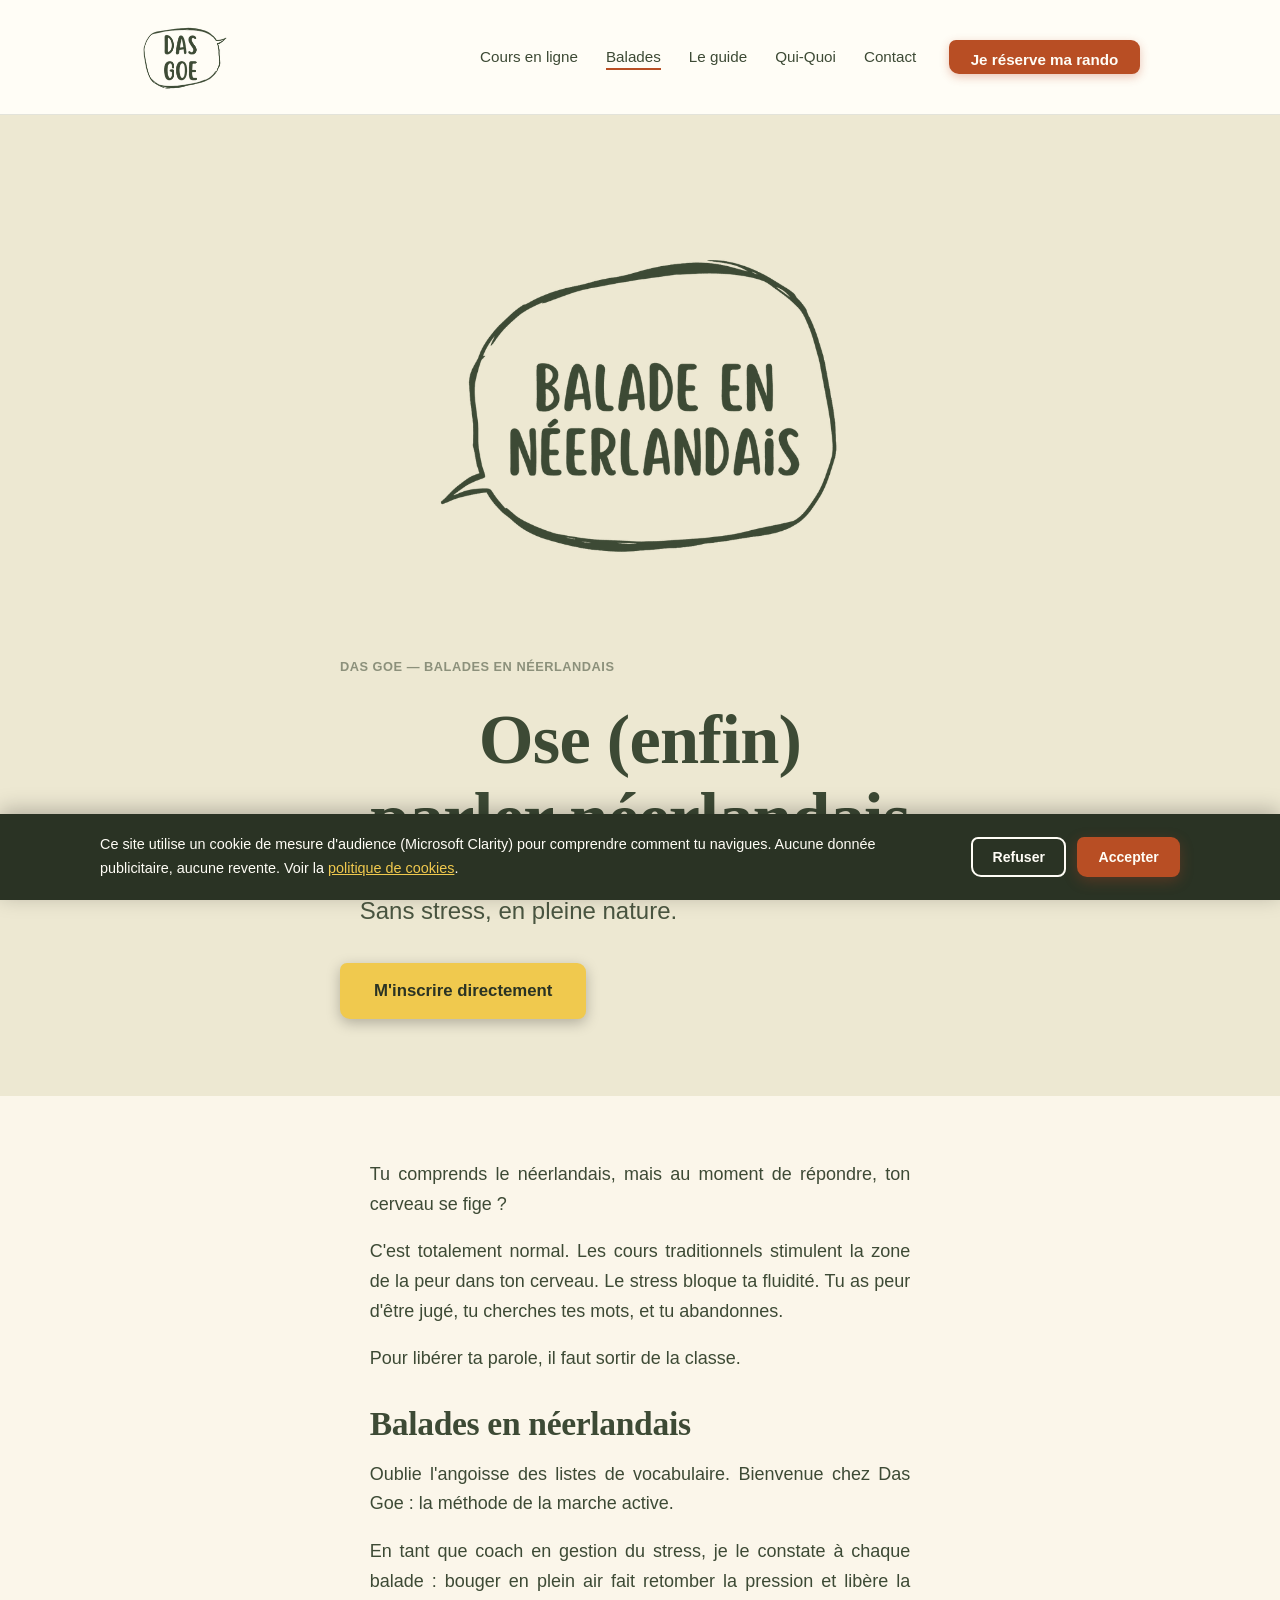
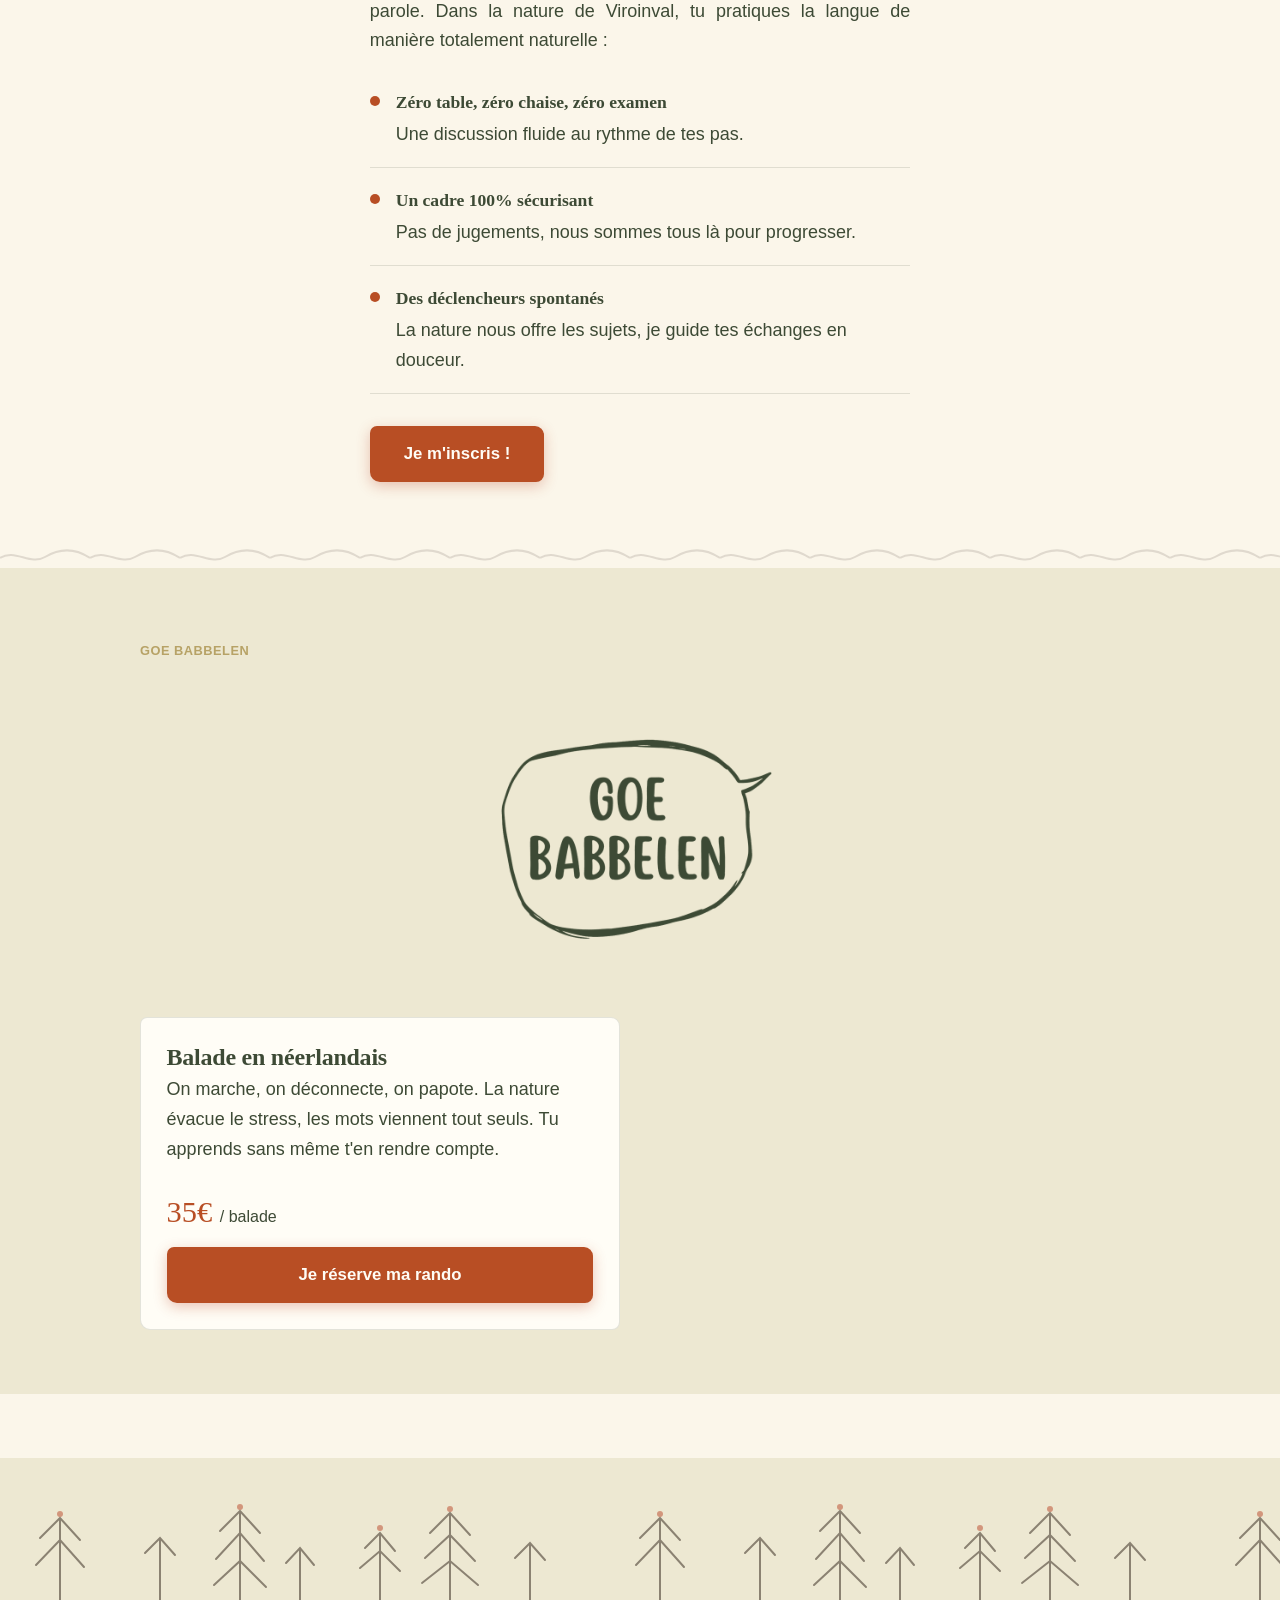
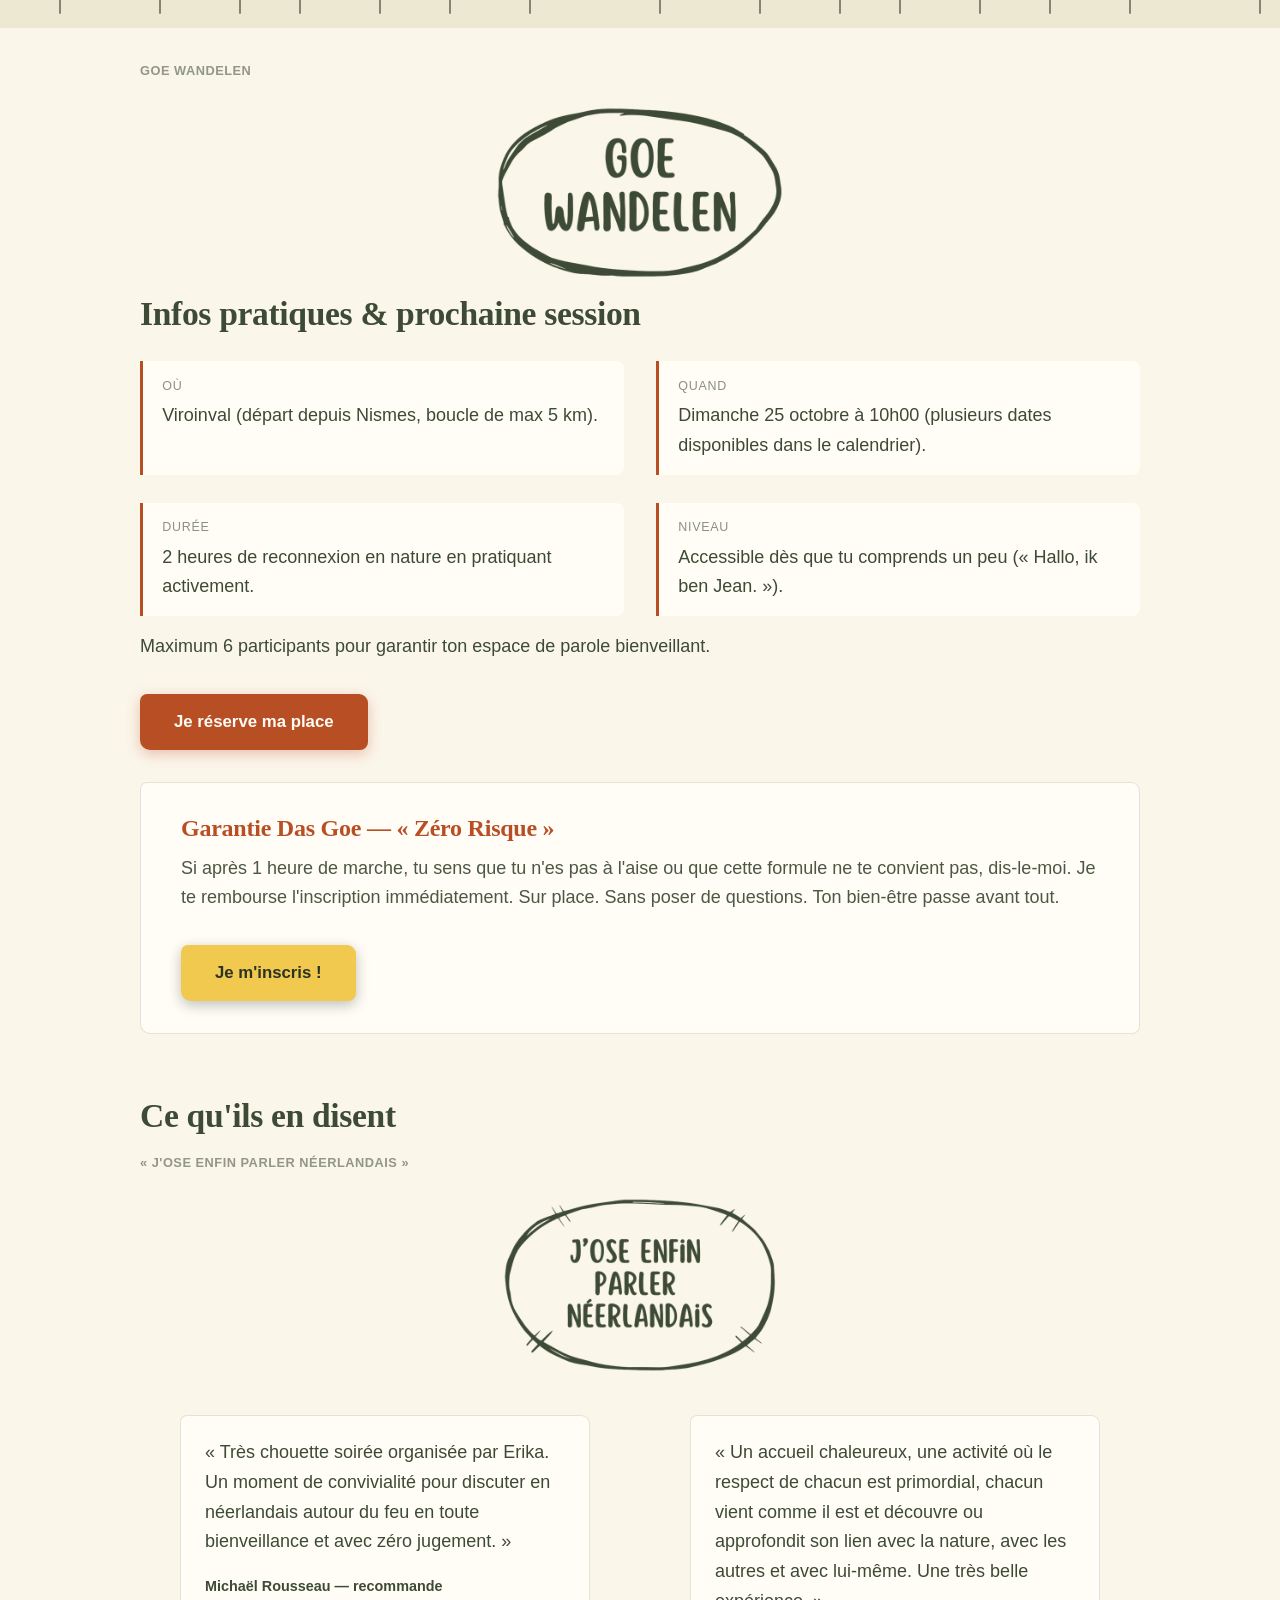
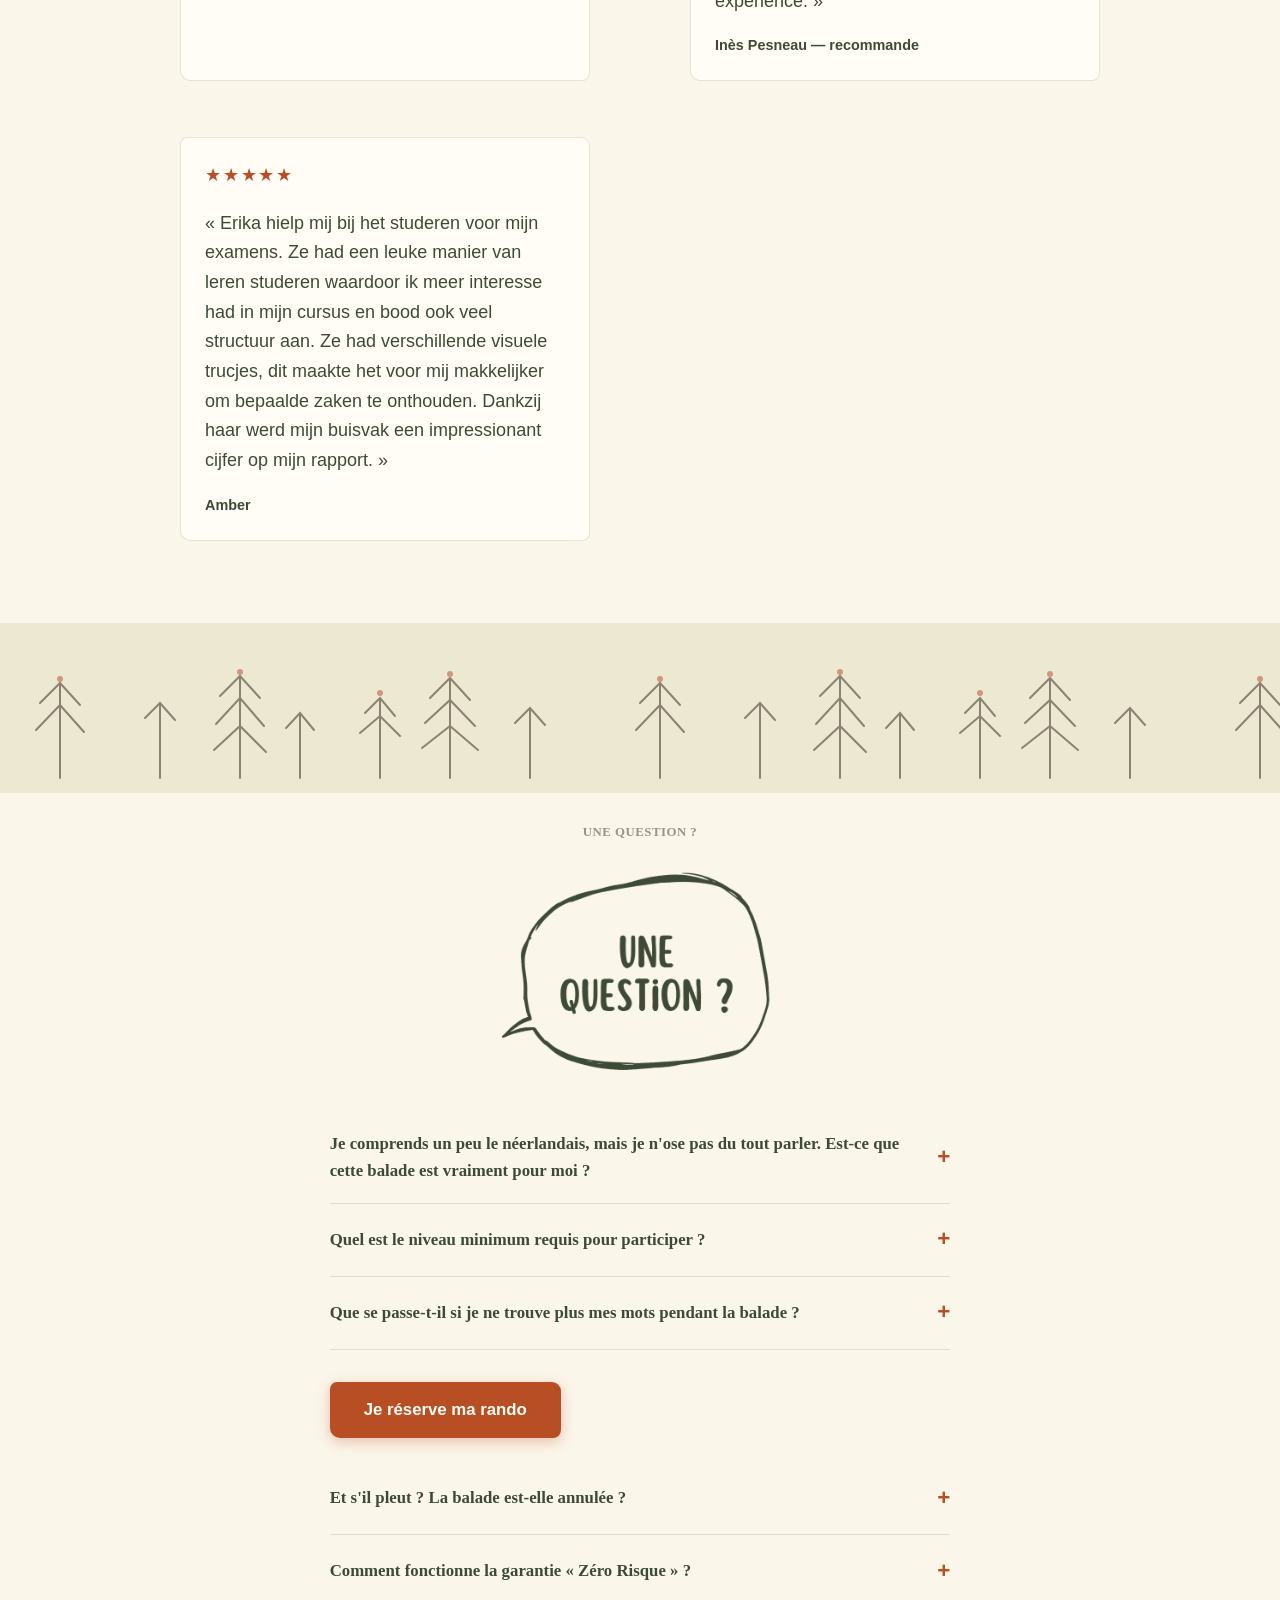
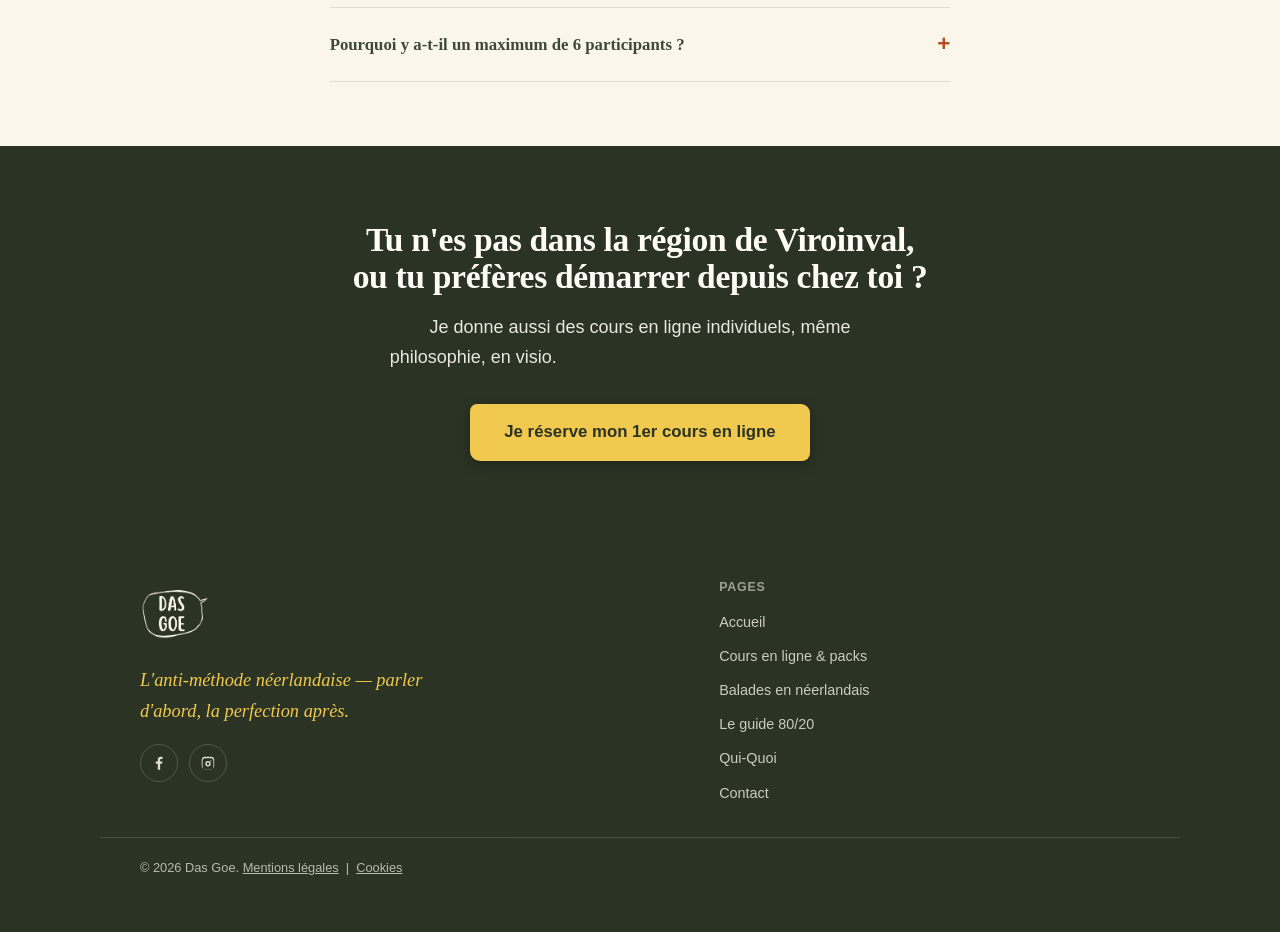
==== balades.html @ 5b6b9d26 "fix" ====
<!doctype html>
<html lang="fr">
<head>
<meta charset="utf-8">
<meta name="viewport" content="width=device-width, initial-scale=1">
<meta name="format-detection" content="telephone=no, date=no, address=no, email=no">
<title>Balades en néerlandais à Viroinval — Das Goe</title>
<meta name="description" content="Ose parler néerlandais en pleine nature, sans stress. Balade de 2h à Viroinval, 35€, garantie zéro risque. Réserve ta prochaine sortie.">
<link rel="canonical" href="https://dasgoe.be/balades.html">
<meta property="og:title" content="Balades en néerlandais — Das Goe">
<meta property="og:description" content="Ose (enfin) parler néerlandais. Sans stress, en pleine nature, à Viroinval.">
<meta property="og:type" content="website">
<meta property="og:url" content="https://dasgoe.be/balades.html">
<link rel="stylesheet" href="css/style.css">
<script type="application/ld+json">
{
  "@context": "https://schema.org",
  "@type": "Service",
  "serviceType": "Balade linguistique en néerlandais",
  "name": "Balade en néerlandais",
  "provider": { "@type": "ProfessionalService", "name": "Das Goe", "url": "https://dasgoe.be/" },
  "areaServed": "Viroinval, Belgique",
  "description": "Balade de 2 heures dans la nature de Viroinval pour pratiquer le néerlandais oral sans stress, en petit groupe de 6 personnes maximum.",
  "offers": {
    "@type": "Offer",
    "price": "35",
    "priceCurrency": "EUR",
    "url": "https://dasgoe.be/balades.html"
  },
  "review": [
    {
      "@type": "Review",
      "author": { "@type": "Person", "name": "Michaël Rousseau" },
      "reviewBody": "Très chouette soirée organisée par Erika. Un moment de convivialité pour discuter en néerlandais autour du feu en toute bienveillance et avec zéro jugement."
    },
    {
      "@type": "Review",
      "author": { "@type": "Person", "name": "Inès Pesneau" },
      "reviewBody": "Un accueil chaleureux, une activité où le respect de chacun est primordial, chacun vient comme il est et découvre ou approfondit son lien avec la nature, avec les autres et avec lui-même. Une très belle expérience."
    }
  ]
}
</script>
<script type="application/ld+json">
{
  "@context": "https://schema.org",
  "@type": "FAQPage",
  "mainEntity": [
    {
      "@type": "Question",
      "name": "Je comprends un peu le néerlandais, mais je n'ose pas du tout parler. Est-ce que cette balade est vraiment pour moi ?",
      "acceptedAnswer": { "@type": "Answer", "text": "C'est exactement pour toi ! La grande majorité des participants sont dans ta situation : ils ont le dictionnaire bloqué dans la tête par peur du jugement. Ici, pas de prof sévère, pas de notes. On marche, on fait des erreurs, on en rigole et on avance ensemble." }
    },
    {
      "@type": "Question",
      "name": "Quel est le niveau minimum requis pour participer ?",
      "acceptedAnswer": { "@type": "Answer", "text": "Si tu comprends des phrases simples comme 'Hoe gaat het?' (Comment ça va ?) ou 'Het is mooi weer' (Il fait beau), tu as largement le niveau ! Même si tes bases scolaires sont très lointaines, tu es le bienvenu(e)." }
    },
    {
      "@type": "Question",
      "name": "Que se passe-t-il si je ne trouve plus mes mots pendant la balade ?",
      "acceptedAnswer": { "@type": "Answer", "text": "Rien de grave ! On parle avec les mains, les pieds, et s'il le faut, on utilise un mot en français. Je suis là pour t'aider et te souffler le mot manquant, sans aucune pression." }
    },
    {
      "@type": "Question",
      "name": "Et s'il pleut ? La balade est-elle annulée ?",
      "acceptedAnswer": { "@type": "Answer", "text": "Il n'y a pas de mauvais temps, juste de mauvais vêtements. Sauf tempête extrême, la balade est maintenue. Prends une bonne veste imperméable, de bonnes chaussures, et c'est parti !" }
    },
    {
      "@type": "Question",
      "name": "Comment fonctionne la garantie Zéro Risque ?",
      "acceptedAnswer": { "@type": "Answer", "text": "C'est basé sur la confiance : si après 1 heure, tu ne te sens pas à l'aise, tu me le dis discrètement. Je te rembourse l'inscription sur-le-champ. Ton bien-être passe avant tout." }
    },
    {
      "@type": "Question",
      "name": "Pourquoi y a-t-il un maximum de 6 participants ?",
      "acceptedAnswer": { "@type": "Answer", "text": "Pour deux raisons très simples : pour que la balade reste intime, conviviale, et que tu te sentes en totale sécurité, et pour garantir que chacun ait un vrai temps de parole de qualité." }
    }
  ]
}
</script>
</head>
<body>
<a class="skip-link" href="#main">Aller au contenu</a>

<header class="site-header">
  <div class="wrap nav">
    <a href="index.html" class="brand"><img src="images/badges/logo-das-goe-nav.webp" width="120" height="120" alt="" class="brand-logo-img"> <span class="sr-only">Das Goe</span></a>
    <nav aria-label="Navigation principale">
      <ul class="nav-links">
        <li><a href="cours-en-ligne.html">Cours en ligne</a></li>
        <li><a href="balades.html" aria-current="page">Balades</a></li>
        <li><a href="guide.html">Le guide</a></li>
        <li><a href="qui-quoi.html">Qui-Quoi</a></li>
        <li><a href="contact.html">Contact</a></li>
        <li><a href="#reserver" class="nav-cta">Je réserve ma rando</a></li>
      </ul>
    </nav>
    <button class="nav-toggle" aria-label="Ouvrir le menu" aria-expanded="false" aria-controls="mobile-panel">
      <span></span><span></span><span></span>
    </button>
  </div>
  <div class="mobile-panel wrap" id="mobile-panel">
    <a href="index.html">Accueil</a>
    <a href="cours-en-ligne.html">Cours en ligne</a>
    <a href="balades.html">Balades</a>
    <a href="guide.html">Le guide</a>
    <a href="qui-quoi.html">Qui-Quoi</a>
    <a href="contact.html">Contact</a>
    <a href="#reserver" class="btn btn-primary">Je réserve ma rando</a>
  </div>
</header>

<main id="main">

  <section class="hero">
    <div class="wrap hero-inner">
      <div class="badge-row left"><img src="images/badges/badge-balade-en-neerlandais-ink.webp" width="520" height="520" alt="Balade en néerlandais" class="badge"></div>
      <p class="caption-visible">Das Goe — Balades en néerlandais</p>
      <h1>Ose (enfin) <span class="scribble">parler néerlandais</span></h1>
      <p class="lede">Sans stress, en pleine nature.</p>
      <div class="btn-row">
        <a href="#reserver" class="btn btn-on-dark">M'inscrire directement</a>
      </div>
    </div>
  </section>

  <section class="section-paper">
    <div class="wrap lead-block">
      <p>Tu comprends le néerlandais, mais au moment de répondre, ton cerveau se fige&nbsp;?</p>
      <p>C'est totalement normal. Les cours traditionnels stimulent la zone de la peur dans ton cerveau. Le stress bloque ta fluidité. Tu as peur d'être jugé, tu cherches tes mots, et tu abandonnes.</p>
      <p>Pour libérer ta parole, il faut sortir de la classe.</p>

      <h2 style="margin-top:2rem;">Balades en néerlandais</h2>
      <p>Oublie l'angoisse des listes de vocabulaire. Bienvenue chez Das Goe&nbsp;: la méthode de la marche active.</p>
      <p>En tant que coach en gestion du stress, je le constate à chaque balade&nbsp;: bouger en plein air fait retomber la pression et libère la parole. Dans la nature de Viroinval, tu pratiques la langue de manière totalement naturelle&nbsp;:</p>

      <ul class="pillars">
        <li><div><strong>Zéro table, zéro chaise, zéro examen</strong><p>Une discussion fluide au rythme de tes pas.</p></div></li>
        <li><div><strong>Un cadre 100% sécurisant</strong><p>Pas de jugements, nous sommes tous là pour progresser.</p></div></li>
        <li><div><strong>Des déclencheurs spontanés</strong><p>La nature nous offre les sujets, je guide tes échanges en douceur.</p></div></li>
      </ul>

      <div class="btn-row">
        <a href="#reserver" class="btn btn-primary">Je m'inscris&nbsp;!</a>
      </div>
    </div>
  </section>

  <div class="divider" role="presentation"></div>

  <section class="section-dark" id="reserver">
    <div class="wrap">
      <p class="caption-visible" style="color:var(--mustard-text);">Goe babbelen</p>
      <img src="images/badges/badge-goe-babbelen-ink.webp" width="520" height="520" alt="" loading="lazy" class="badge badge-sm" style="margin-bottom:1.2rem;">
      <div class="offer-grid" style="grid-template-columns:1fr; max-width:480px;">
        <div class="offer-card">
          <h3>Balade en néerlandais</h3>
          <p>On marche, on déconnecte, on papote. La nature évacue le stress, les mots viennent tout seuls. Tu apprends sans même t'en rendre compte.</p>
          <p class="price">35€ <span style="font-size:1rem; color:var(--ink); font-family:var(--font-body);">/ balade</span></p>
          <a href="contact.html" class="btn btn-primary">Je réserve ma rando</a>
        </div>
      </div>
    </div>
  </section>

  <section class="section-paper">
    <div class="wrap">
      <div class="nature-motif" role="presentation" aria-hidden="true"></div>
      <p class="caption-visible">Goe wandelen</p>
      <img src="images/badges/badge-goe-wandelen-ink.webp" width="520" height="304" alt="" loading="lazy" class="badge badge-sm" style="margin-bottom:1rem;">
      <h2>Infos pratiques &amp; prochaine session</h2>
      <div class="info-grid">
        <div class="info-item"><span class="label">Où</span>Viroinval (départ depuis Nismes, boucle de max 5 km).</div>
        <div class="info-item"><span class="label">Quand</span>Dimanche 25 octobre à 10h00 (plusieurs dates disponibles dans le calendrier).</div>
        <div class="info-item"><span class="label">Durée</span>2 heures de reconnexion en nature en pratiquant activement.</div>
        <div class="info-item"><span class="label">Niveau</span>Accessible dès que tu comprends un peu (« Hallo, ik ben Jean. »).</div>
      </div>
      <p style="margin-top:1rem;">Maximum 6 participants pour garantir ton espace de parole bienveillant.</p>
      <div class="btn-row">
        <a href="#reserver" class="btn btn-primary">Je réserve ma place</a>
      </div>

      <div class="guarantee">
        <h3>Garantie Das Goe — « Zéro Risque »</h3>
        <p style="margin:0; opacity:.92;">Si après 1 heure de marche, tu sens que tu n'es pas à l'aise ou que cette formule ne te convient pas, dis-le-moi. Je te rembourse l'inscription immédiatement. Sur place. Sans poser de questions. Ton bien-être passe avant tout.</p>
        <div class="btn-row">
          <a href="#reserver" class="btn btn-on-dark">Je m'inscris&nbsp;!</a>
        </div>
      </div>
    </div>
  </section>

  <section class="section-paper" style="padding-top:0;">
    <div class="wrap">
      <h2>Ce qu'ils en disent</h2>
      <p class="caption-visible">« J'ose enfin parler néerlandais »</p>
      <img src="images/badges/badge-jose-enfin-ink.webp" width="520" height="304" alt="" loading="lazy" class="badge badge-sm" style="margin-bottom:1rem;">
      <div class="testimonials">
        <blockquote class="testimonial">
          <p>« Très chouette soirée organisée par Erika. Un moment de convivialité pour discuter en néerlandais autour du feu en toute bienveillance et avec zéro jugement. »</p>
          <cite>Michaël Rousseau — recommande</cite>
        </blockquote>
        <blockquote class="testimonial">
          <p>« Un accueil chaleureux, une activité où le respect de chacun est primordial, chacun vient comme il est et découvre ou approfondit son lien avec la nature, avec les autres et avec lui-même. Une très belle expérience. »</p>
          <cite>Inès Pesneau — recommande</cite>
        </blockquote>
        <blockquote class="testimonial">
          <p class="stars">★★★★★</p>
          <p>« Erika hielp mij bij het studeren voor mijn examens. Ze had een leuke manier van leren studeren waardoor ik meer interesse had in mijn cursus en bood ook veel structuur aan. Ze had verschillende visuele trucjes, dit maakte het voor mij makkelijker om bepaalde zaken te onthouden. Dankzij haar werd mijn buisvak een impressionant cijfer op mijn rapport. »</p>
          <cite>Amber</cite>
        </blockquote>
      </div>
    </div>
  </section>

  <section class="section-paper" style="padding-top:0;">
    <div class="wrap" style="max-width:70ch;">
      <div class="nature-motif" role="presentation" aria-hidden="true"></div>
      <h2 class="caption-visible">Une question&nbsp;?</h2>
      <img src="images/badges/badge-une-question-ink.webp" width="520" height="390" alt="" loading="lazy" class="badge badge-sm" style="margin-bottom:1rem;">
      <div class="faq-list">
        <details class="faq-item">
          <summary>Je comprends un peu le néerlandais, mais je n'ose pas du tout parler. Est-ce que cette balade est vraiment pour moi&nbsp;?</summary>
          <p>C'est exactement pour toi&nbsp;! La grande majorité des participants sont dans ta situation&nbsp;: ils ont le « dictionnaire bloqué dans la tête » par peur du jugement. Ici, pas de prof sévère, pas de notes. On marche, on fait des erreurs, on en rigole et on avance ensemble.</p>
        </details>
        <details class="faq-item">
          <summary>Quel est le niveau minimum requis pour participer&nbsp;?</summary>
          <p>Si tu comprends des phrases simples comme « Hoe gaat het? » (Comment ça va&nbsp;?) ou « Het is mooi weer » (Il fait beau), tu as largement le niveau&nbsp;! Même si tes bases scolaires sont très lointaines, tu es le bienvenu(e).</p>
        </details>
        <details class="faq-item">
          <summary>Que se passe-t-il si je ne trouve plus mes mots pendant la balade&nbsp;?</summary>
          <p>Rien de grave&nbsp;! On parle avec les mains, les pieds, et s'il le faut, on utilise un mot en français. Je suis là pour t'aider et te souffler le mot manquant, sans aucune pression. La nature autour de nous offre une multitude de sujets concrets pour que la conversation reste naturelle et fluide.</p>
        </details>
      </div>
      <div class="btn-row">
        <a href="#reserver" class="btn btn-primary">Je réserve ma rando</a>
      </div>
      <div class="faq-list">
        <details class="faq-item">
          <summary>Et s'il pleut&nbsp;? La balade est-elle annulée&nbsp;?</summary>
          <p>« Er bestaat geen slecht weer, alleen slechte kleren » (Il n'y a pas de mauvais temps, juste de mauvais vêtements)&nbsp;! Sauf tempête extrême, la balade est maintenue. Prends une bonne veste imperméable, de bonnes chaussures, et c'est parti&nbsp;!</p>
        </details>
        <details class="faq-item">
          <summary>Comment fonctionne la garantie « Zéro Risque »&nbsp;?</summary>
          <p>C'est basé sur la confiance&nbsp;: si après 1 heure, tu ne te sens pas à l'aise, tu me le dis discrètement. Je te rembourse l'inscription sur-le-champ. Ton bien-être passe avant tout.</p>
        </details>
        <details class="faq-item">
          <summary>Pourquoi y a-t-il un maximum de 6 participants&nbsp;?</summary>
          <p>Pour deux raisons très simples&nbsp;: pour que la balade reste intime, conviviale, et que tu te sentes en totale sécurité — et pour garantir que chacun ait un vrai temps de parole de qualité, avec un accompagnement individuel et chaleureux.</p>
        </details>
      </div>
    </div>
  </section>

  <section class="final-cta">
    <div class="wrap">
      <h2>Tu n'es pas dans la région de Viroinval, ou tu préfères démarrer depuis chez toi&nbsp;?</h2>
      <p>Je donne aussi des cours en ligne individuels, même philosophie, en visio.</p>
      <div class="btn-row">
        <a href="cours-en-ligne.html#options" class="btn btn-on-dark">Je réserve mon 1er cours en ligne</a>
      </div>
    </div>
  </section>

</main>

<footer class="site-footer">
  <div class="wrap footer-grid">
    <div>
      <div class="footer-logo-row"><img src="images/badges/logo-das-goe-paper.webp" alt="" width="700" height="700" loading="lazy"><p class="brand-line sr-only">Das Goe</p></div>
      <p class="footer-tagline">L'anti-méthode néerlandaise — parler d'abord, la perfection après.</p>
      <ul class="social-links">
        <li><a href="#" aria-label="Das Goe sur Facebook"><svg viewBox="0 0 24 24" aria-hidden="true"><path d="M13.5 21v-8h2.7l.4-3.1h-3.1V8c0-.9.25-1.5 1.55-1.5H16.7V3.7C16.4 3.65 15.4 3.6 14.3 3.6c-2.3 0-3.9 1.4-3.9 4V10H7.7v3.1h2.7v8h3.1Z"/></svg></a></li>
        <li><a href="#" aria-label="Das Goe sur Instagram"><svg viewBox="0 0 24 24" aria-hidden="true"><path d="M12 3.6c2.5 0 2.8 0 3.8.05 1 .05 1.6.2 2 .35.5.2.9.4 1.3.8.4.4.6.8.8 1.3.15.4.3 1 .35 2 .05 1 .05 1.3.05 3.8s0 2.8-.05 3.8c-.05 1-.2 1.6-.35 2-.2.5-.4.9-.8 1.3-.4.4-.8.6-1.3.8-.4.15-1 .3-2 .35-1 .05-1.3.05-3.8.05s-2.8 0-3.8-.05c-1-.05-1.6-.2-2-.35a3.6 3.6 0 0 1-1.3-.8 3.6 3.6 0 0 1-.8-1.3c-.15-.4-.3-1-.35-2C3.6 14.8 3.6 14.5 3.6 12s0-2.8.05-3.8c.05-1 .2-1.6.35-2 .2-.5.4-.9.8-1.3.4-.4.8-.6 1.3-.8.4-.15 1-.3 2-.35C9.2 3.6 9.5 3.6 12 3.6Zm0 2.16c-2.45 0-2.73 0-3.7.05-.83.04-1.28.17-1.58.29-.4.15-.68.34-.98.64-.3.3-.49.58-.64.98-.12.3-.25.75-.29 1.58-.05.97-.05 1.25-.05 3.7s0 2.73.05 3.7c.04.83.17 1.28.29 1.58.15.4.34.68.64.98.3.3.58.49.98.64.3.12.75.25 1.58.29.97.05 1.25.05 3.7.05s2.73 0 3.7-.05c.83-.04 1.28-.17 1.58-.29.4-.15.68-.34.98-.64.3-.3.49-.58.64-.98.12-.3.25-.75.29-1.58.05-.97.05-1.25.05-3.7s0-2.73-.05-3.7c-.04-.83-.17-1.28-.29-1.58a2.6 2.6 0 0 0-.64-.98 2.6 2.6 0 0 0-.98-.64c-.3-.12-.75-.25-1.58-.29-.97-.05-1.25-.05-3.7-.05Zm0 3.68a3.56 3.56 0 1 1 0 7.12 3.56 3.56 0 0 1 0-7.12Zm0 1.87a1.69 1.69 0 1 0 0 3.38 1.69 1.69 0 0 0 0-3.38Zm4.53-2.06a.83.83 0 1 1-1.66 0 .83.83 0 0 1 1.66 0Z"/></svg></a></li>
      </ul>
    </div>
    <nav aria-label="Plan du site">
      <p class="footer-nav-heading">Pages</p>
      <ul>
        <li><a href="index.html">Accueil</a></li>
        <li><a href="cours-en-ligne.html">Cours en ligne &amp; packs</a></li>
        <li><a href="balades.html">Balades en néerlandais</a></li>
        <li><a href="guide.html">Le guide 80/20</a></li>
        <li><a href="qui-quoi.html">Qui-Quoi</a></li>
        <li><a href="contact.html">Contact</a></li>
      </ul>
    </nav>
  </div>
  <div class="wrap legal">
    <p>© 2026 Das Goe. <a href="mentions-legales.html">Mentions légales</a> &nbsp;|&nbsp; <a href="cookies.html">Cookies</a></p>
  </div>
</footer>

<div class="cookie-banner" role="dialog" aria-label="Consentement cookies">
  <div class="cookie-banner-inner">
    <p>Ce site utilise un cookie de mesure d'audience (Microsoft Clarity) pour comprendre comment tu navigues. Aucune donnée publicitaire, aucune revente. Voir la <a href="cookies.html">politique de cookies</a>.</p>
    <div class="cookie-banner-actions">
      <button type="button" class="btn btn-ghost cookie-refuse" style="color:var(--paper-soft);">Refuser</button>
      <button type="button" class="btn btn-primary cookie-accept">Accepter</button>
    </div>
  </div>
</div>

<script src="js/main.js"></script>
</body>
</html>
---- css/style.css ----
/* ===========================================================
   DAS GOE — design tokens
   Kleurenschema C — "Zonnig & toegankelijk". Contrastverhoudingen
   berekend en getoetst aan WCAG (zie README.md voor de tabel).
   Signatuur: handgetekende "correctie"-bubbels — een knipoog
   naar "fouten vieren, perfectie is niet de poort".

   Geen externe lettertypes: --font-display en --font-body zijn
   pure systeemfont-stacks (geen <link>, geen @import, geen
   preconnect nodig — nul font-laadtijd).
   =========================================================== */

:root{
  /* kleur — basis (palet 9: Krijtbord & stift) */
  --paper:      #FBF6EA;
  --paper-soft: #FFFDF6;
  --tint:       #EDE8D2;
  --ink:        #3D4A35;

  /* kleur — accenten */
  --coral:      #B84E24;
  --coral-light:#E8734A;
  --mustard:    #F0C94E; /* WAARSCHUWING: 1.48:1 contrast op --paper. Enkel als achtergrond
                             gebruiken met donkere tekst erop (--ink/--deep), NOOIT als
                             directe tekstkleur op een lichte achtergrond. */
  --mustard-text:#8C6A0E;

  /* kleur — enige overgebleven donkere vlak: footer/slot-CTA */
  --deep:       #2A3324;

  --line-soft:  rgba(61,74,53,.14);
  --line-dark:  rgba(251,246,234,.18);

  /* type — systeemfont-stack, GEEN Google Fonts meer.
     Verwijdert 4 netwerkverzoeken per pagina (preconnect x2, font-css,
     woff2-bestanden) en elk risico op font-swap/layout shift. */
  --font-display: Georgia, 'Iowan Old Style', Palatino, 'Palatino Linotype', 'Book Antiqua', serif;
  --font-body: -apple-system, BlinkMacSystemFont, 'Segoe UI', Roboto, 'Helvetica Neue', Arial, sans-serif;

  /* schaal */
  --step-0: clamp(1rem, 0.95rem + 0.25vw, 1.125rem);
  --step-1: clamp(1.25rem, 1.15rem + 0.5vw, 1.5rem);
  --step-2: clamp(1.6rem, 1.4rem + 1vw, 2.1rem);
  --step-3: clamp(2.1rem, 1.7rem + 2vw, 3.2rem);
  --step-4: clamp(2.6rem, 2rem + 3vw, 4.4rem);

  --radius: 7px 9px 8px 10px;
  --max: 1080px;
}

*, *::before, *::after{ box-sizing: border-box; }
html{ scroll-behavior: smooth; }
body{
  margin:0;
  background: var(--paper);
  color: var(--ink);
  font-family: var(--font-body);
  font-size: var(--step-0);
  line-height: 1.65;
  -webkit-font-smoothing: antialiased;
}
img{ max-width:100%; display:block; }
a{ color: inherit; }
h1,h2,h3{
  font-family: var(--font-display);
  font-weight: 600;
  line-height: 1.1;
  margin: 0 0 .5em;
  letter-spacing: -0.01em;
  text-wrap: balance;
}
h1{ font-size: var(--step-4); }
h2{ font-size: var(--step-2); }
h3{ font-size: var(--step-1); }

p{
  margin: 0 0 1em;
  text-align: justify;
  text-align-last: left;
  hyphens: auto;
  -webkit-hyphens: auto;
}
li p, .eyebrow, .lede, .fine, blockquote p, .pull-quote, .price, .btn, summary, figcaption{
  text-align: left;
  hyphens: none;
}

.eyebrow{
  display:inline-block;
  font-family: var(--font-display);
  font-style: italic;
  font-weight: 500;
  font-size: var(--step-1);
  color: var(--coral-light);
  margin-bottom: .4em;
}
.wrap{
  max-width: var(--max);
  margin-inline: auto;
  padding-inline: 1.5rem;
}
@media (min-width:640px){ .wrap{ padding-inline: 2.5rem; } }

.skip-link{
  position:absolute; left:-999px; top:auto;
  background:var(--coral); color:var(--paper-soft);
  padding:.75rem 1rem; z-index:1000; border-radius:4px;
}
.skip-link:focus{ left:1rem; top:1rem; }
:focus-visible{ outline: 3px solid var(--coral); outline-offset: 2px; }

.site-header{
  position: sticky; top:0; z-index: 100;
  background: var(--paper-soft);
  border-bottom: 1px solid var(--line-soft);
}
.nav{
  display:flex; align-items:center; justify-content:space-between;
  padding-block: .7rem;
}
.brand{
  font-family: var(--font-display);
  font-weight: 600;
  font-size: 1.35rem;
  text-decoration:none;
  letter-spacing: -0.01em;
  position: relative;
  display: flex;
  align-items: center;
  gap: .65rem;
}
.brand .accent{ color: var(--coral); }
.nav-links{
  display:none;
  gap: 1.75rem;
  list-style:none; margin:0; padding:0;
}
.nav-links a{
  text-decoration:none;
  font-size: .95rem;
  padding-bottom: 3px;
  border-bottom: 2px solid transparent;
}
.nav-links a:hover, .nav-links a[aria-current="page"]{
  border-bottom-color: var(--coral);
}
.nav-cta{
  display: inline-flex;
  align-items: center;
  justify-content: center;
  background: var(--coral);
  color: var(--paper-soft) !important;
  padding: .65rem 1.35rem;
  border-radius: var(--radius);
  text-decoration:none;
  font-weight:700;
  font-size:.92rem;
  line-height: 1.2;
  white-space: nowrap;
  box-shadow: 0 3px 10px rgba(184,67,37,.3);
  margin-left: .3rem;
}
.nav-cta:hover{ background: var(--ink); }
.nav-toggle{
  background:none; border:none; cursor:pointer;
  display:flex; flex-direction:column; justify-content:center; align-items:center; gap:5px;
  min-width:44px; min-height:44px; box-sizing:border-box;
}
.nav-toggle span{ width:24px; height:2px; background:var(--ink); display:block; }
@media (min-width: 860px){
  .nav-toggle{ display:none; }
  .nav-links{ display:flex; align-items:center; }
}
.mobile-panel{
  display:none;
  flex-direction:column;
  gap: .25rem;
  padding: 1rem 0 1.5rem;
  border-top: 1px solid var(--line-soft);
}
.mobile-panel.open{ display:flex; }
.mobile-panel a{ text-decoration:none; font-size:1.05rem; display:block; padding: .7rem .25rem; min-height:44px; box-sizing:border-box; }
@media (min-width:860px){ .mobile-panel{ display:none !important; } }

.hero{
  position: relative;
  background: var(--tint);
  color: var(--ink);
  overflow:hidden;
  padding-block: clamp(3.5rem, 6vw, 6rem);
}
.hero-inner{ position:relative; max-width: 680px; }
.hero h1{ color: var(--ink); }
.hero .lede{
  font-size: var(--step-1);
  opacity:.92;
  max-width: 42ch;
}
.hero .fine{
  font-size: .95rem;
  opacity:.78;
  max-width: 46ch;
}

.scribble{
  position:relative;
  white-space: nowrap;
}
.scribble::after{
  content:"";
  position:absolute;
  left:-2%; right:-2%; bottom:-.12em;
  height:.5em;
  background-image: url("data:image/svg+xml,%3Csvg xmlns='http://www.w3.org/2000/svg' width='200' height='16' viewBox='0 0 200 16'%3E%3Cpath d='M2 10 C 40 2, 70 14, 100 8 S 160 2, 198 9' stroke='%23B84325' stroke-width='4' fill='none' stroke-linecap='round'/%3E%3C/svg%3E");
  background-repeat: no-repeat;
  background-size: 100% 100%;
  z-index:-1;
}

.btn{
  display:inline-flex;
  align-items: center;
  justify-content: center;
  font-weight:700;
  font-size: 1.05rem;
  line-height: 1.2;
  text-decoration:none;
  padding: 1rem 2rem;
  border-radius: var(--radius);
  border: 2px solid transparent;
  cursor:pointer;
  transition: transform .12s ease, box-shadow .12s ease;
}
.btn-primary{ background: var(--coral); color: var(--paper-soft); box-shadow: 0 4px 14px rgba(184,67,37,.3); }
.btn-primary:hover{ background: #9E3A1F; transform: translateY(-1px); box-shadow: 0 6px 18px rgba(184,67,37,.4); }
.btn-on-dark{ background: var(--mustard); color: var(--deep); box-shadow: 0 4px 14px rgba(0,0,0,.25); }
.btn-on-dark:hover{ background: var(--paper-soft); transform: translateY(-1px); }
.btn-ghost{
  background:transparent; border-color: currentColor;
  color: inherit;
}
.btn-ghost:hover{ background: rgba(0,0,0,.05); }
.btn-row{ display:flex; flex-wrap:wrap; gap:1rem; align-items:center; margin-top:2rem; }

section{ padding-block: clamp(3rem, 5vw, 5rem); }
.section-paper{ background: var(--paper); }
.section-dark{ background: var(--tint); color: var(--ink); }
.section-dark h2, .section-dark h3{ color: var(--ink); }
.divider{
  height: 22px;
  background-repeat: repeat-x;
  background-size: 90px 22px;
  background-image: url("data:image/svg+xml,%3Csvg xmlns='http://www.w3.org/2000/svg' width='90' height='22' viewBox='0 0 90 22'%3E%3Cpath d='M0 12 C 15 2, 30 20, 45 11 S 75 2, 90 12' stroke='%233A2E22' stroke-opacity='0.14' stroke-width='2' fill='none'/%3E%3C/svg%3E");
}

.lead-block{ max-width: 62ch; }
.lead-block .eyebrow + h2{ margin-top:0; }

.pillars{
  list-style:none; margin: 2rem 0 0; padding:0;
  display: flex; flex-direction: column;
  max-width: 56ch;
}
.pillars li{
  display:flex; gap:1rem; align-items:flex-start;
  padding: 1.1rem 0;
  border-bottom: 1px solid var(--line-soft);
}
.pillars li:first-child{ padding-top: 0; }
.pillars li::before{
  content:"";
  flex-shrink:0;
  width: 10px; height:10px;
  margin-top: .45em;
  border-radius:50%;
  background: var(--coral);
}
.section-dark .pillars li{ border-color: var(--line-soft); }
.pillars strong{ display:block; font-family: var(--font-display); font-size:1.1rem; margin-bottom:.2rem; }
.pillars p{ margin:0; text-align:left; hyphens:none; }

.offer-grid{
  display:grid; gap: 1.25rem; margin-top: 2rem;
}
@media (min-width:720px){ .offer-grid{ grid-template-columns: repeat(3, 1fr); } }
.offer-card{
  background: var(--paper-soft);
  color: var(--ink);
  border: 1px solid var(--line-soft);
  border-radius: var(--radius);
  padding: 1.6rem;
  display:flex; flex-direction:column;
}
.offer-card p{ text-align:left; flex-grow:1; }
.offer-card .price{
  font-family: var(--font-display); font-size: 1.9rem; color: var(--coral); margin: .3rem 0 .6rem;
}
.offer-card h3{ margin-bottom:.3rem; }
.offer-card.featured{
  border-color: var(--coral);
  box-shadow: 0 0 0 1px var(--coral);
}
.offer-tag{
  align-self:flex-start;
  background: var(--mustard);
  color: var(--deep);
  font-size:.72rem; font-weight:700; letter-spacing:.04em; text-transform:uppercase;
  padding:.2rem .55rem; border-radius:4px; margin-bottom:.7rem;
}

.info-grid{
  display:grid; gap:1.5rem; margin-top:1.75rem;
  grid-template-columns: 1fr;
}
@media (min-width:640px){ .info-grid{ grid-template-columns: repeat(2,1fr); gap:1.75rem 2rem; } }
.info-item{
  background: var(--paper-soft);
  border-left: 3px solid var(--coral);
  border-radius: 0 8px 8px 0;
  padding: .9rem 1.2rem;
}
.info-item p{ text-align:left; }
.info-item .label{
  display:block; font-size:.78rem; text-transform:uppercase; letter-spacing:.06em;
  opacity:.6; margin-bottom:.3rem;
}

.guarantee{
  background: var(--paper-soft);
  color: var(--ink);
  border: 1px solid var(--line-soft);
  border-radius: var(--radius);
  padding: 2rem clamp(1.5rem, 4vw, 2.5rem);
  margin-top: 2rem;
  position:relative;
}
.guarantee p{ text-align:left; }
.guarantee h3{ color: var(--coral); }

.testimonials{
  display:grid; gap:1.25rem; margin-top:1.5rem;
}
@media (min-width:640px){ .testimonials{ grid-template-columns: repeat(2,1fr); } }
.testimonial{
  background: var(--paper-soft);
  border-radius: var(--radius);
  padding: 1.4rem 1.5rem;
  border: 1px solid var(--line-soft);
}
.testimonial p{ text-align:left; }
.testimonial cite{
  display:block; font-style:normal; font-weight:700; margin-top:.7rem; font-size:.9rem;
}
.testimonial .stars{ color: var(--coral); letter-spacing:.1em; }

.faq-list{ margin-top:1.5rem; }
.faq-item{
  border-bottom: 1px solid var(--line-soft);
  padding-block: 1.1rem;
}
.faq-item summary{
  cursor:pointer;
  font-family: var(--font-display);
  font-weight:600;
  font-size: 1.05rem;
  list-style:none;
  display:flex; justify-content:space-between; align-items:center; gap:1rem;
}
.faq-item summary::-webkit-details-marker{ display:none; }
.faq-item summary::after{
  content:"+";
  font-family: var(--font-body);
  font-size:1.4rem; color:var(--coral); flex-shrink:0;
}
.faq-item[open] summary::after{ content:"–"; }
.faq-item p{ margin-top:.7rem; max-width: 66ch; text-align:left; }

.crosslink-band{
  display:grid; gap:1rem; margin-top:2rem;
}
@media (min-width:640px){ .crosslink-band{ grid-template-columns: 1fr 1fr; } }
.crosslink{
  display:block; text-decoration:none;
  background: var(--paper-soft);
  border: 1px solid var(--line-soft);
  border-radius: var(--radius);
  padding: 1.3rem 1.4rem;
}
.crosslink p{ text-align:left; }
.crosslink .arrow{ color: var(--coral); font-weight:700; }

.final-cta{
  background: var(--deep);
  color: var(--paper-soft);
  text-align:center;
  padding-block: clamp(3rem,6vw,5rem);
  position:relative;
  overflow:hidden;
}
.final-cta h2{ color: var(--paper-soft); position:relative; }
.final-cta p{ opacity:.9; max-width: 50ch; margin-inline:auto; position:relative; text-align:center; }
.final-cta .btn-row{ justify-content:center; position:relative; }

.site-footer{
  background: var(--deep);
  color: rgba(255,251,242,.85);
  padding-block: 2.5rem;
  font-size: .9rem;
}
.footer-logo-row{
  display:flex; align-items:center; gap:.75rem;
  margin-bottom: 1rem;
}
.footer-logo-row img{ height: 72px; width:auto; }
.site-footer .brand-line{
  font-family: var(--font-display);
  color: var(--paper-soft);
  font-size:1.15rem;
  margin:0;
}
.footer-tagline{
  font-family: var(--font-display);
  font-style: italic;
  font-size: 1.15rem;
  color: var(--mustard);
  margin: 0 0 1.1rem;
  max-width: 32ch;
}
.footer-nav-heading{
  font-size: .78rem;
  font-weight: 700;
  letter-spacing: .06em;
  text-transform: uppercase;
  opacity: .65;
  margin: 0 0 .8rem;
}
.footer-grid{
  display:grid; gap:2rem;
}
@media (min-width:640px){ .footer-grid{ grid-template-columns: 1.3fr 1fr; align-items:start; } }
.footer-grid p{ text-align:left; }
.footer-grid nav ul{
  list-style:none; margin:0; padding:0;
  display:grid; gap:.65rem;
}
.footer-grid nav a{ text-decoration:none; opacity:.9; }
.footer-grid nav a:hover{ opacity:1; text-decoration:underline; }
.social-links{ display:flex; gap:.7rem; margin-top:0; list-style:none; padding:0; }
.social-links a{
  display:flex; align-items:center; justify-content:center;
  width:38px; height:38px;
  border-radius:50%;
  border:1px solid var(--line-dark);
  transition: background .15s ease;
}
.social-links a:hover{ background: rgba(255,251,242,.1); }
.social-links svg{ width:18px; height:18px; fill:currentColor; }
.legal{
  border-top:1px solid var(--line-dark);
  margin-top:2rem; padding-top:1.2rem;
  font-size:.8rem; opacity:.8; line-height:1.7;
}
.legal p{ text-align:left; }
.legal a{ text-decoration:underline; }

.contact-form{
  max-width: 520px;
  display:grid; gap:1rem; margin-top:1.5rem;
}
.contact-form label{ font-weight:600; font-size:.9rem; display:block; margin-bottom:.35rem; }
.contact-form input, .contact-form textarea{
  width:100%; font: inherit; padding:.75rem .9rem;
  border: 1px solid var(--line-soft);
  border-radius: 6px;
  background: var(--paper-soft);
  color: var(--ink);
}
.contact-form textarea{ min-height: 130px; resize: vertical; }
.contact-form button{ justify-self:start; }

@media (prefers-reduced-motion: reduce){
  html{ scroll-behavior:auto; }
}

.brand-logo-img{
  height: 92px;
  width: auto;
  display: block;
}
.badge{
  display: block;
  width: 100%;
  max-width: 340px;
  height: auto;
}
.badge-sm{
  max-width: 300px;
  margin-inline: auto;
}
.badge-row{
  display:flex;
  justify-content:center;
  margin-bottom: 1rem;
}
.badge-row.left{ justify-content:center; }
.hero .badge-row{ justify-content:center; margin-bottom: 1.5rem; }
.hero-inner .badge{ max-width: 440px; }
.hero-inner{ text-align:center; margin-inline:auto; }
.hero .lede, .hero .fine{ text-align:center; margin-inline:auto; }
.footer-badge{
  display:inline-block;
  vertical-align: middle;
  width: 120px;
  height: auto;
  margin-left: .4rem;
}

.portrait-float{
  display: block;
  width: 170px;
  aspect-ratio: 4 / 5;
  object-fit: cover;
  object-position: 50% 12%;
  border-radius: var(--radius);
  border: 3px solid var(--mustard);
  margin: 0 auto 1.5rem;
}
@media (min-width: 720px){
  .portrait-float{
    float: left;
    width: 200px;
    margin: .3rem 2rem 1rem 0;
    shape-outside: margin-box;
  }
}
.clearfix::after{
  content: "";
  display: table;
  clear: both;
}

.sr-only{
  position: absolute;
  width: 1px;
  height: 1px;
  padding: 0;
  margin: -1px;
  overflow: hidden;
  clip: rect(0,0,0,0);
  white-space: nowrap;
  border: 0;
}

/* echte, zichtbare kop naast een badge -- klein en ingetogen gehouden
   zodat de bubbel het dominante visuele element blijft, maar wél
   leesbaar voor mensen en crawlers (i.p.v. volledig verborgen sr-only) */
.caption-visible{
  display:block;
  font-size:.8rem;
  font-weight:700;
  letter-spacing:.04em;
  text-transform:uppercase;
  color: var(--ink);
  opacity:.55;
  text-align:center;
  margin:.5rem 0 1.5rem;
}

.pull-quote{
  font-family: var(--font-display);
  font-style: italic;
  font-weight: 500;
  font-size: clamp(1.3rem, 1.05rem + 1vw, 1.7rem);
  line-height: 1.35;
  color: var(--mustard-text);
  border-left: 3px solid var(--coral);
  padding: .3rem 0 .3rem 1.3rem;
  margin: 2rem 0;
  text-align:left;
}

.nature-motif{
  height: 170px;
  margin-left: calc(50% - 50vw);
  margin-right: calc(50% - 50vw);
  width: 100vw;
  margin-bottom: 2rem;
  background-color: var(--tint);
  background-image:
    url("data:image/svg+xml,%3Csvg xmlns='http://www.w3.org/2000/svg' width='600' height='140' viewBox='0 0 600 140'%3E%3Cg fill='none' stroke='%233A2E22' stroke-opacity='0.55' stroke-width='2' stroke-linecap='round'%3E%3Cpath d='M40 140 L40 60 M25 75 L40 60 L55 78 M20 95 L40 78 L60 98'/%3E%3Cpath d='M110 140 L110 40 M90 60 L110 40 L130 62 M85 85 L110 62 L135 88 M82 110 L110 88 L138 112'/%3E%3Cpath d='M190 140 L190 70 M175 85 L190 70 L205 87'/%3E%3Cpath d='M320 140 L320 45 M300 65 L320 45 L340 67 M296 92 L320 67 L344 94'/%3E%3Cpath d='M420 140 L420 65 M405 80 L420 65 L435 82'/%3E%3Cpath d='M500 140 L500 38 M480 58 L500 38 L520 60 M476 86 L500 60 L524 88 M474 112 L500 88 L526 114'/%3E%3Cpath d='M560 140 L560 75 M546 90 L560 75 L574 92'/%3E%3C/g%3E%3Cg fill='%23B84325' fill-opacity='0.5'%3E%3Ccircle cx='40' cy='55' r='3'/%3E%3Ccircle cx='110' cy='36' r='3'/%3E%3Ccircle cx='320' cy='41' r='3'/%3E%3Ccircle cx='500' cy='34' r='3'/%3E%3C/g%3E%3C/svg%3E");
  background-repeat: repeat-x;
  background-position: center bottom;
  background-size: 600px 170px;
}

/* ---------- cookie-consent banner (nodig sinds Clarity-analytics) ---------- */
.cookie-banner{
  position: fixed;
  left: 0; right: 0; bottom: 0;
  z-index: 200;
  background: var(--deep);
  color: var(--paper-soft);
  padding: 1.2rem 1.5rem;
  box-shadow: 0 -4px 20px rgba(0,0,0,.25);
  display: none;
}
.cookie-banner.visible{ display: block; }
.cookie-banner-inner{
  max-width: var(--max);
  margin-inline: auto;
  display: flex;
  flex-wrap: wrap;
  align-items: center;
  gap: 1rem 1.5rem;
}
.cookie-banner p{
  margin: 0;
  text-align: left;
  font-size: .9rem;
  flex: 1 1 320px;
}
.cookie-banner a{ text-decoration: underline; color: var(--mustard); }
.cookie-banner-actions{ display: flex; gap: .7rem; flex-shrink: 0; }
.cookie-banner .btn{ padding: .6rem 1.2rem; font-size: .88rem; }
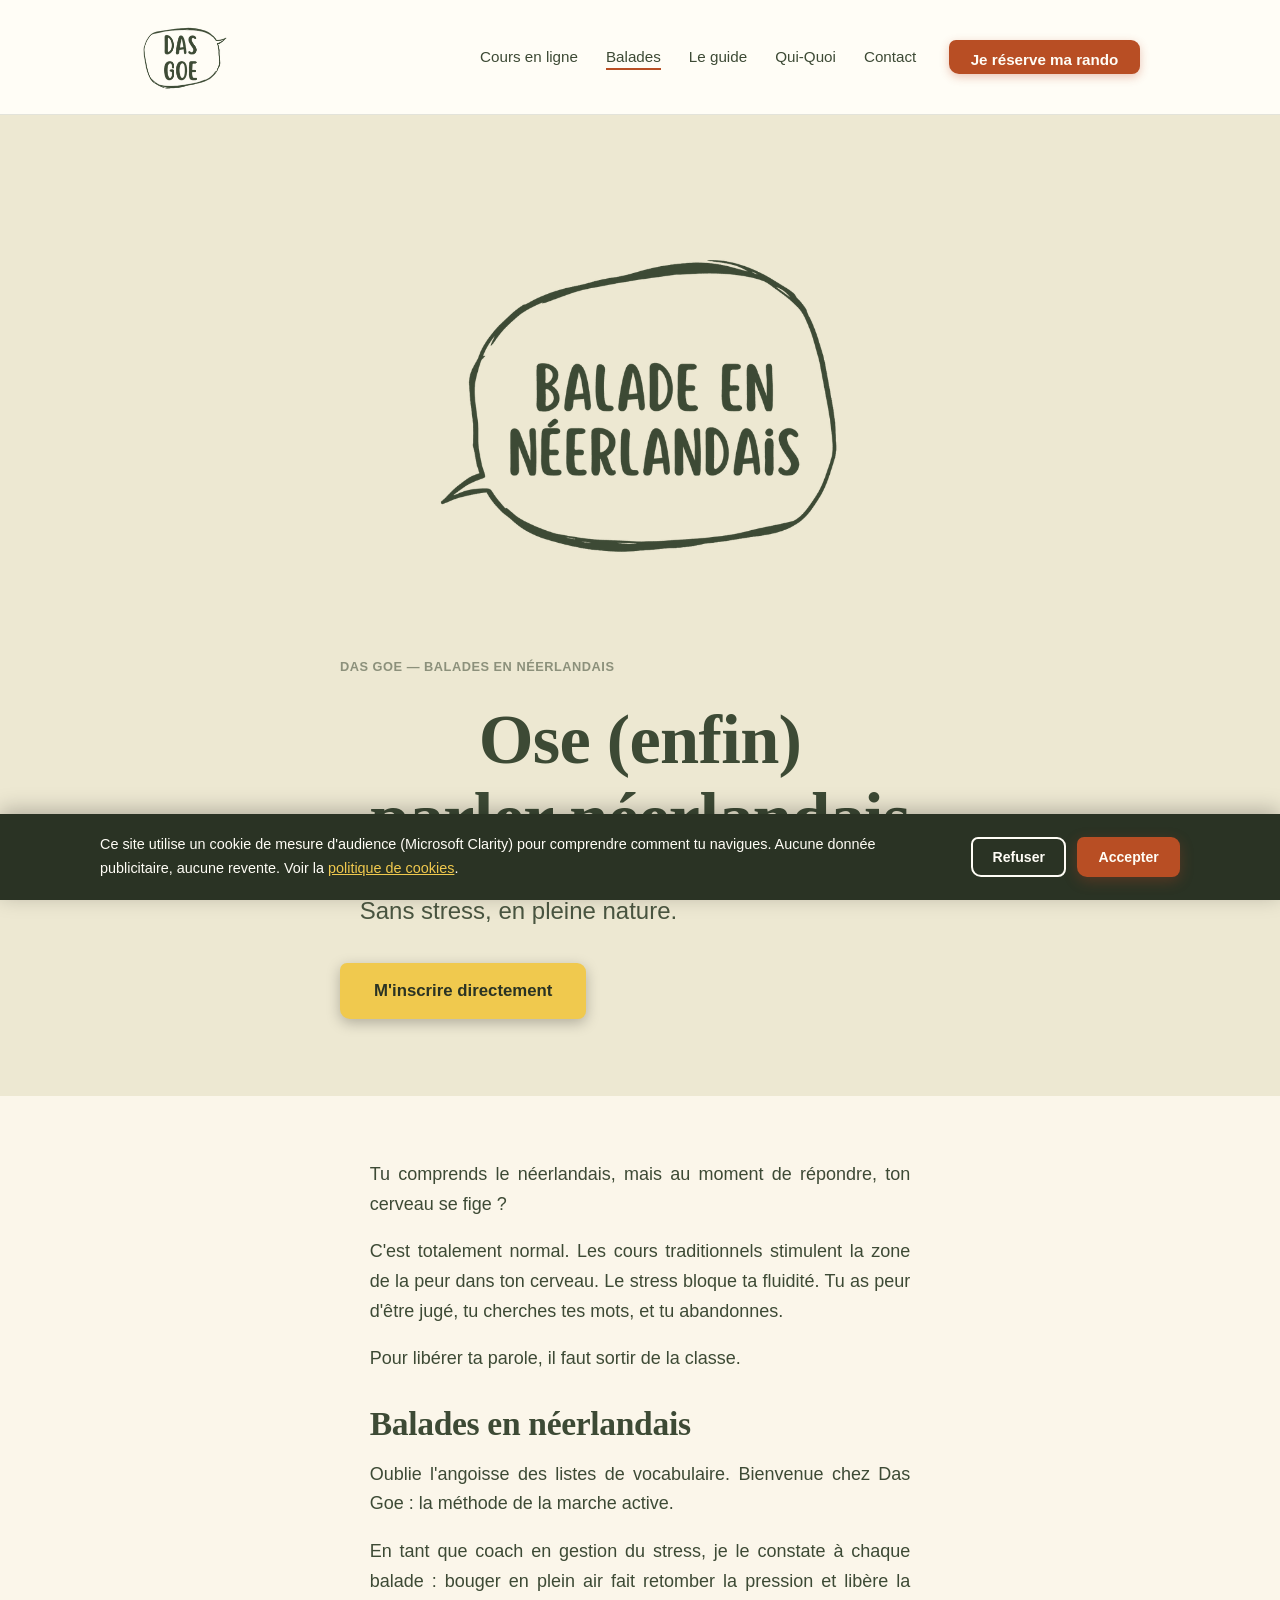
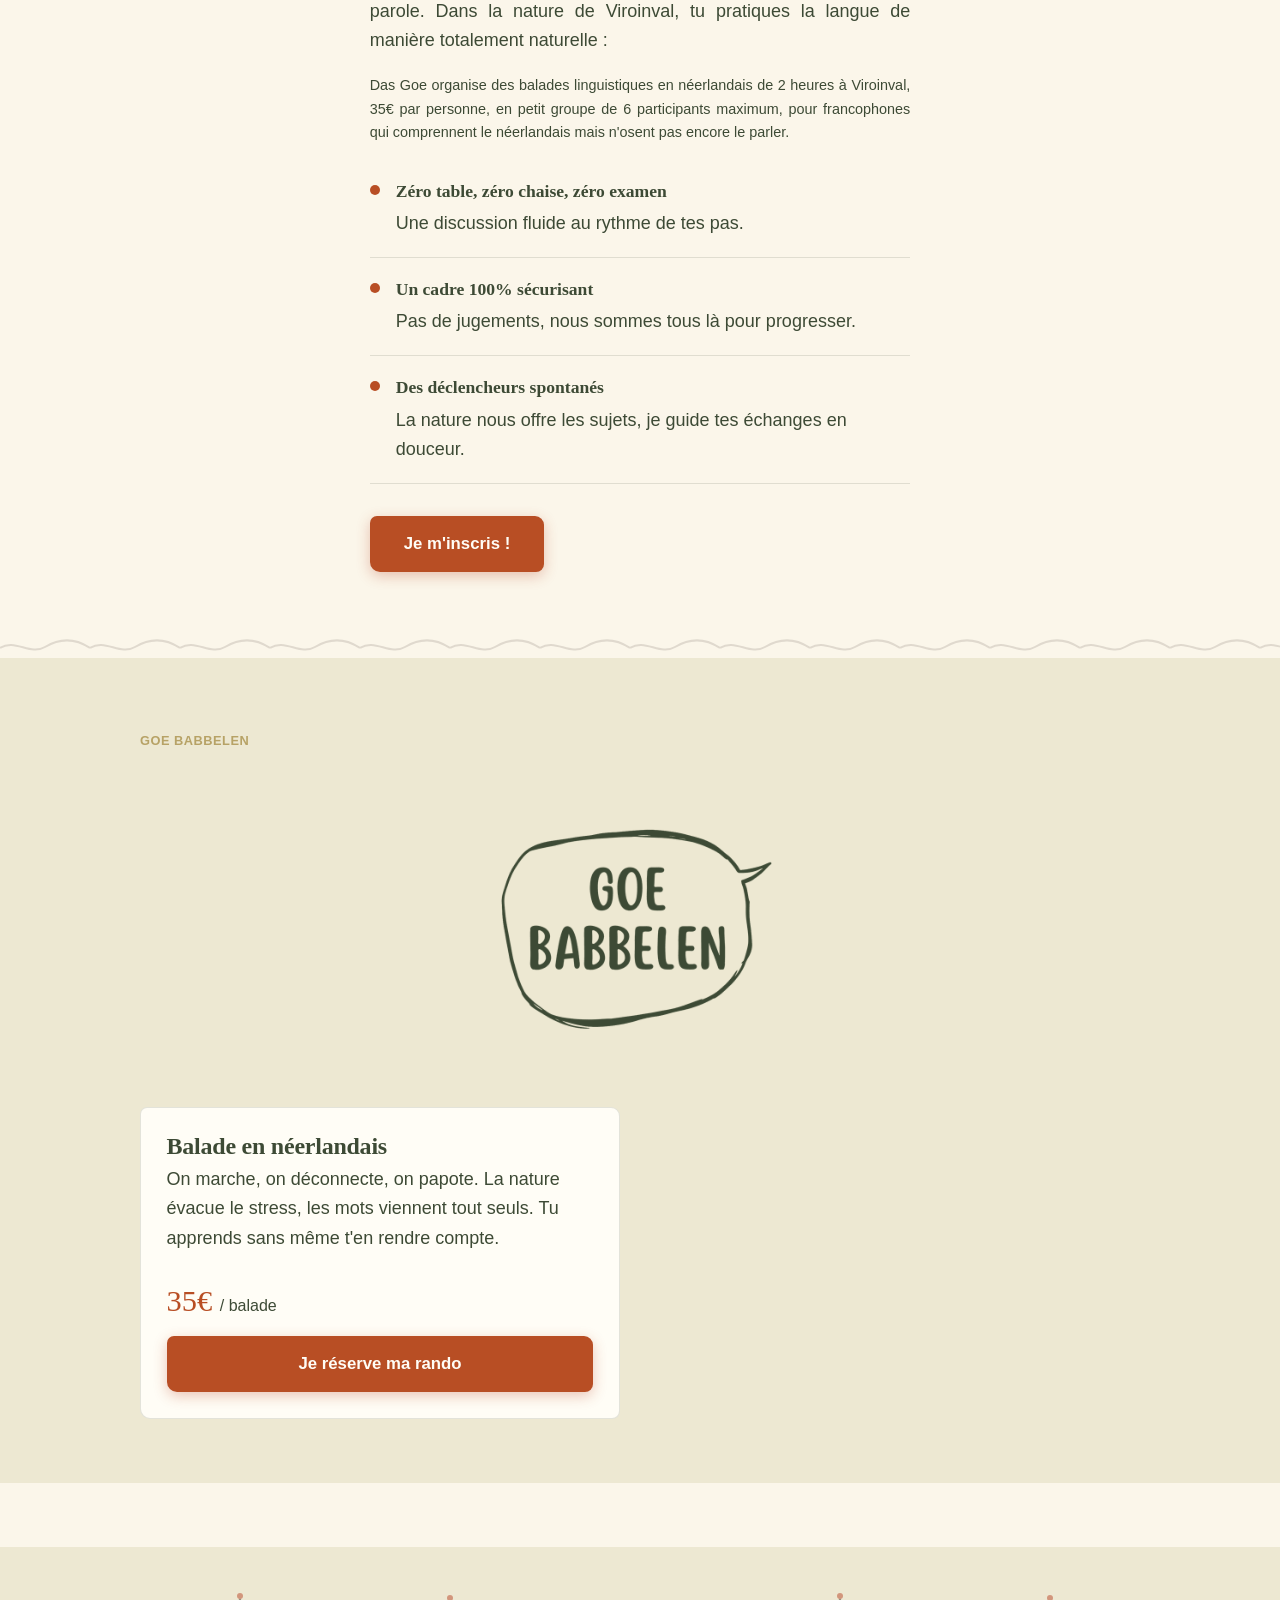
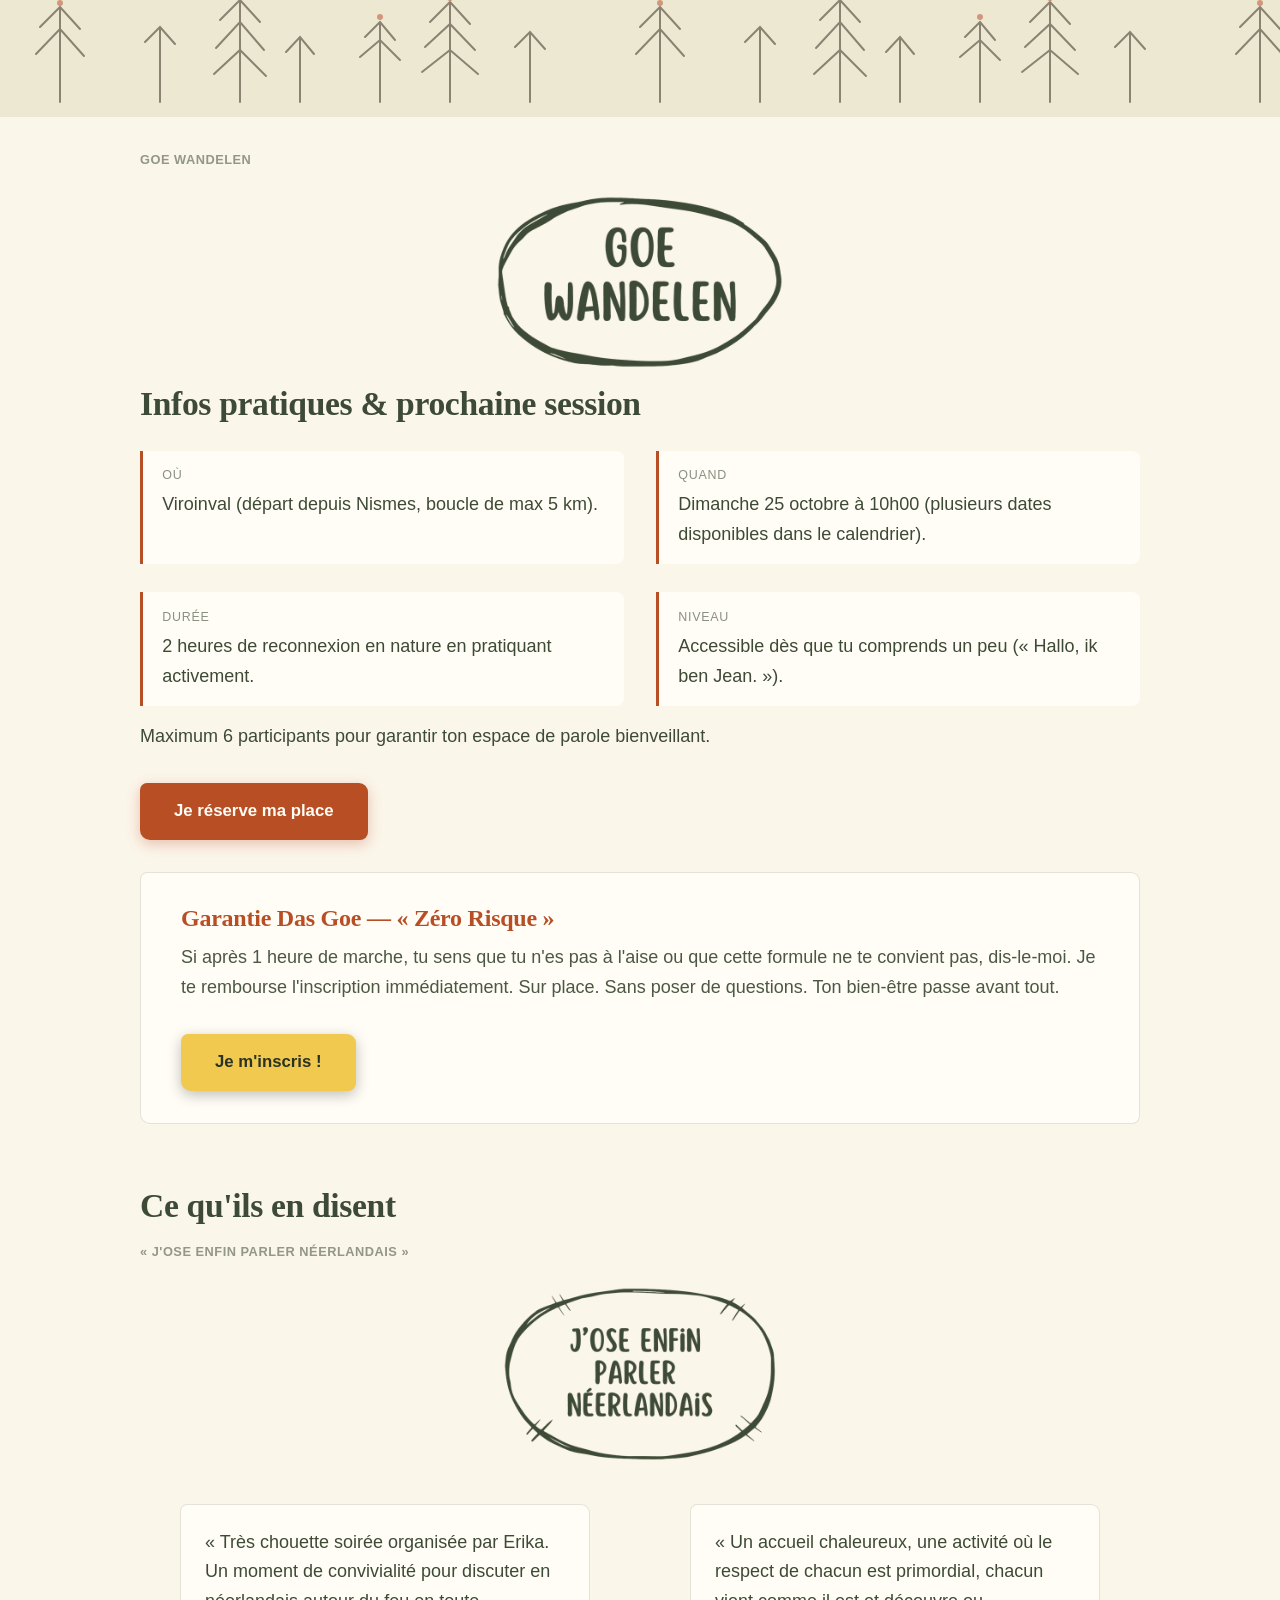
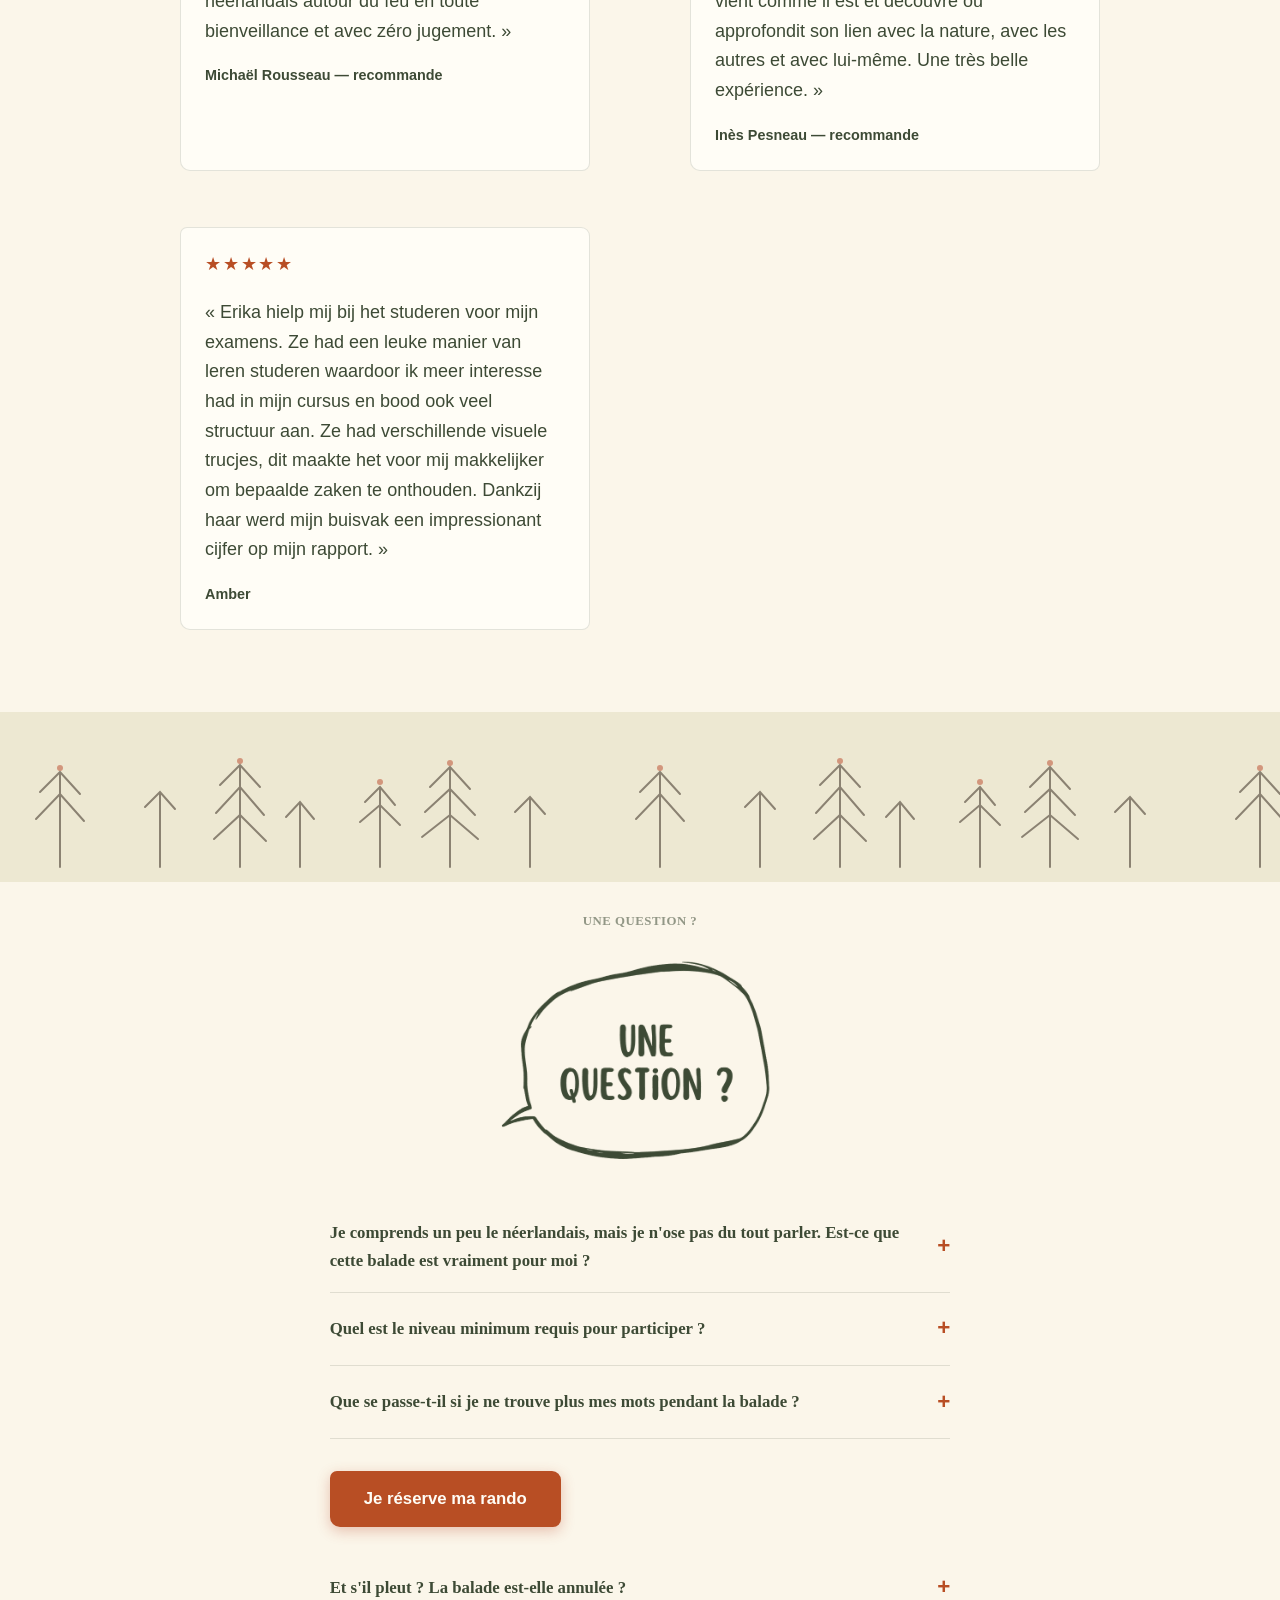
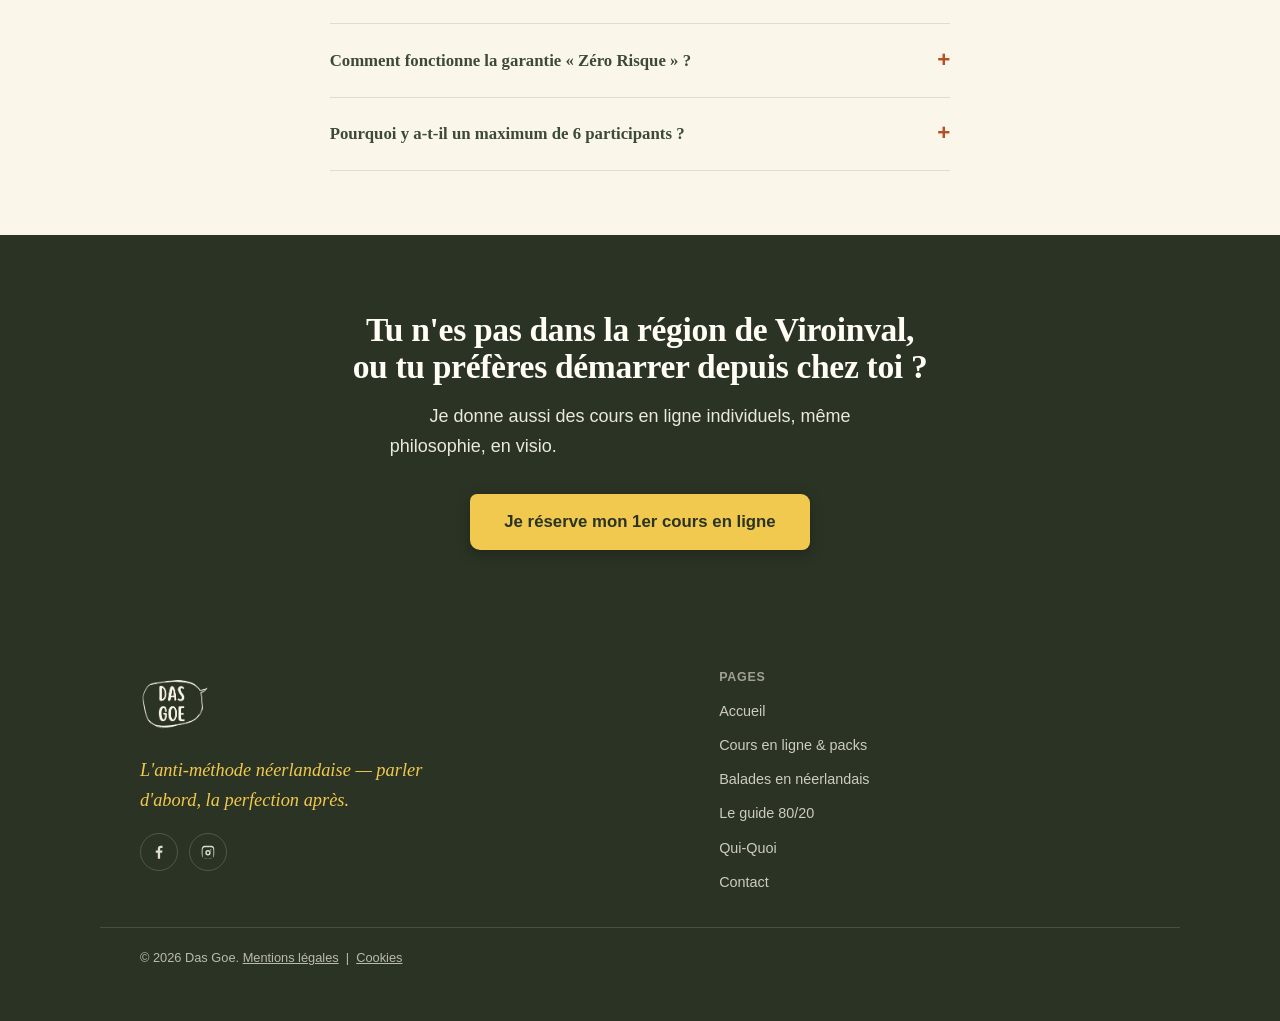
==== commit 1c678eba: "fix" ====
--- a/balades.html
+++ b/balades.html
@@ -134,6 +134,7 @@
       <h2 style="margin-top:2rem;">Balades en néerlandais</h2>
       <p>Oublie l'angoisse des listes de vocabulaire. Bienvenue chez Das Goe&nbsp;: la méthode de la marche active.</p>
       <p>En tant que coach en gestion du stress, je le constate à chaque balade&nbsp;: bouger en plein air fait retomber la pression et libère la parole. Dans la nature de Viroinval, tu pratiques la langue de manière totalement naturelle&nbsp;:</p>
+      <p style="font-size:.9rem;">Das Goe organise des balades linguistiques en néerlandais de 2 heures à Viroinval, 35€ par personne, en petit groupe de 6 participants maximum, pour francophones qui comprennent le néerlandais mais n'osent pas encore le parler.</p>
 
       <ul class="pillars">
         <li><div><strong>Zéro table, zéro chaise, zéro examen</strong><p>Une discussion fluide au rythme de tes pas.</p></div></li>
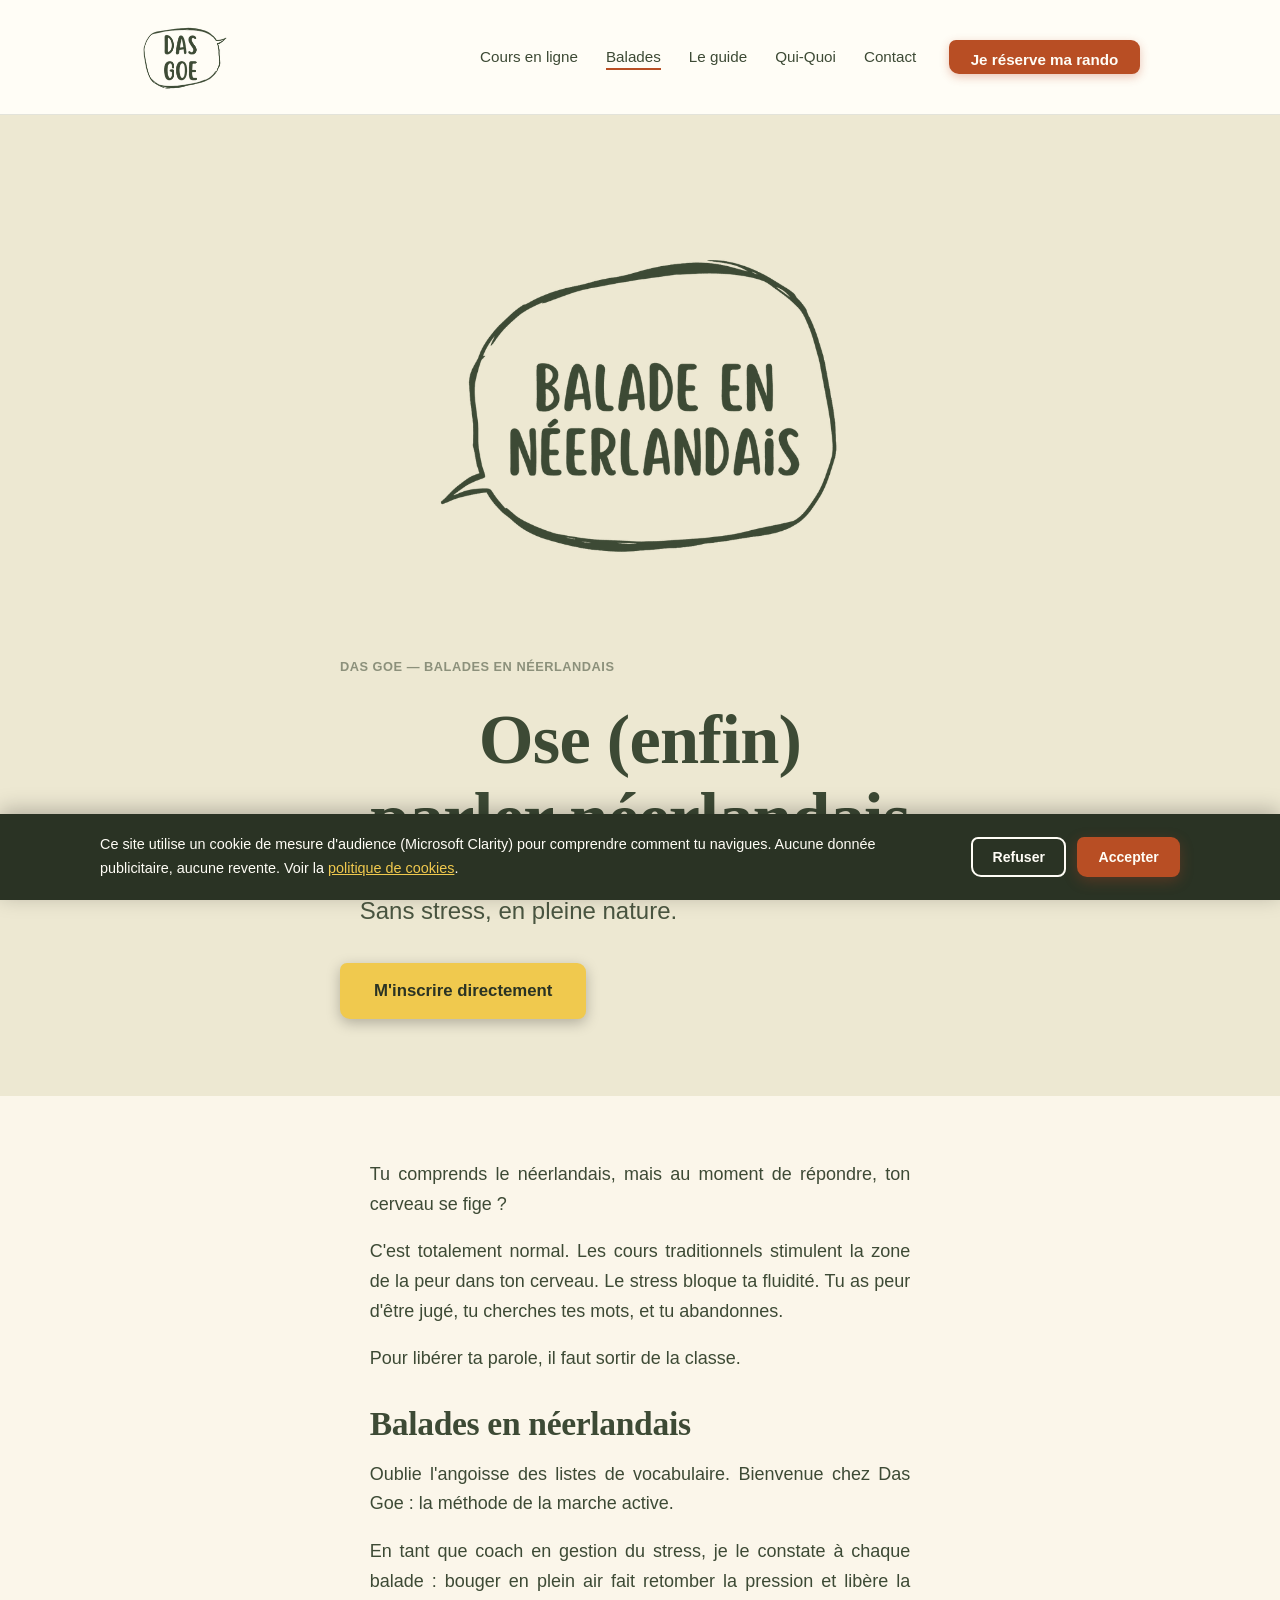
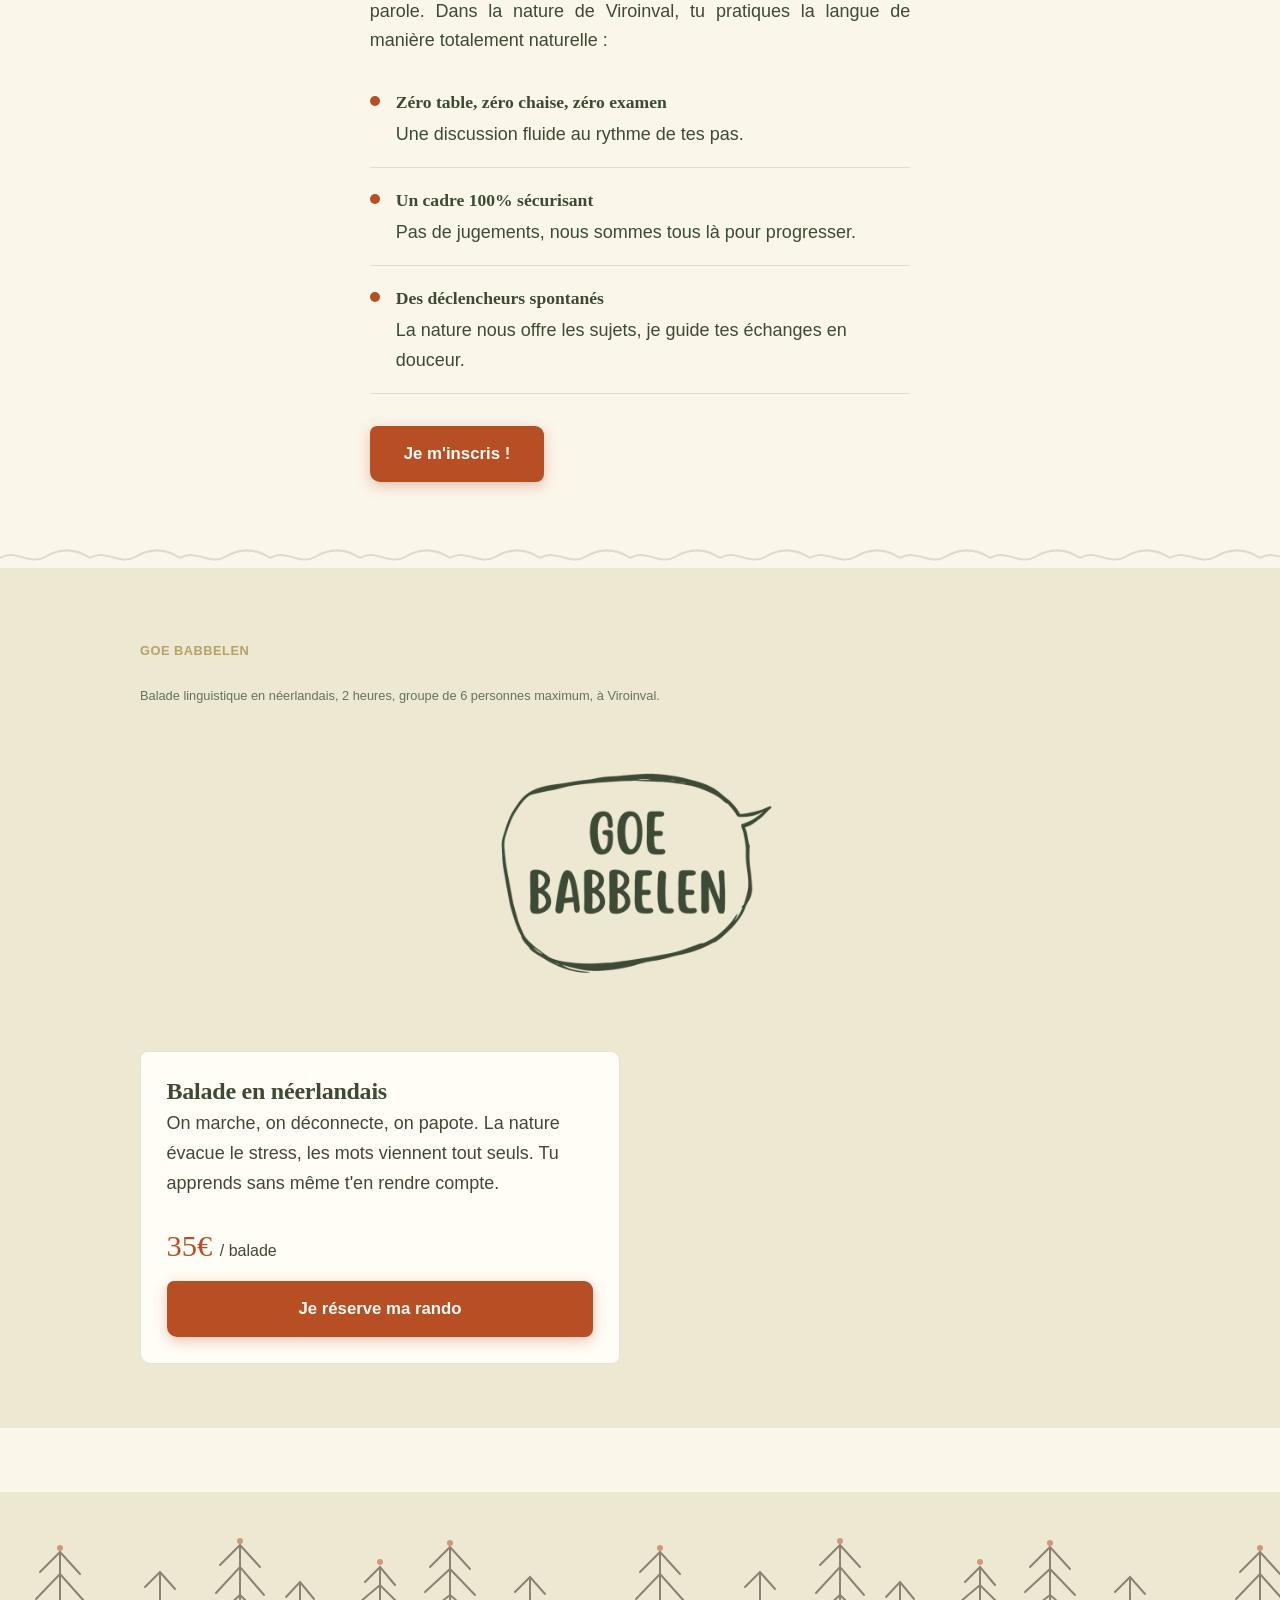
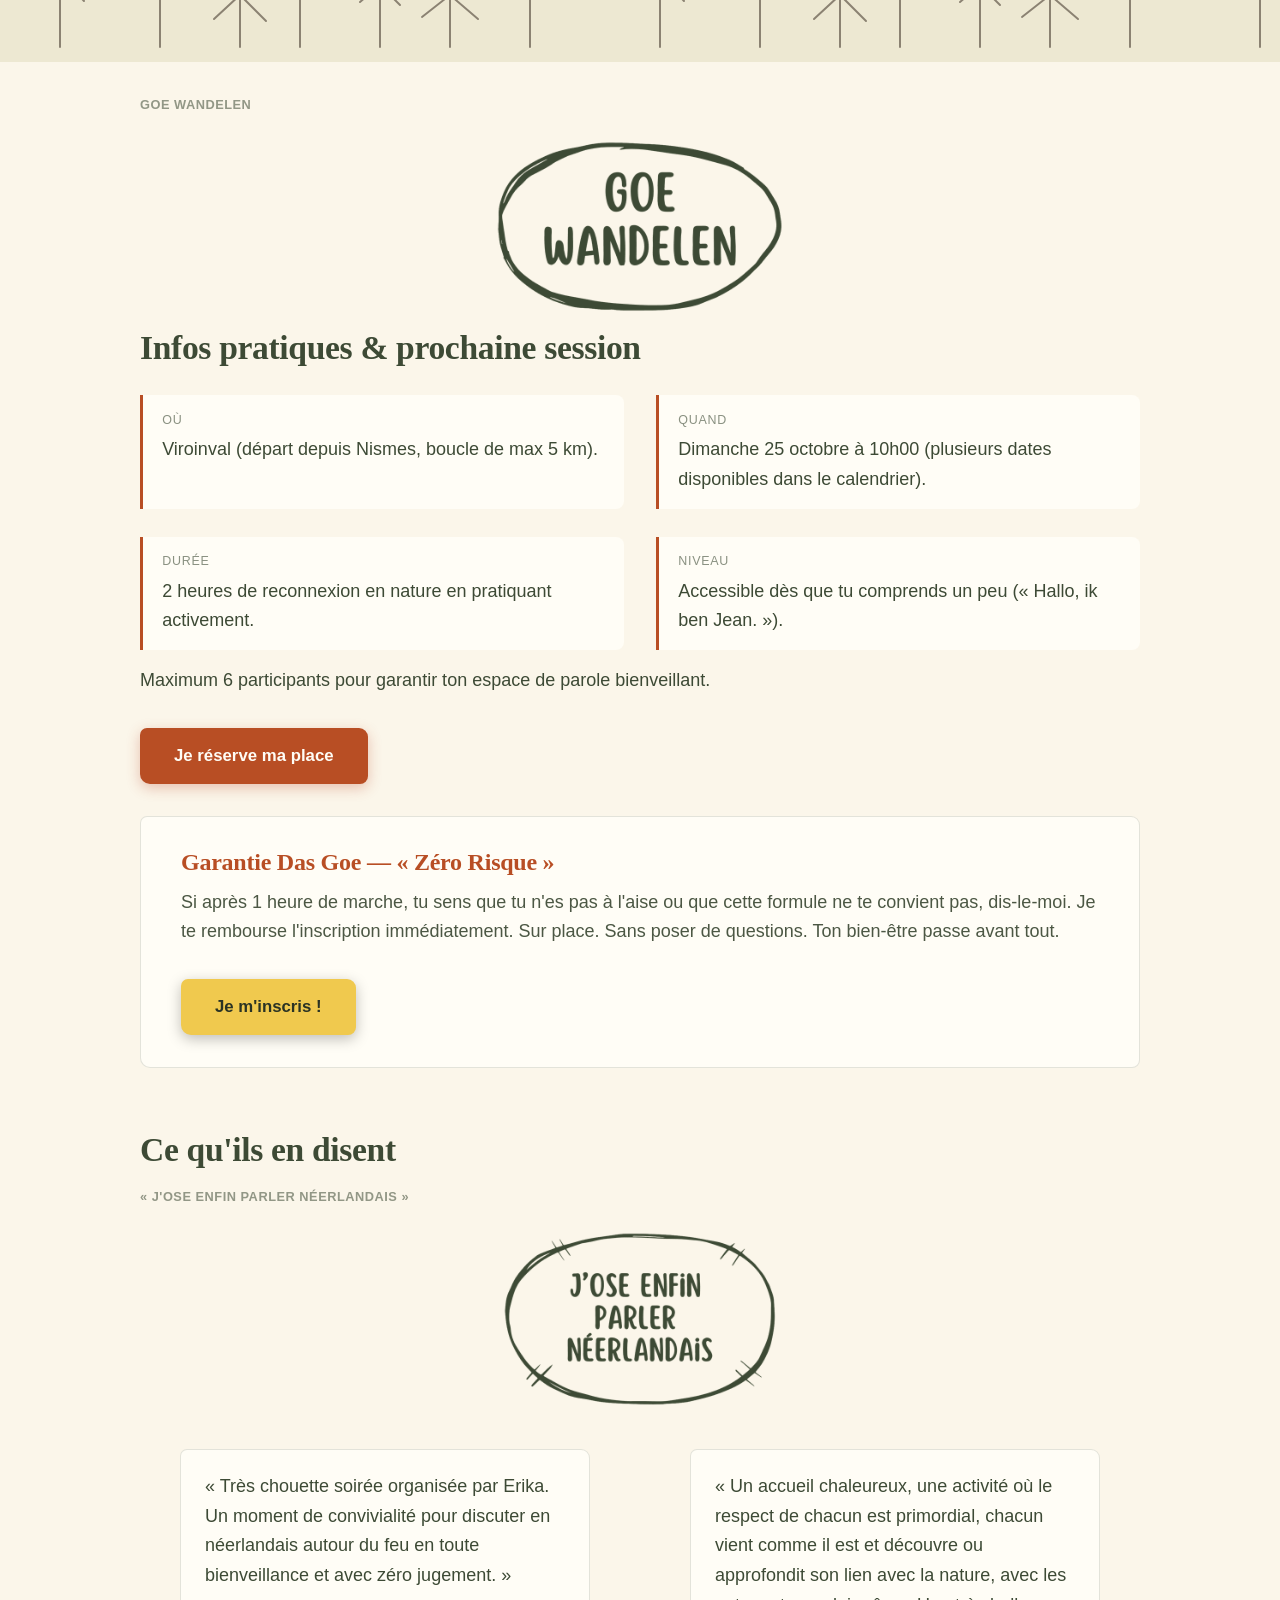
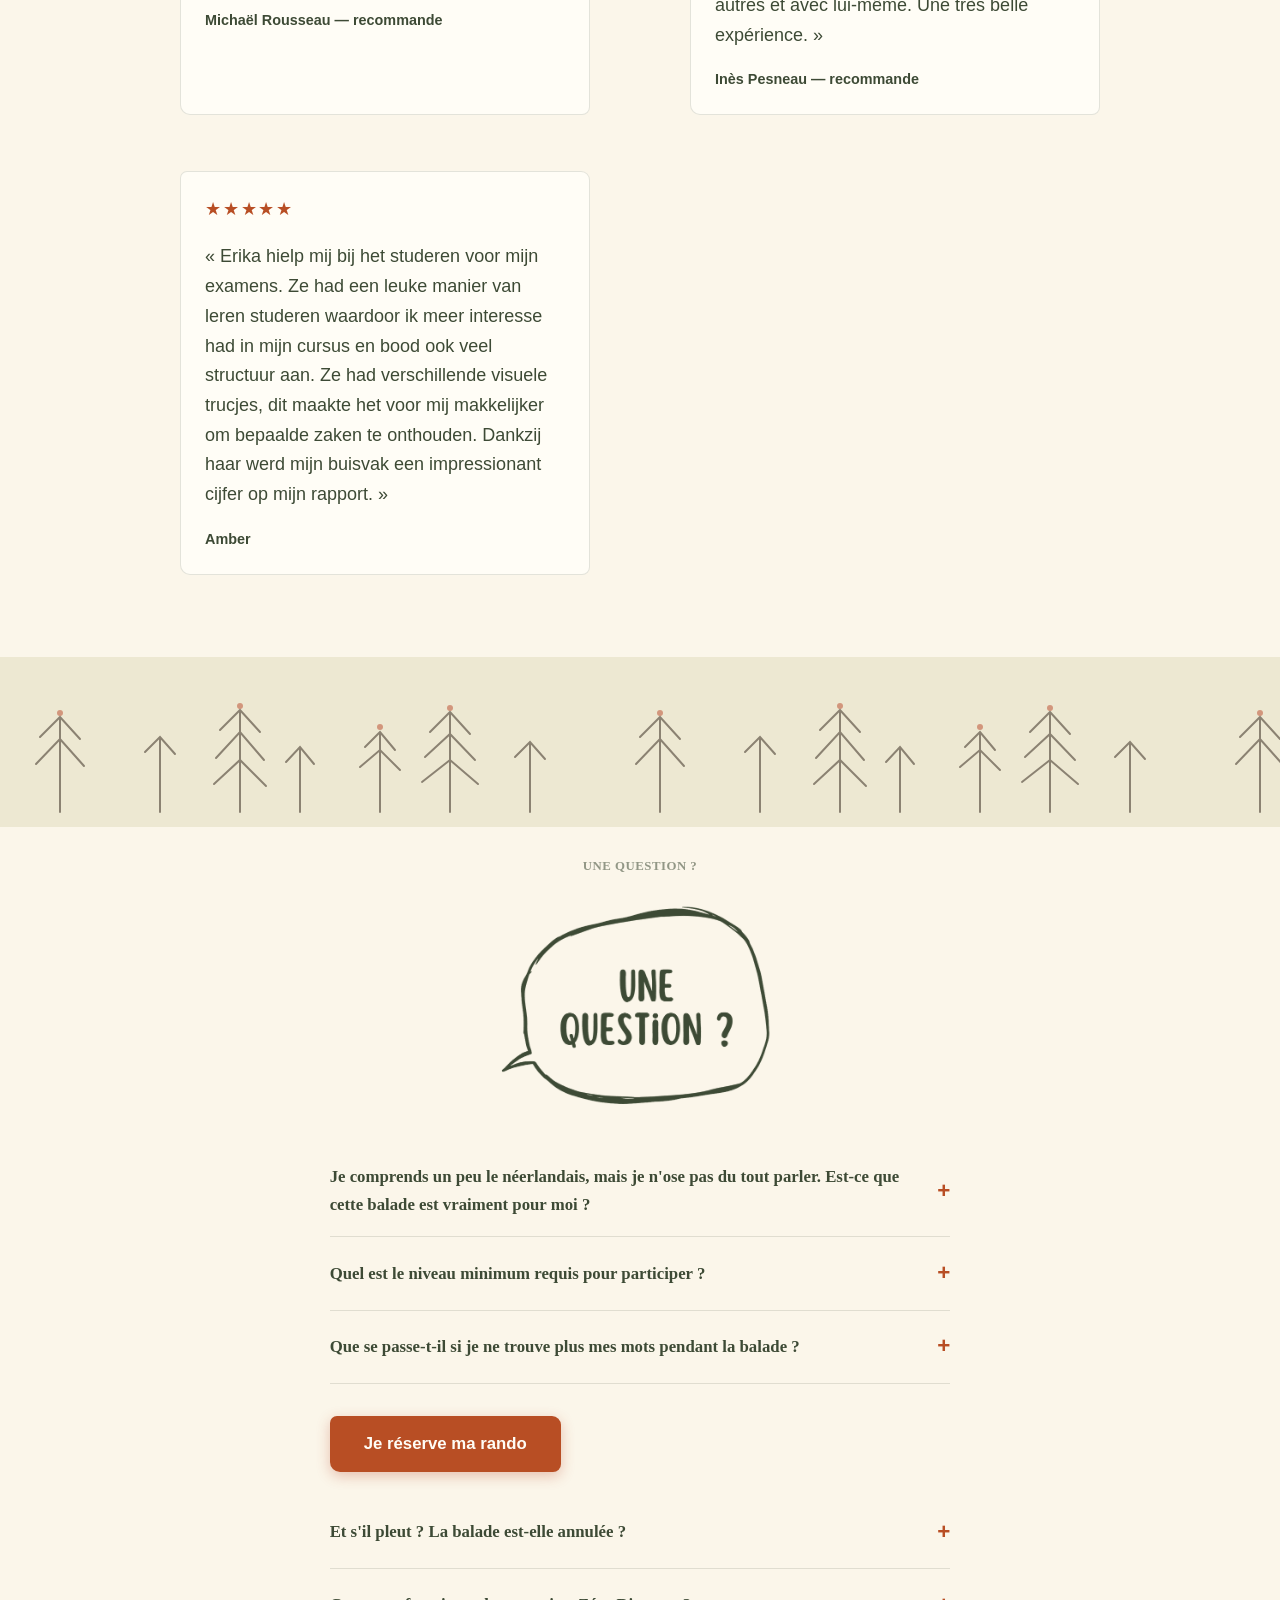
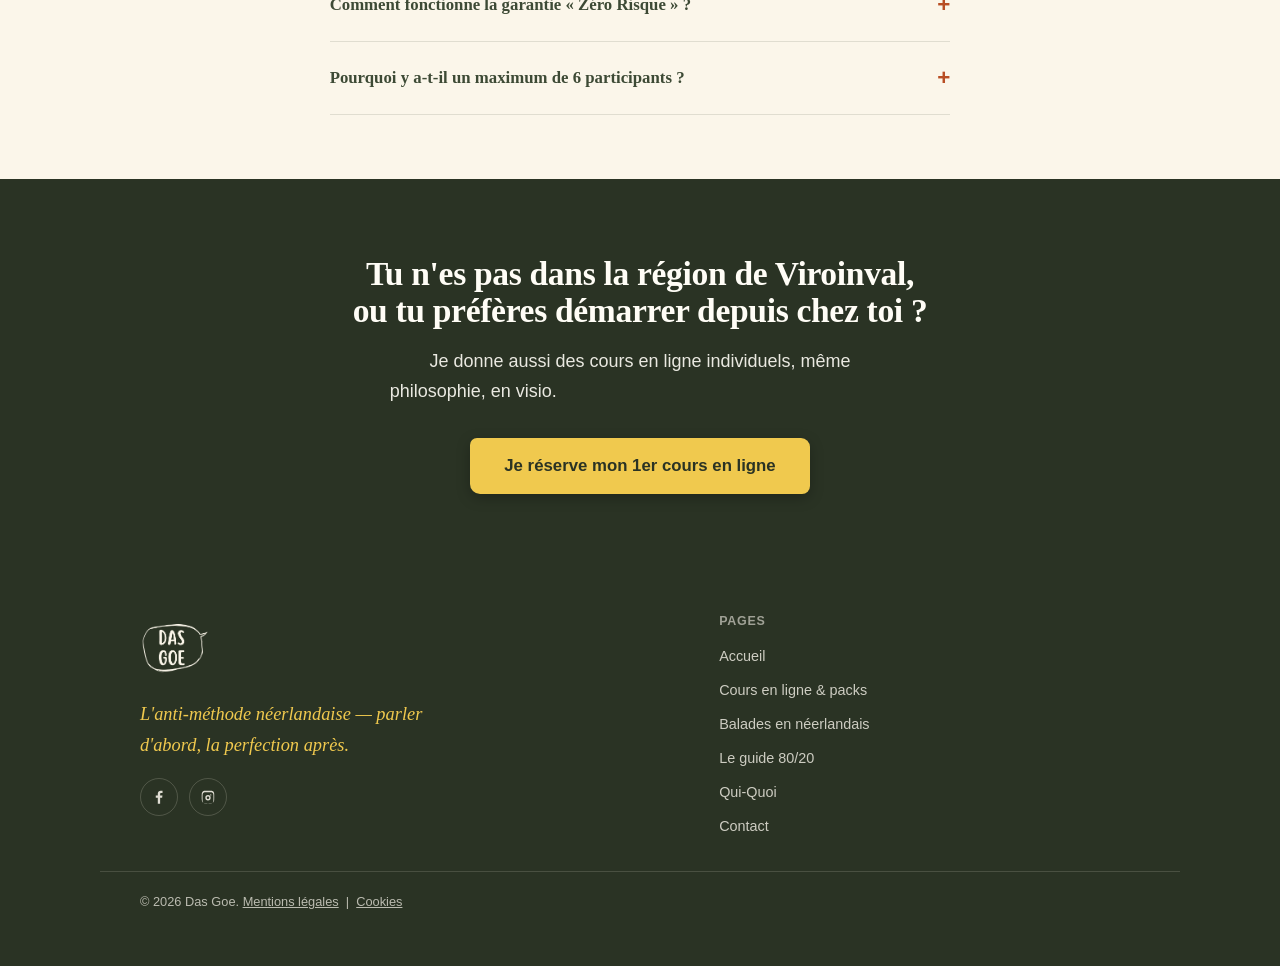
==== commit caff9cda: "fix" ====
--- a/balades.html
+++ b/balades.html
@@ -134,7 +134,6 @@
       <h2 style="margin-top:2rem;">Balades en néerlandais</h2>
       <p>Oublie l'angoisse des listes de vocabulaire. Bienvenue chez Das Goe&nbsp;: la méthode de la marche active.</p>
       <p>En tant que coach en gestion du stress, je le constate à chaque balade&nbsp;: bouger en plein air fait retomber la pression et libère la parole. Dans la nature de Viroinval, tu pratiques la langue de manière totalement naturelle&nbsp;:</p>
-      <p style="font-size:.9rem;">Das Goe organise des balades linguistiques en néerlandais de 2 heures à Viroinval, 35€ par personne, en petit groupe de 6 participants maximum, pour francophones qui comprennent le néerlandais mais n'osent pas encore le parler.</p>
 
       <ul class="pillars">
         <li><div><strong>Zéro table, zéro chaise, zéro examen</strong><p>Une discussion fluide au rythme de tes pas.</p></div></li>
@@ -153,6 +152,7 @@
   <section class="section-dark" id="reserver">
     <div class="wrap">
       <p class="caption-visible" style="color:var(--mustard-text);">Goe babbelen</p>
+      <p style="font-size:.8rem; opacity:.75;">Balade linguistique en néerlandais, 2 heures, groupe de 6 personnes maximum, à Viroinval.</p>
       <img src="images/badges/badge-goe-babbelen-ink.webp" width="520" height="520" alt="" loading="lazy" class="badge badge-sm" style="margin-bottom:1.2rem;">
       <div class="offer-grid" style="grid-template-columns:1fr; max-width:480px;">
         <div class="offer-card">
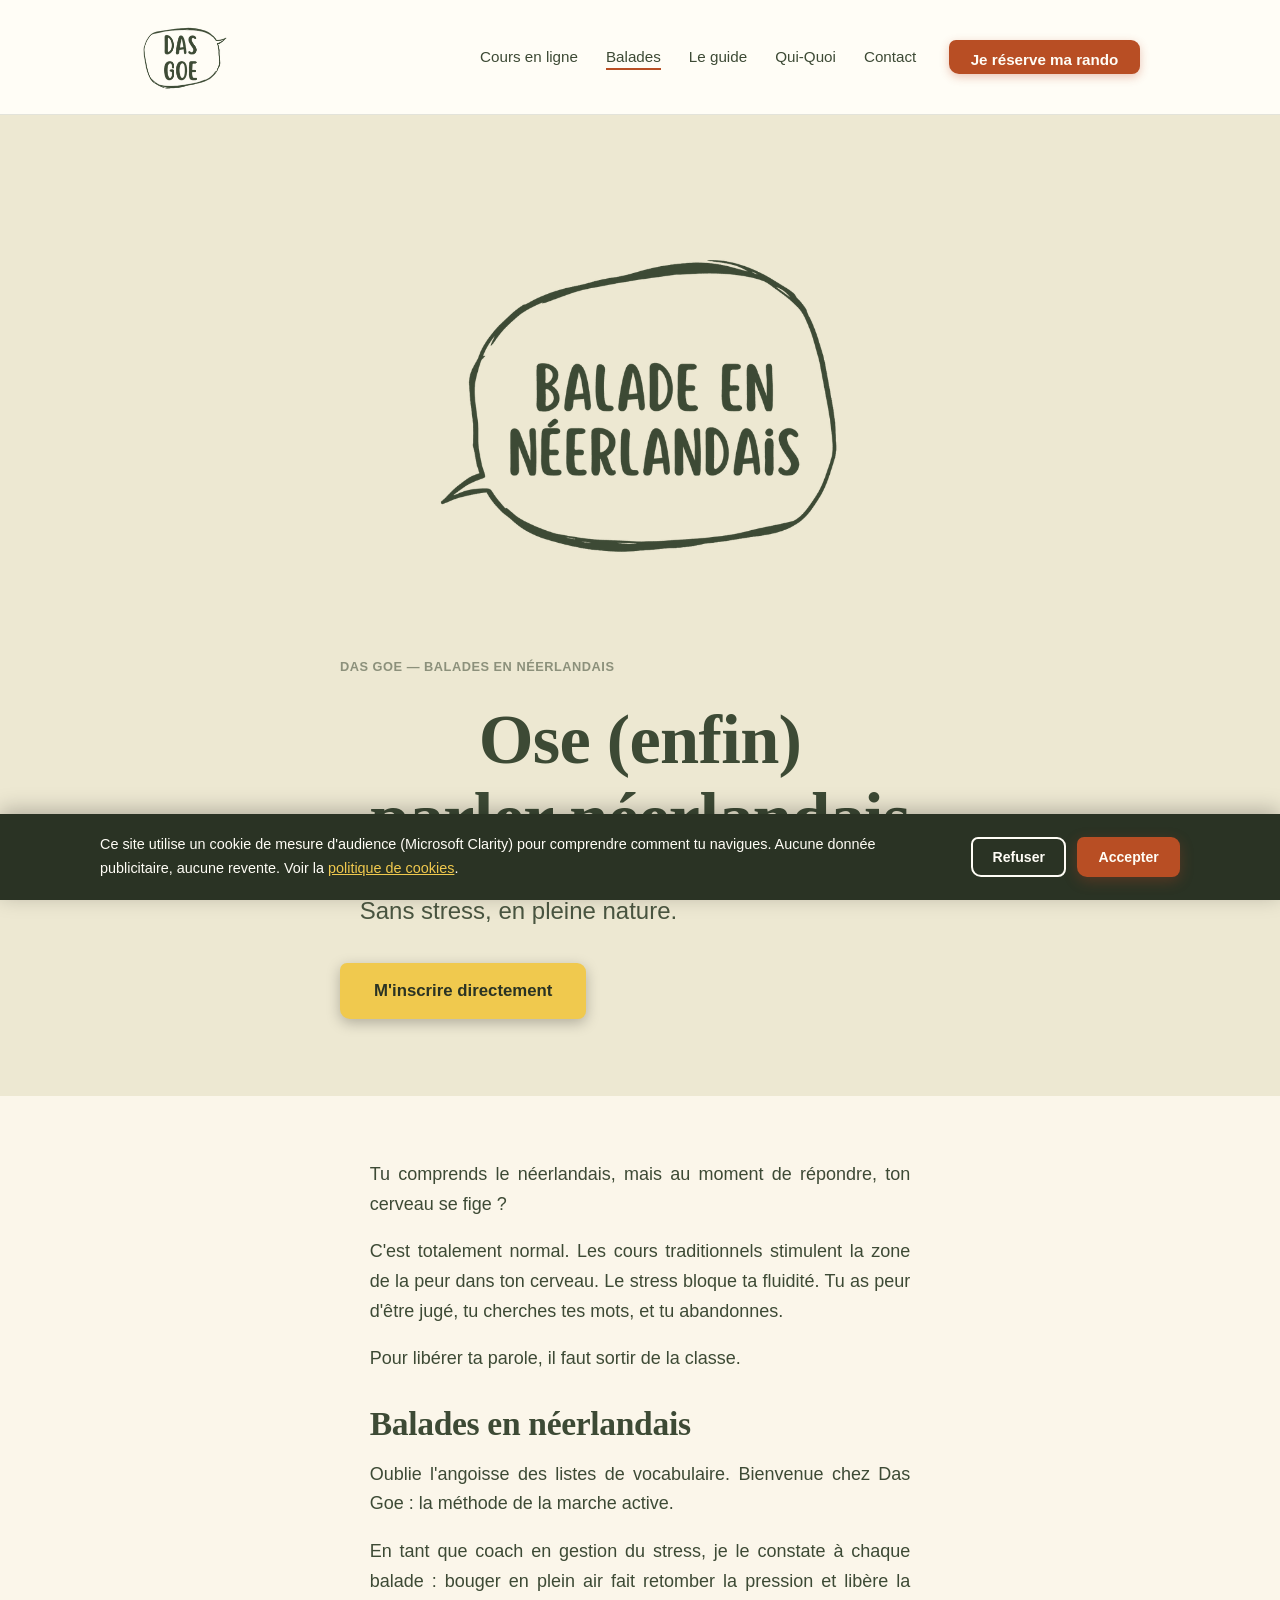
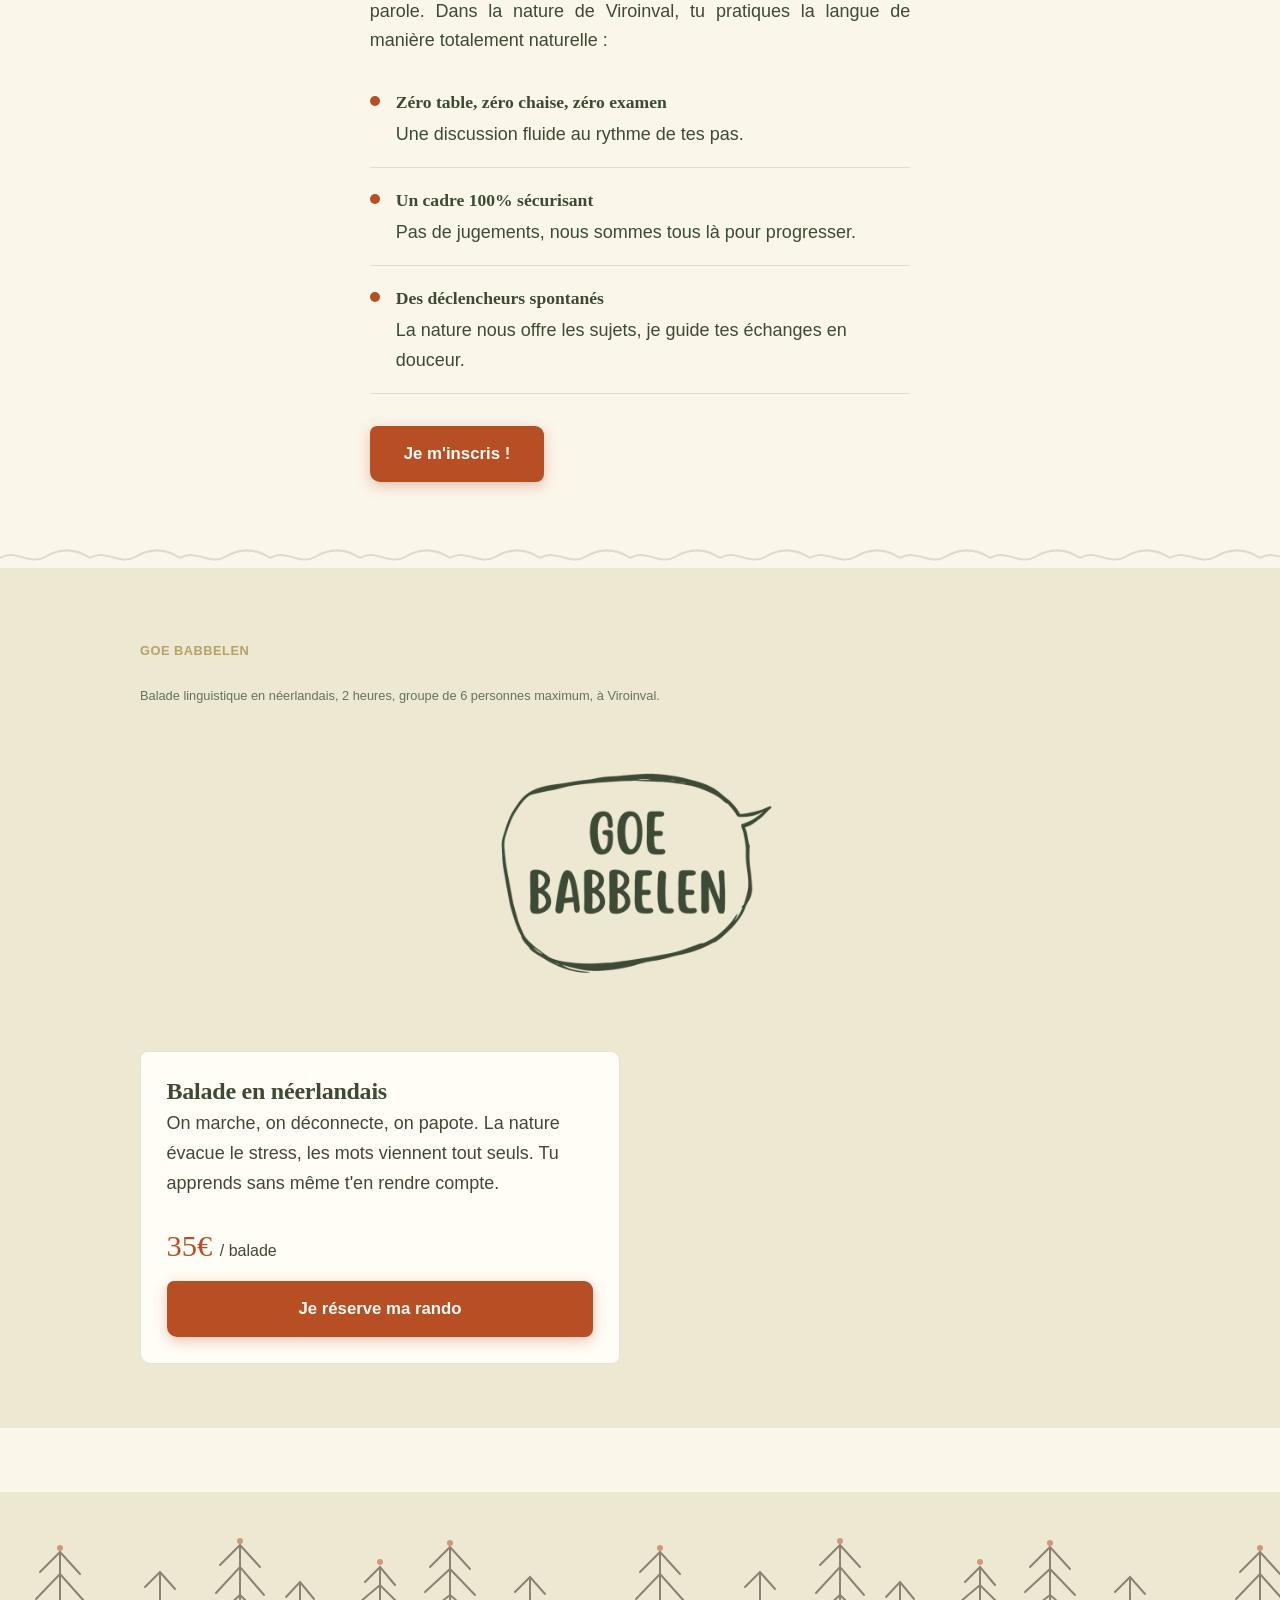
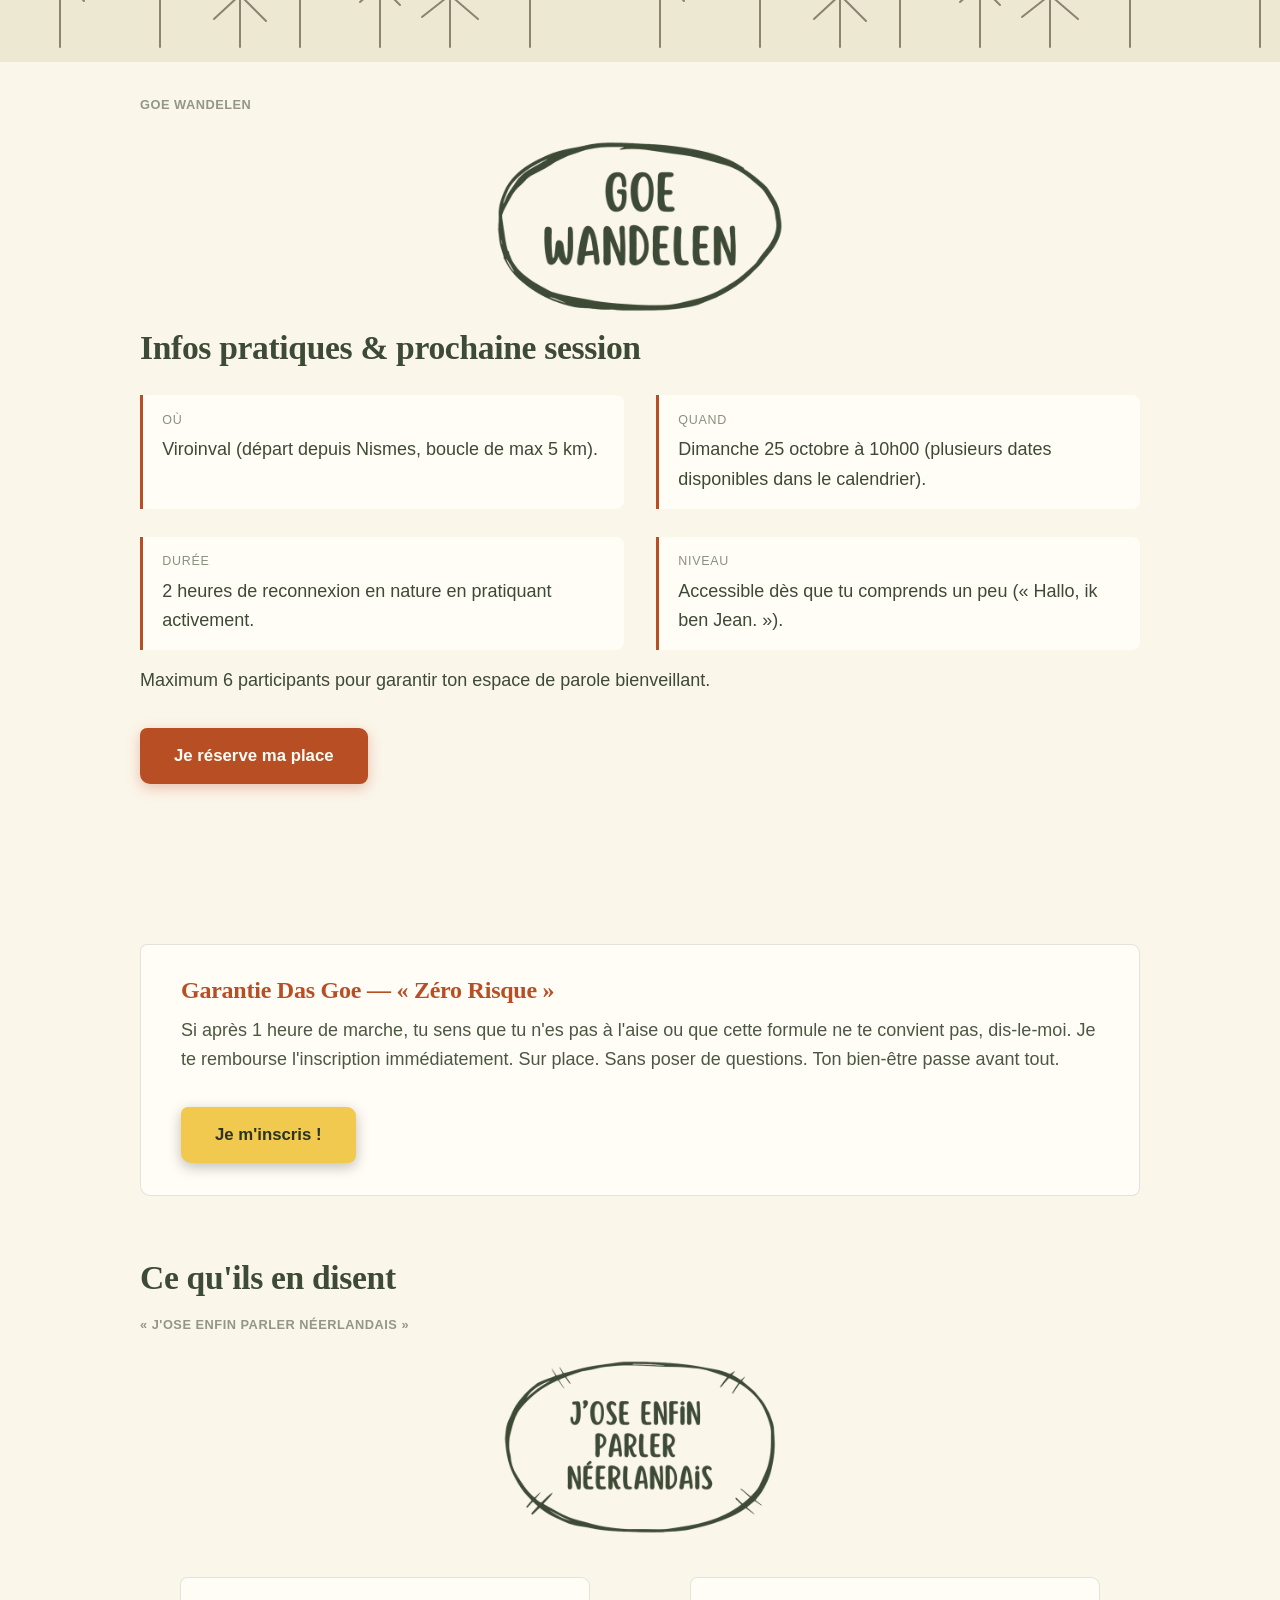
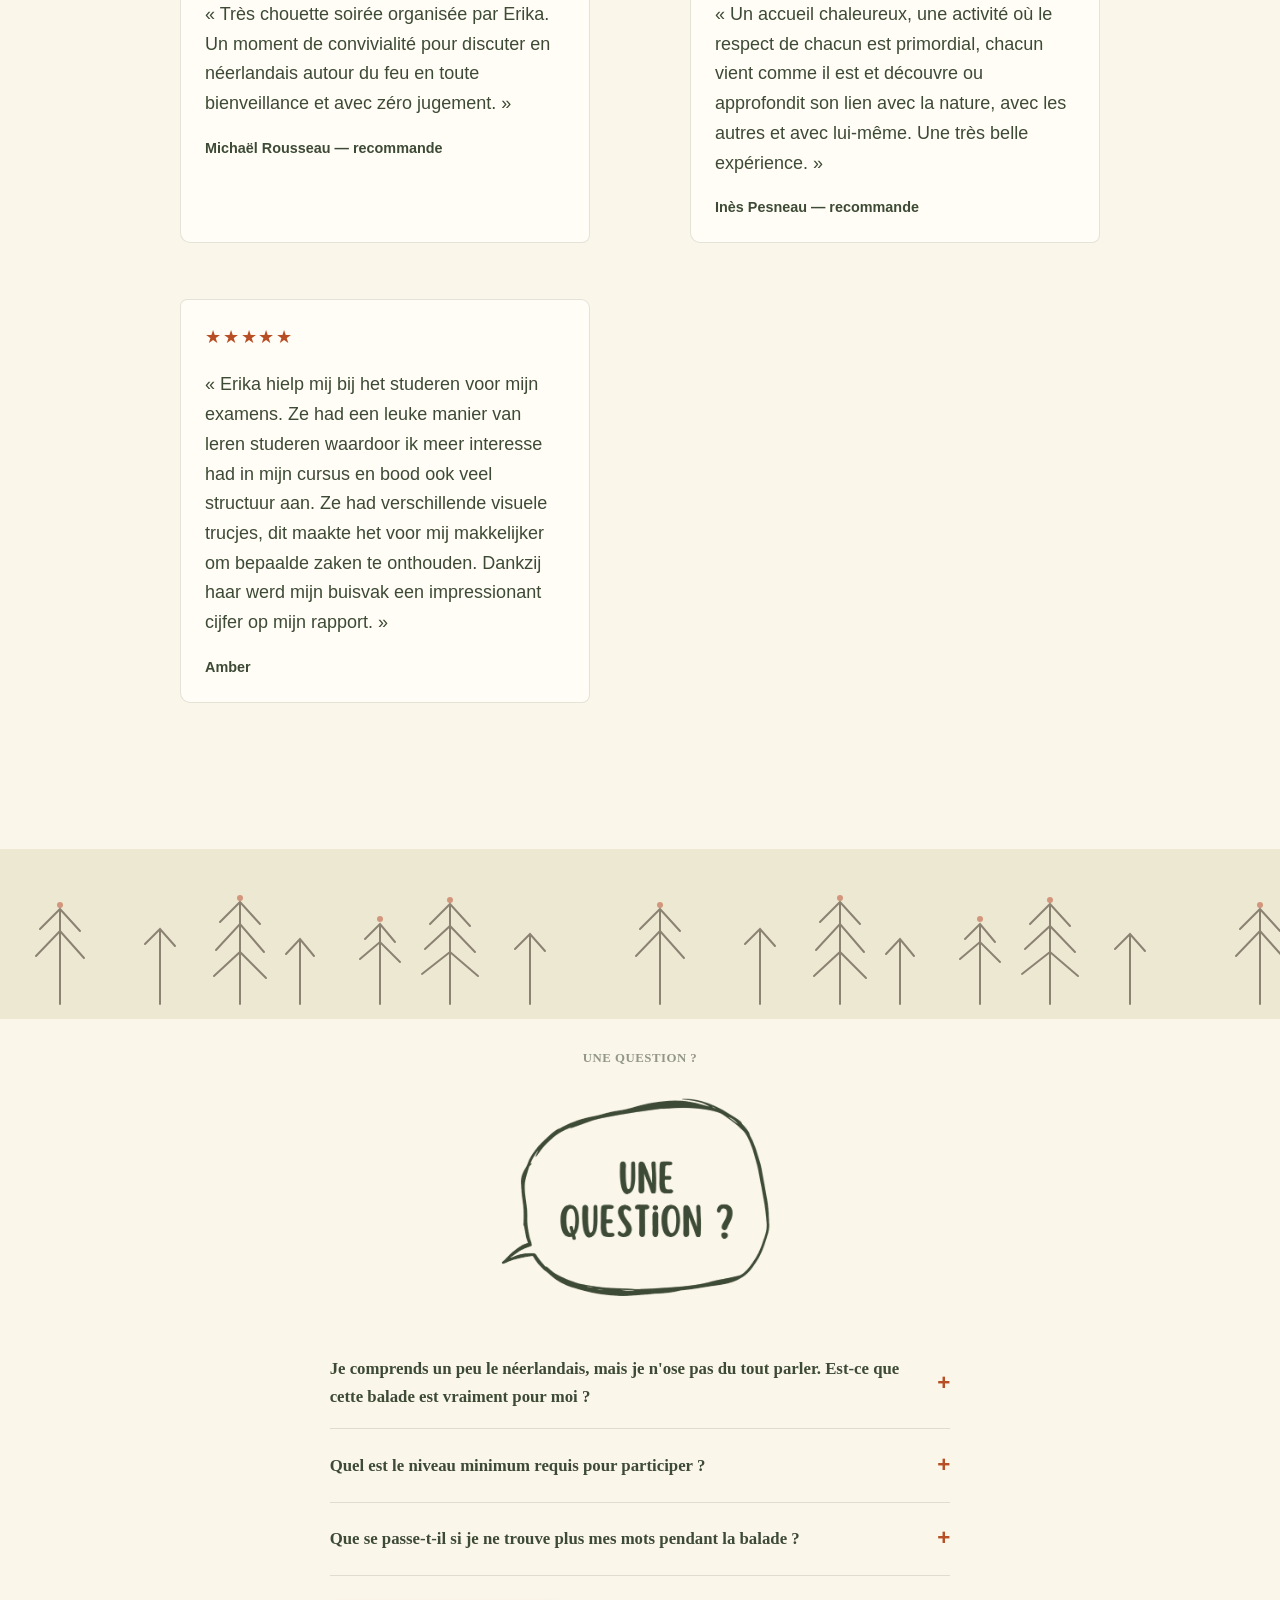
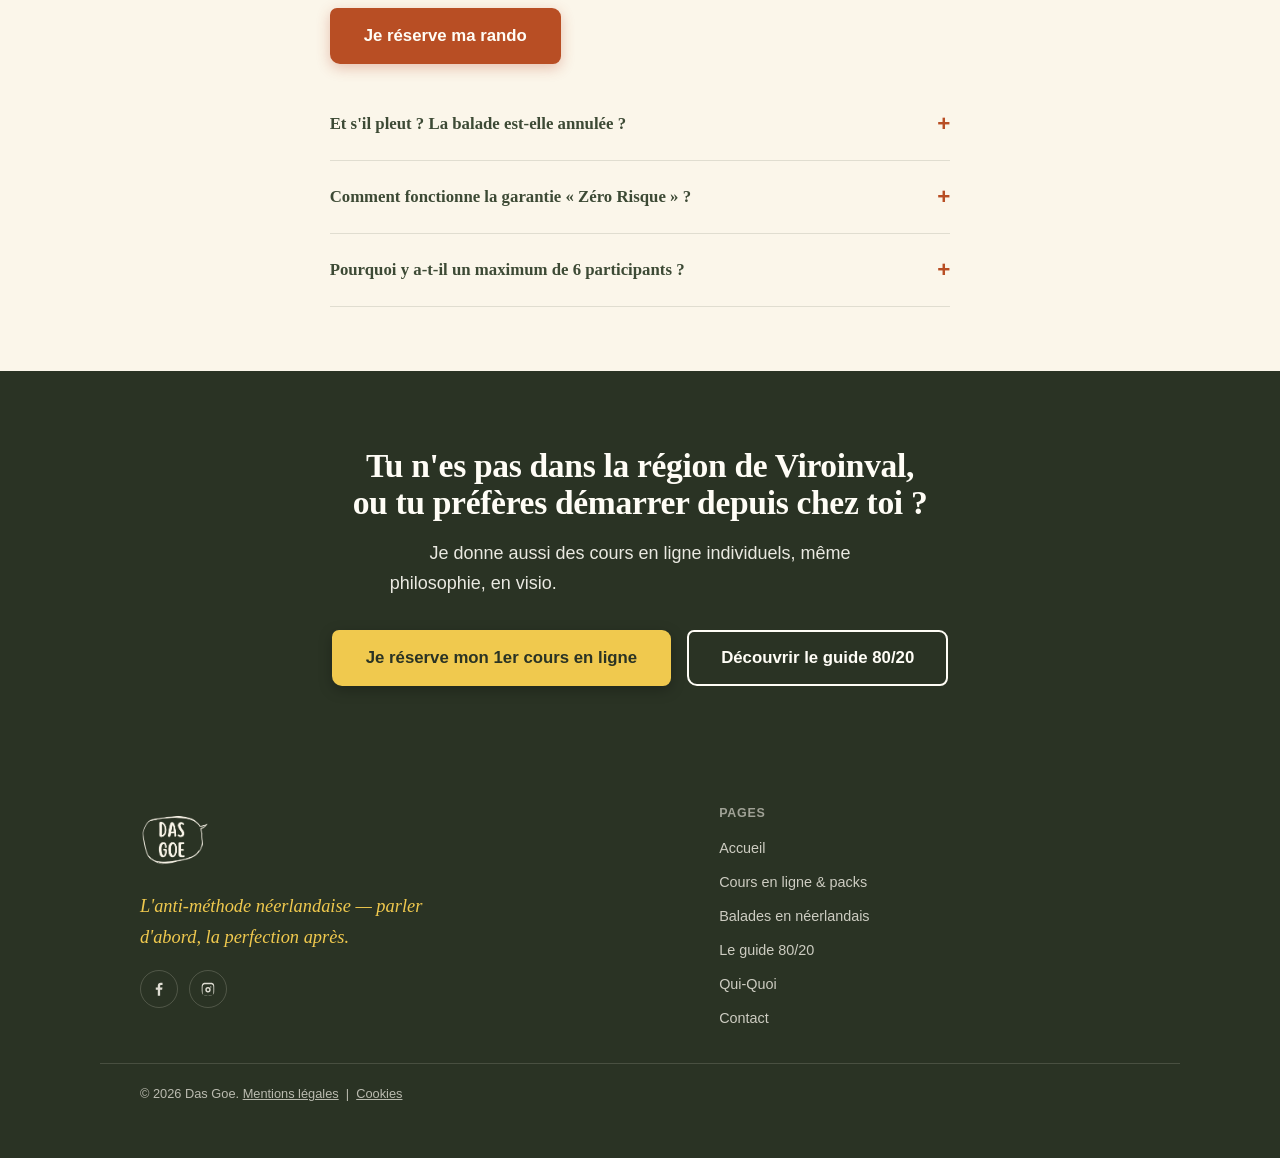
==== commit 464eb79c: "fix" ====
--- a/balades.html
+++ b/balades.html
@@ -181,7 +181,11 @@
       <div class="btn-row">
         <a href="#reserver" class="btn btn-primary">Je réserve ma place</a>
       </div>
-
+    </div>
+  </section>
+
+  <section class="section-paper">
+    <div class="wrap">
       <div class="guarantee">
         <h3>Garantie Das Goe — « Zéro Risque »</h3>
         <p style="margin:0; opacity:.92;">Si après 1 heure de marche, tu sens que tu n'es pas à l'aise ou que cette formule ne te convient pas, dis-le-moi. Je te rembourse l'inscription immédiatement. Sur place. Sans poser de questions. Ton bien-être passe avant tout.</p>
@@ -215,7 +219,7 @@
     </div>
   </section>
 
-  <section class="section-paper" style="padding-top:0;">
+  <section class="section-paper">
     <div class="wrap" style="max-width:70ch;">
       <div class="nature-motif" role="presentation" aria-hidden="true"></div>
       <h2 class="caption-visible">Une question&nbsp;?</h2>
@@ -260,6 +264,7 @@
       <p>Je donne aussi des cours en ligne individuels, même philosophie, en visio.</p>
       <div class="btn-row">
         <a href="cours-en-ligne.html#options" class="btn btn-on-dark">Je réserve mon 1er cours en ligne</a>
+        <a href="guide.html" class="btn btn-ghost" style="color:var(--paper-soft);">Découvrir le guide 80/20</a>
       </div>
     </div>
   </section>
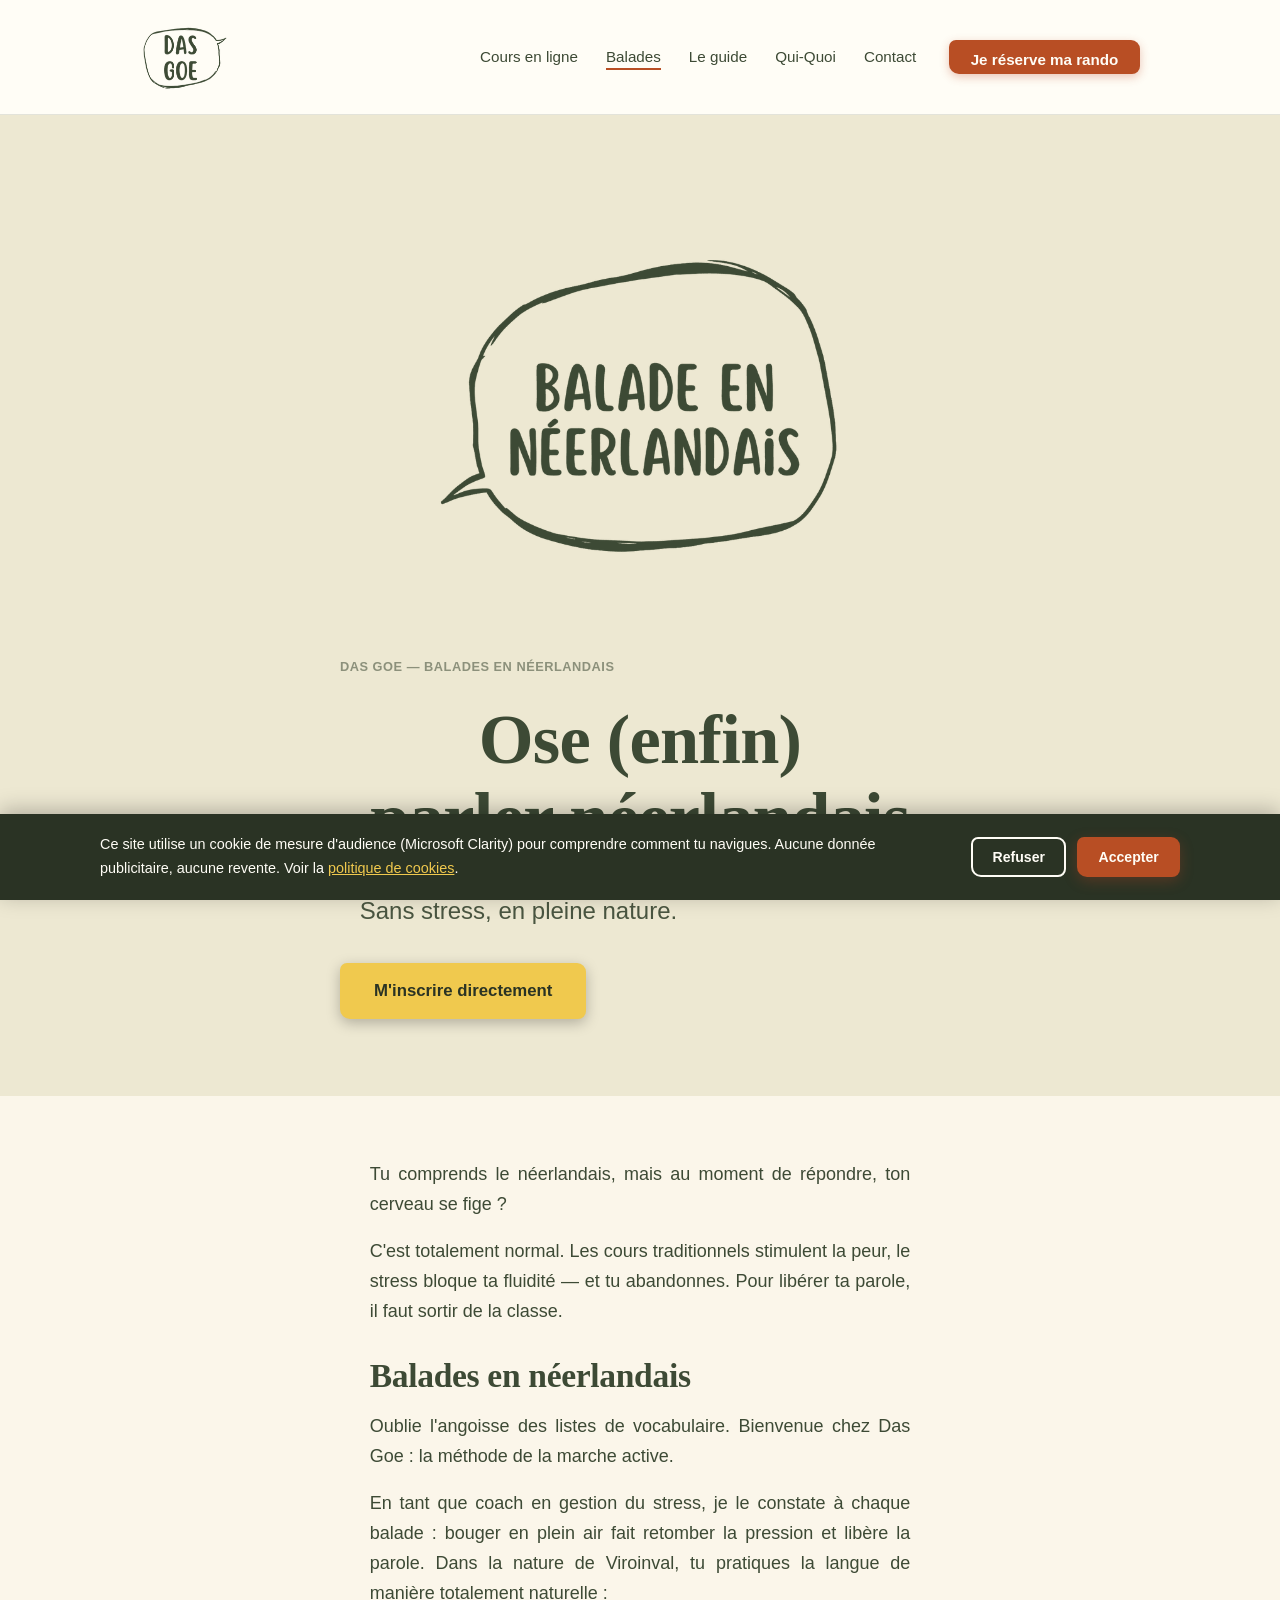
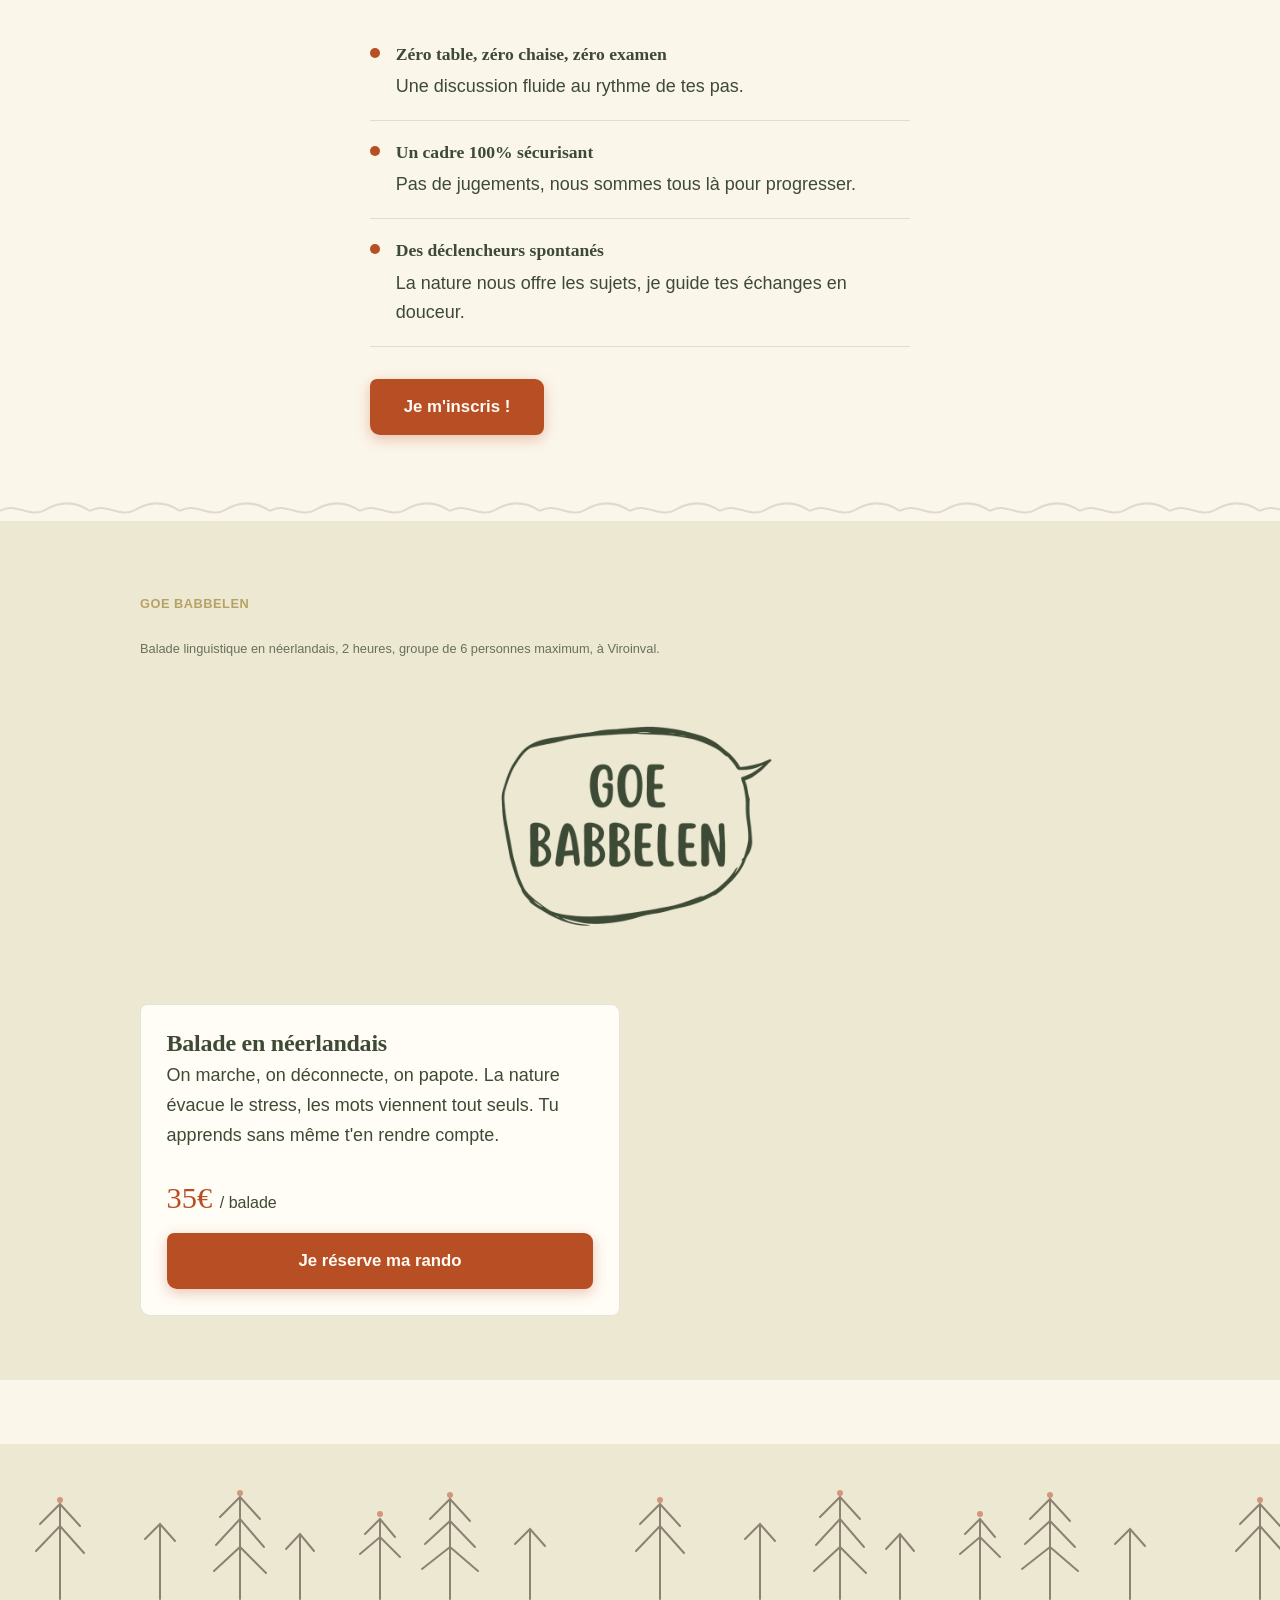
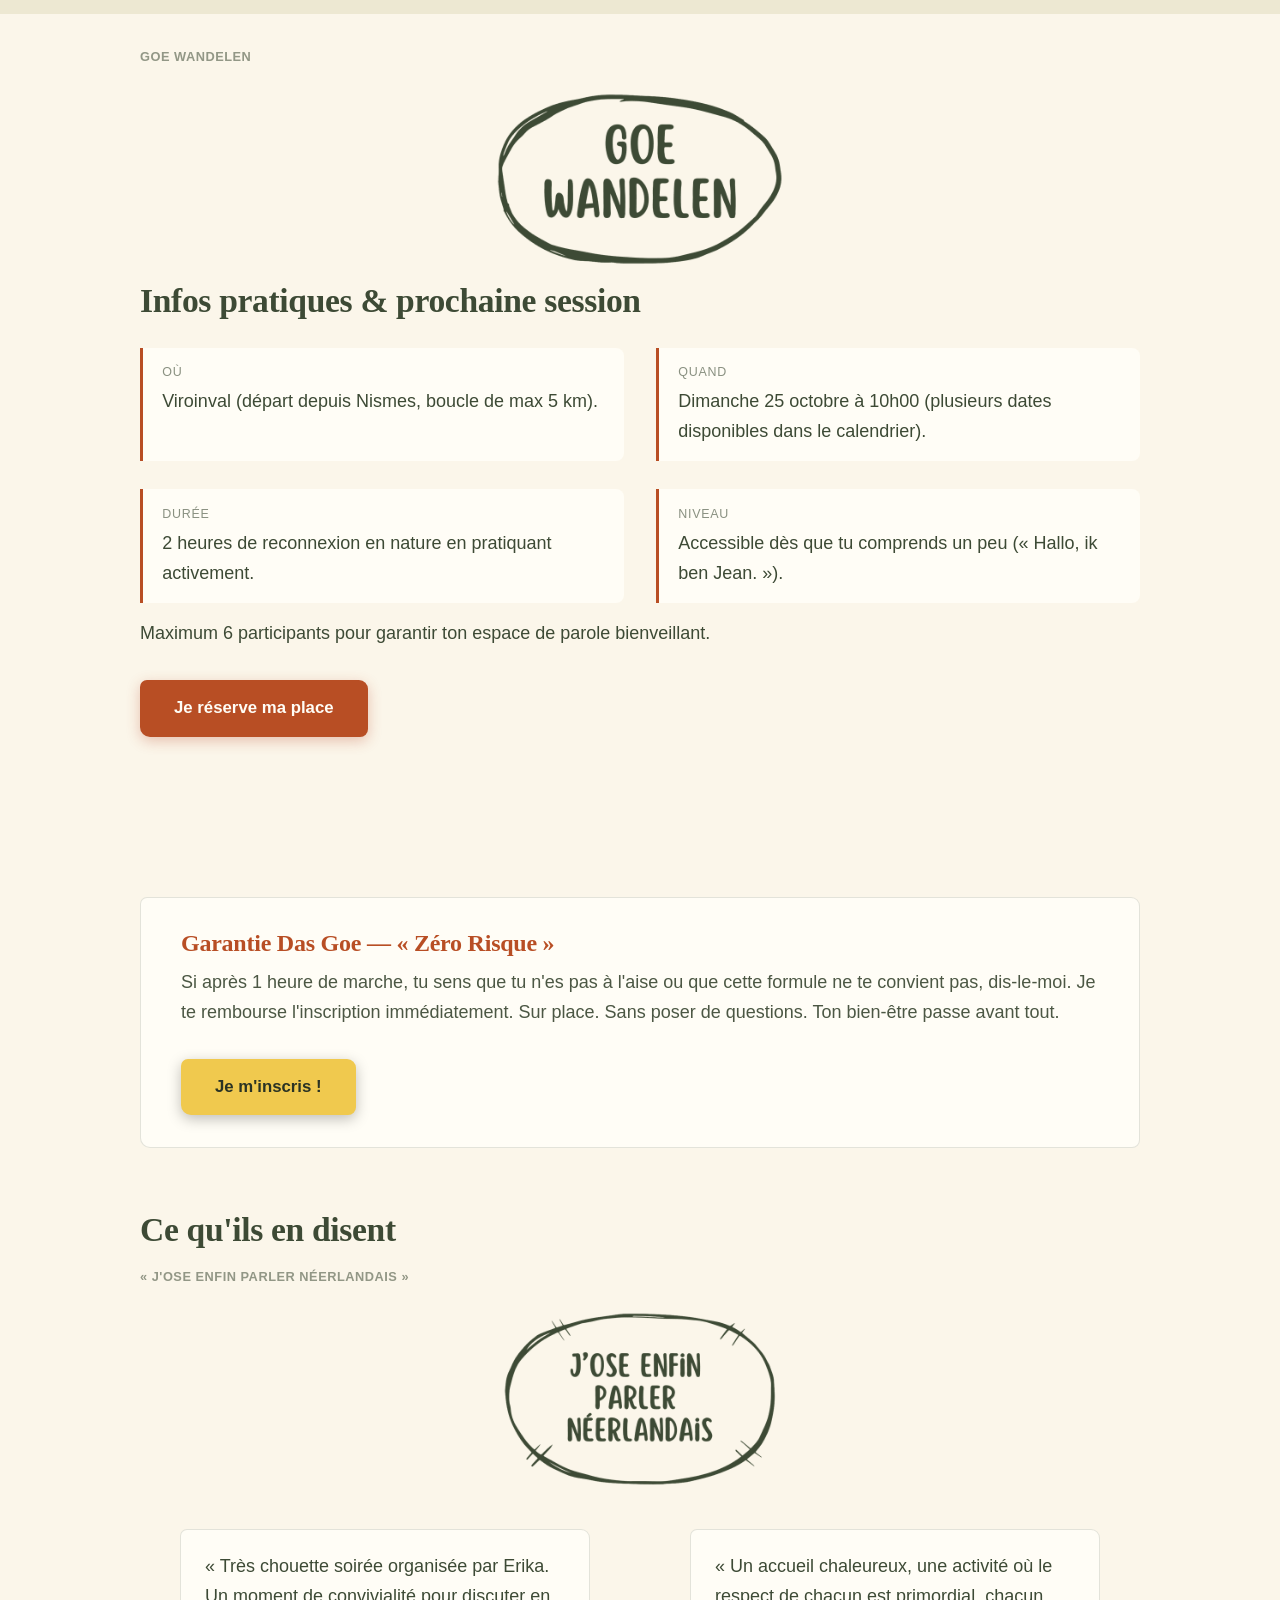
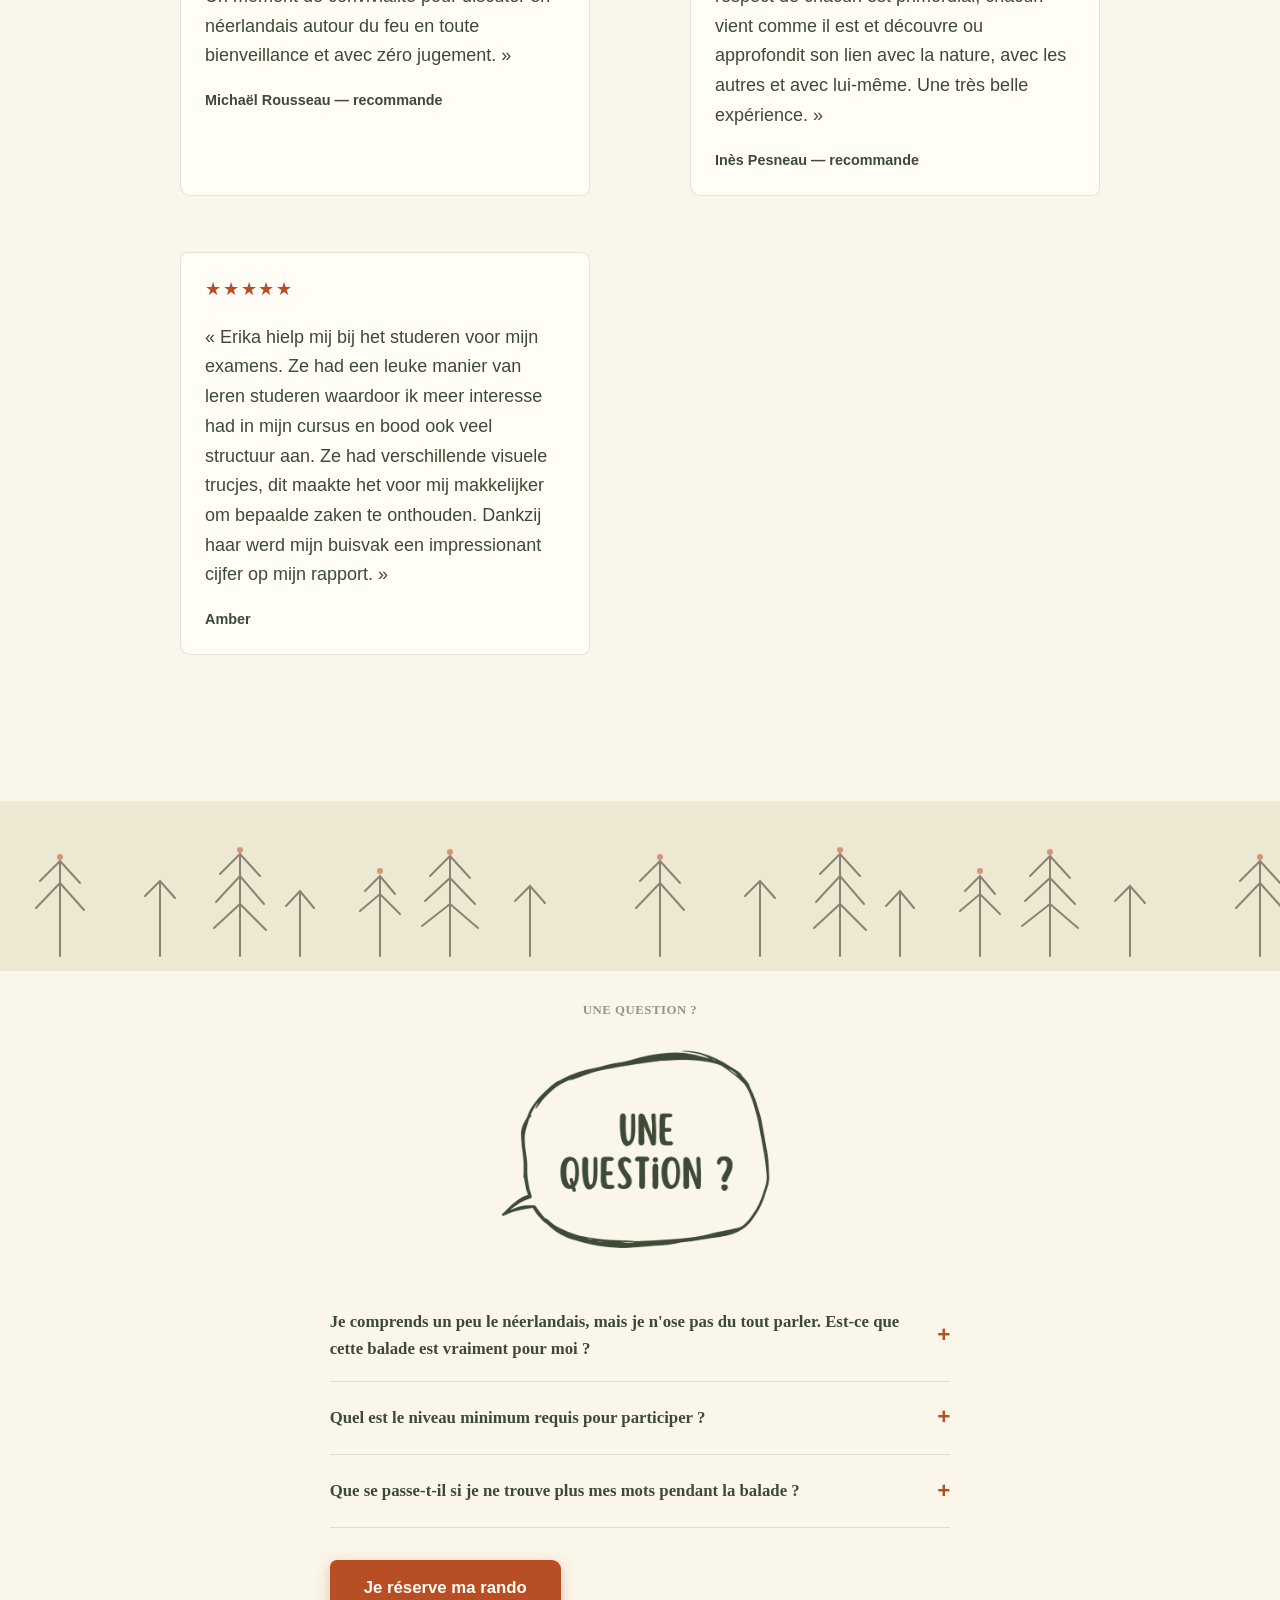
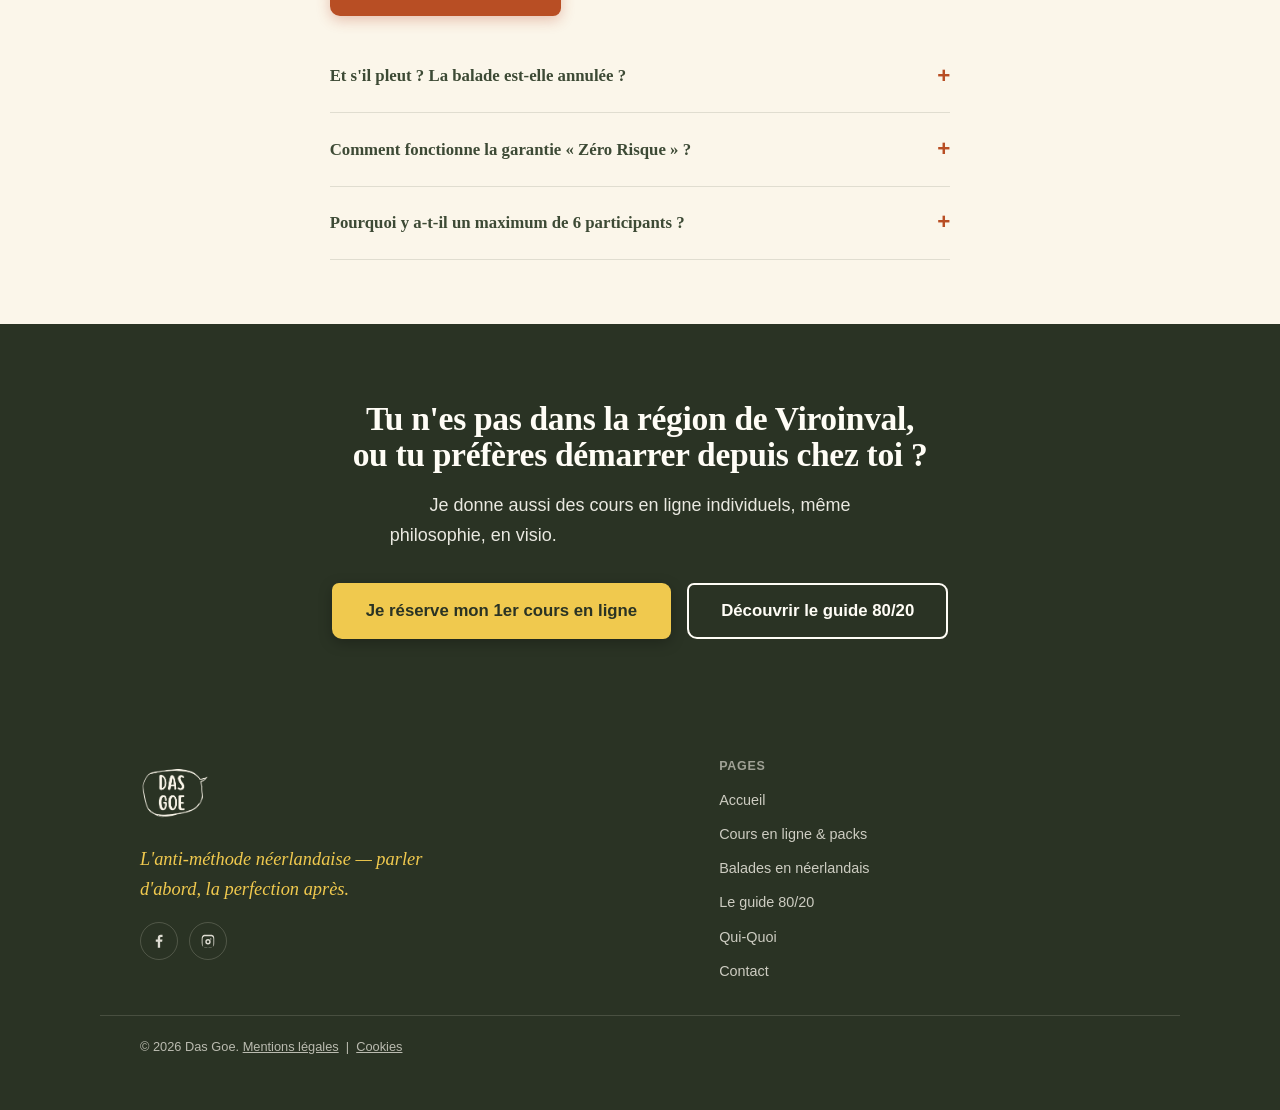
==== commit 0dff73a9: "fix" ====
--- a/balades.html
+++ b/balades.html
@@ -128,8 +128,7 @@
   <section class="section-paper">
     <div class="wrap lead-block">
       <p>Tu comprends le néerlandais, mais au moment de répondre, ton cerveau se fige&nbsp;?</p>
-      <p>C'est totalement normal. Les cours traditionnels stimulent la zone de la peur dans ton cerveau. Le stress bloque ta fluidité. Tu as peur d'être jugé, tu cherches tes mots, et tu abandonnes.</p>
-      <p>Pour libérer ta parole, il faut sortir de la classe.</p>
+      <p>C'est totalement normal. Les cours traditionnels stimulent la peur, le stress bloque ta fluidité — et tu abandonnes. Pour libérer ta parole, il faut sortir de la classe.</p>
 
       <h2 style="margin-top:2rem;">Balades en néerlandais</h2>
       <p>Oublie l'angoisse des listes de vocabulaire. Bienvenue chez Das Goe&nbsp;: la méthode de la marche active.</p>
@@ -227,7 +226,7 @@
       <div class="faq-list">
         <details class="faq-item">
           <summary>Je comprends un peu le néerlandais, mais je n'ose pas du tout parler. Est-ce que cette balade est vraiment pour moi&nbsp;?</summary>
-          <p>C'est exactement pour toi&nbsp;! La grande majorité des participants sont dans ta situation&nbsp;: ils ont le « dictionnaire bloqué dans la tête » par peur du jugement. Ici, pas de prof sévère, pas de notes. On marche, on fait des erreurs, on en rigole et on avance ensemble.</p>
+          <p>C'est exactement pour toi&nbsp;! La grande majorité des participants ont ce « dictionnaire bloqué dans la tête » par peur du jugement. Pas de prof sévère ici&nbsp;: on marche, on fait des erreurs, on en rigole.</p>
         </details>
         <details class="faq-item">
           <summary>Quel est le niveau minimum requis pour participer&nbsp;?</summary>
@@ -235,7 +234,7 @@
         </details>
         <details class="faq-item">
           <summary>Que se passe-t-il si je ne trouve plus mes mots pendant la balade&nbsp;?</summary>
-          <p>Rien de grave&nbsp;! On parle avec les mains, les pieds, et s'il le faut, on utilise un mot en français. Je suis là pour t'aider et te souffler le mot manquant, sans aucune pression. La nature autour de nous offre une multitude de sujets concrets pour que la conversation reste naturelle et fluide.</p>
+          <p>Rien de grave&nbsp;! On parle avec les mains, les pieds, et s'il le faut, un mot en français. Je suis là pour te souffler le mot manquant, sans aucune pression.</p>
         </details>
       </div>
       <div class="btn-row">
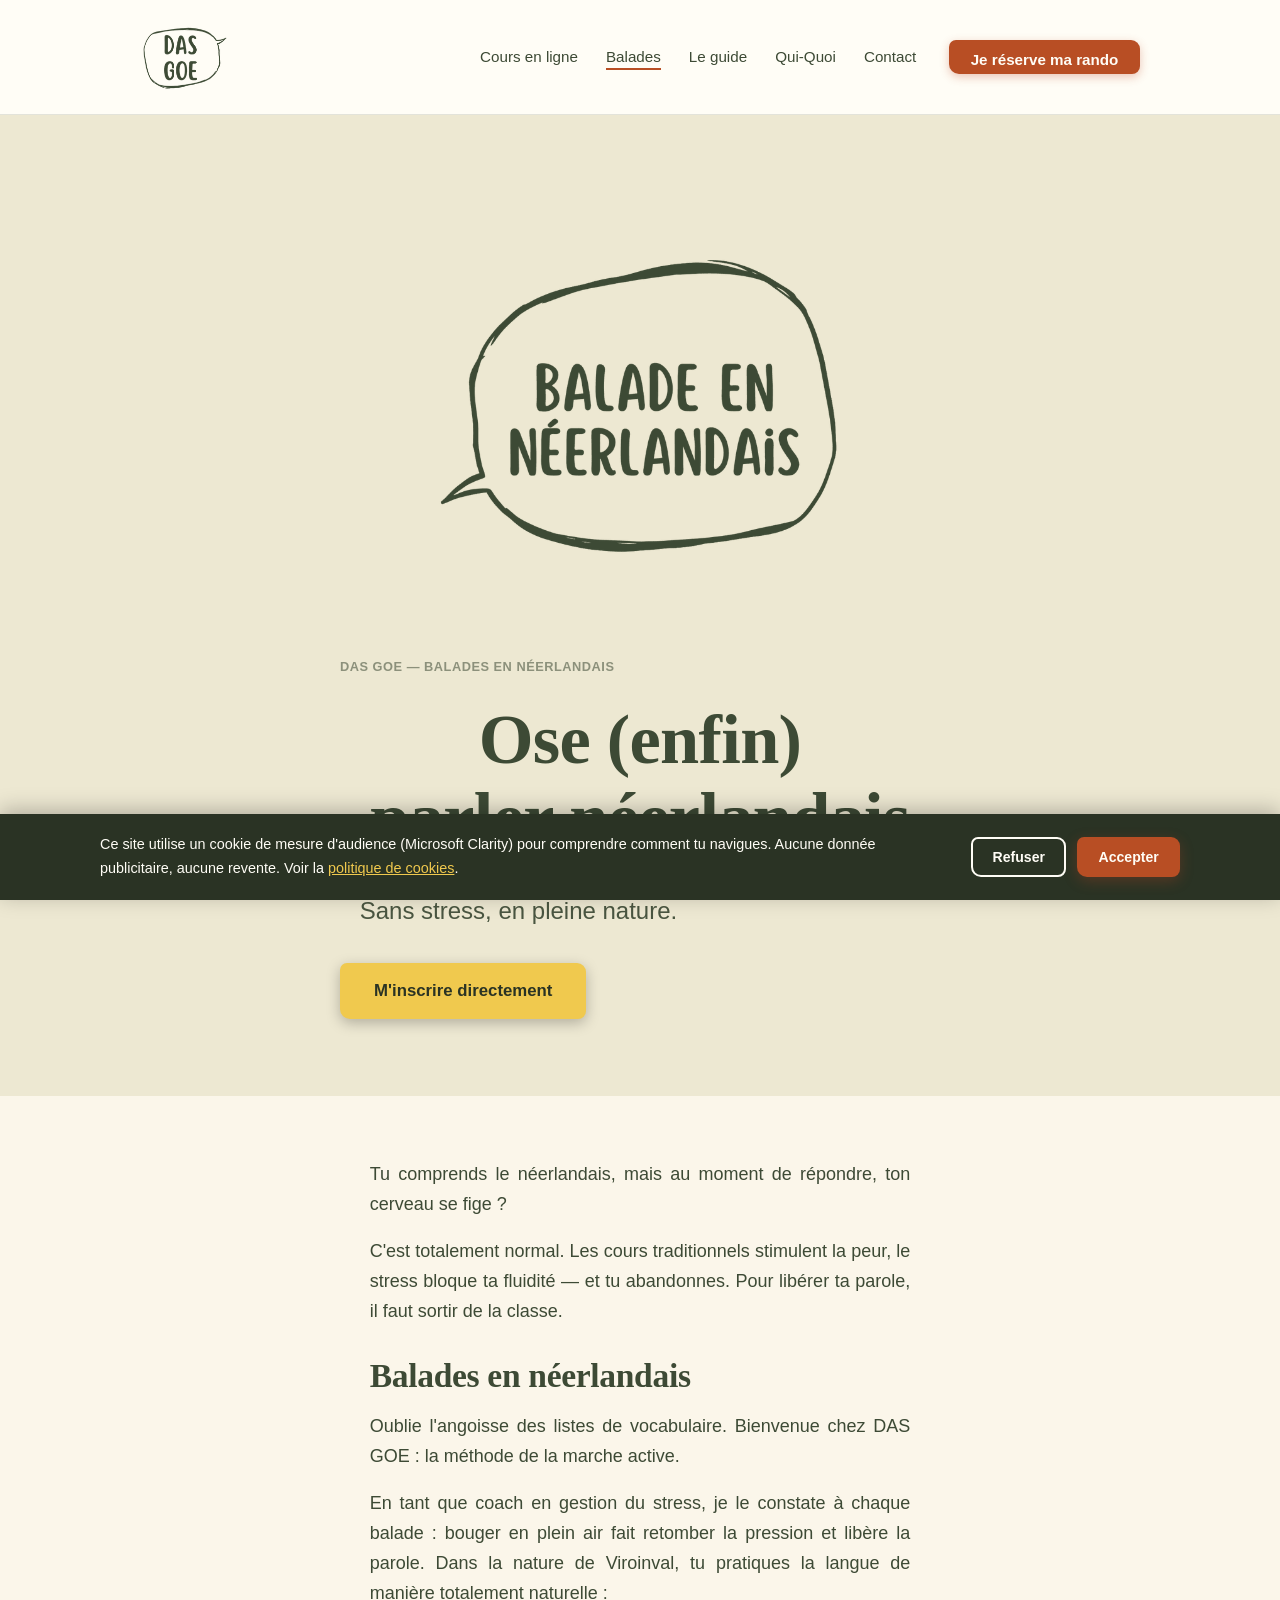
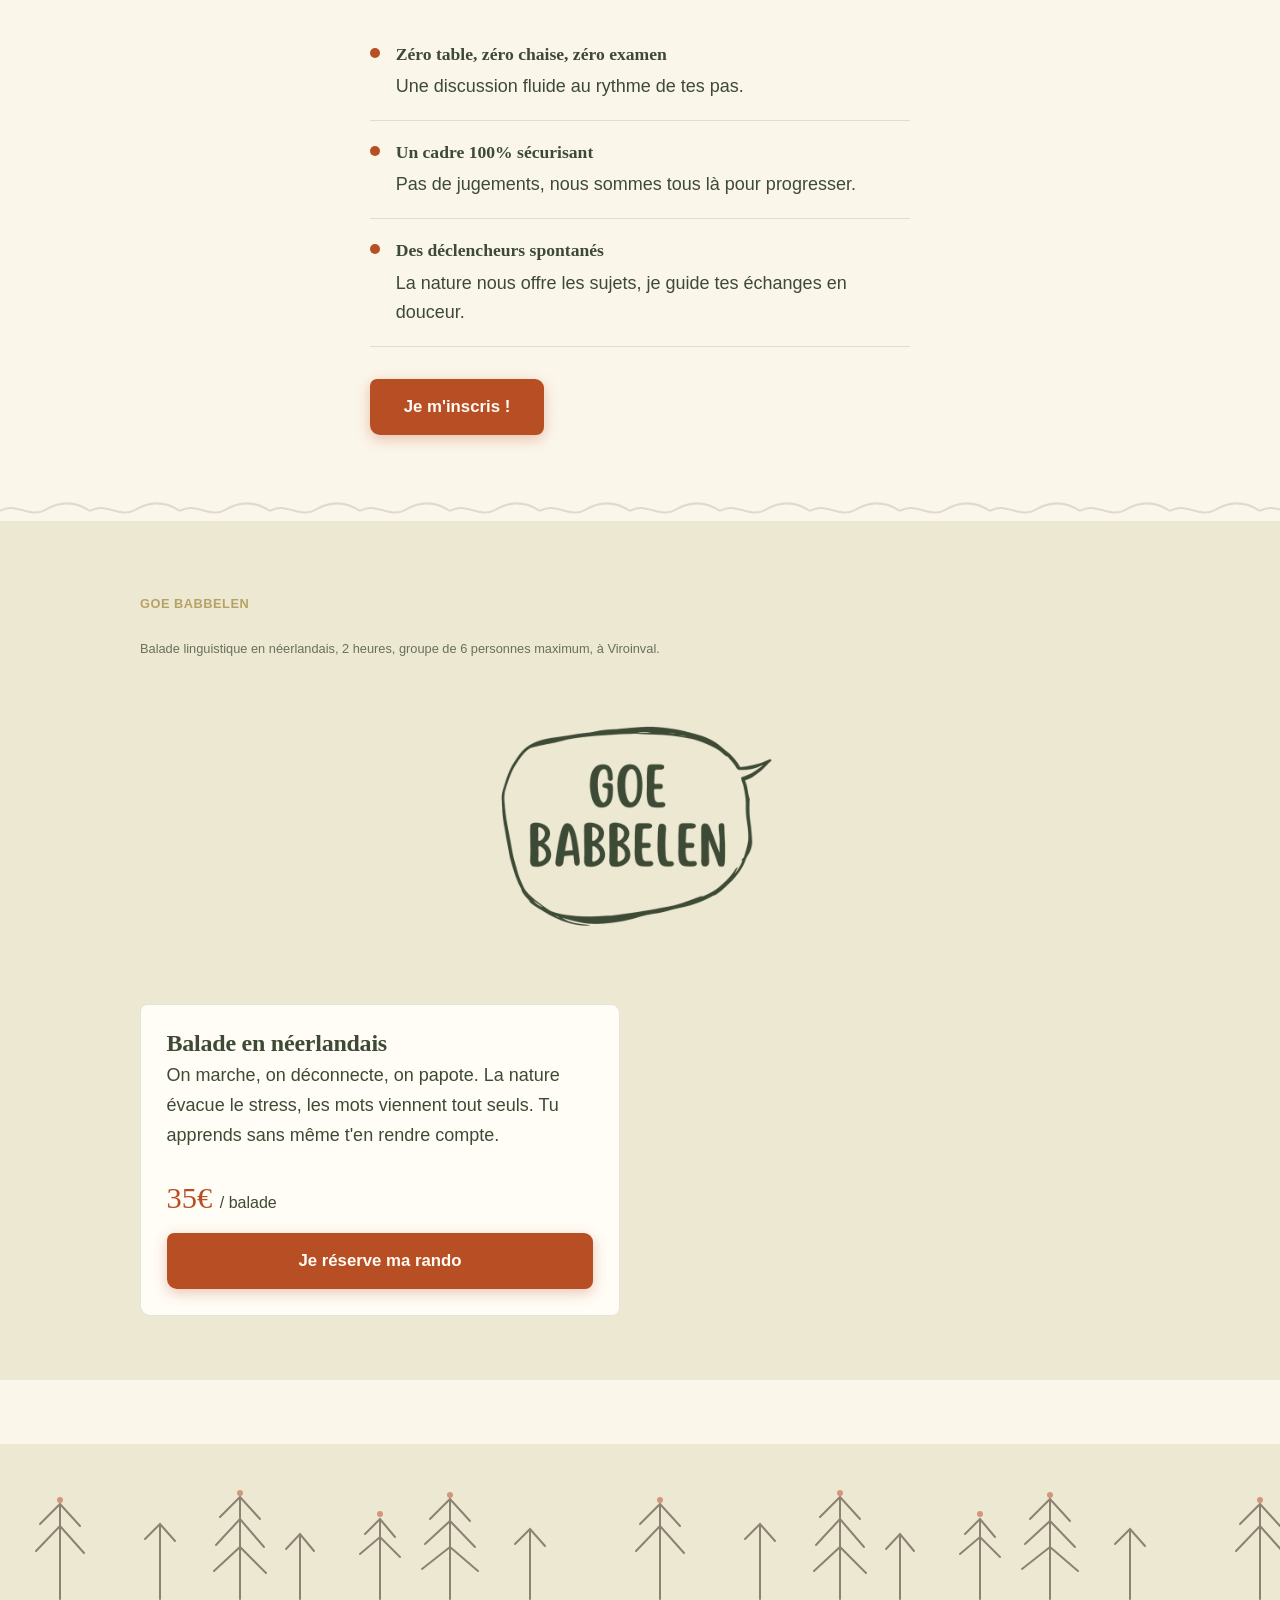
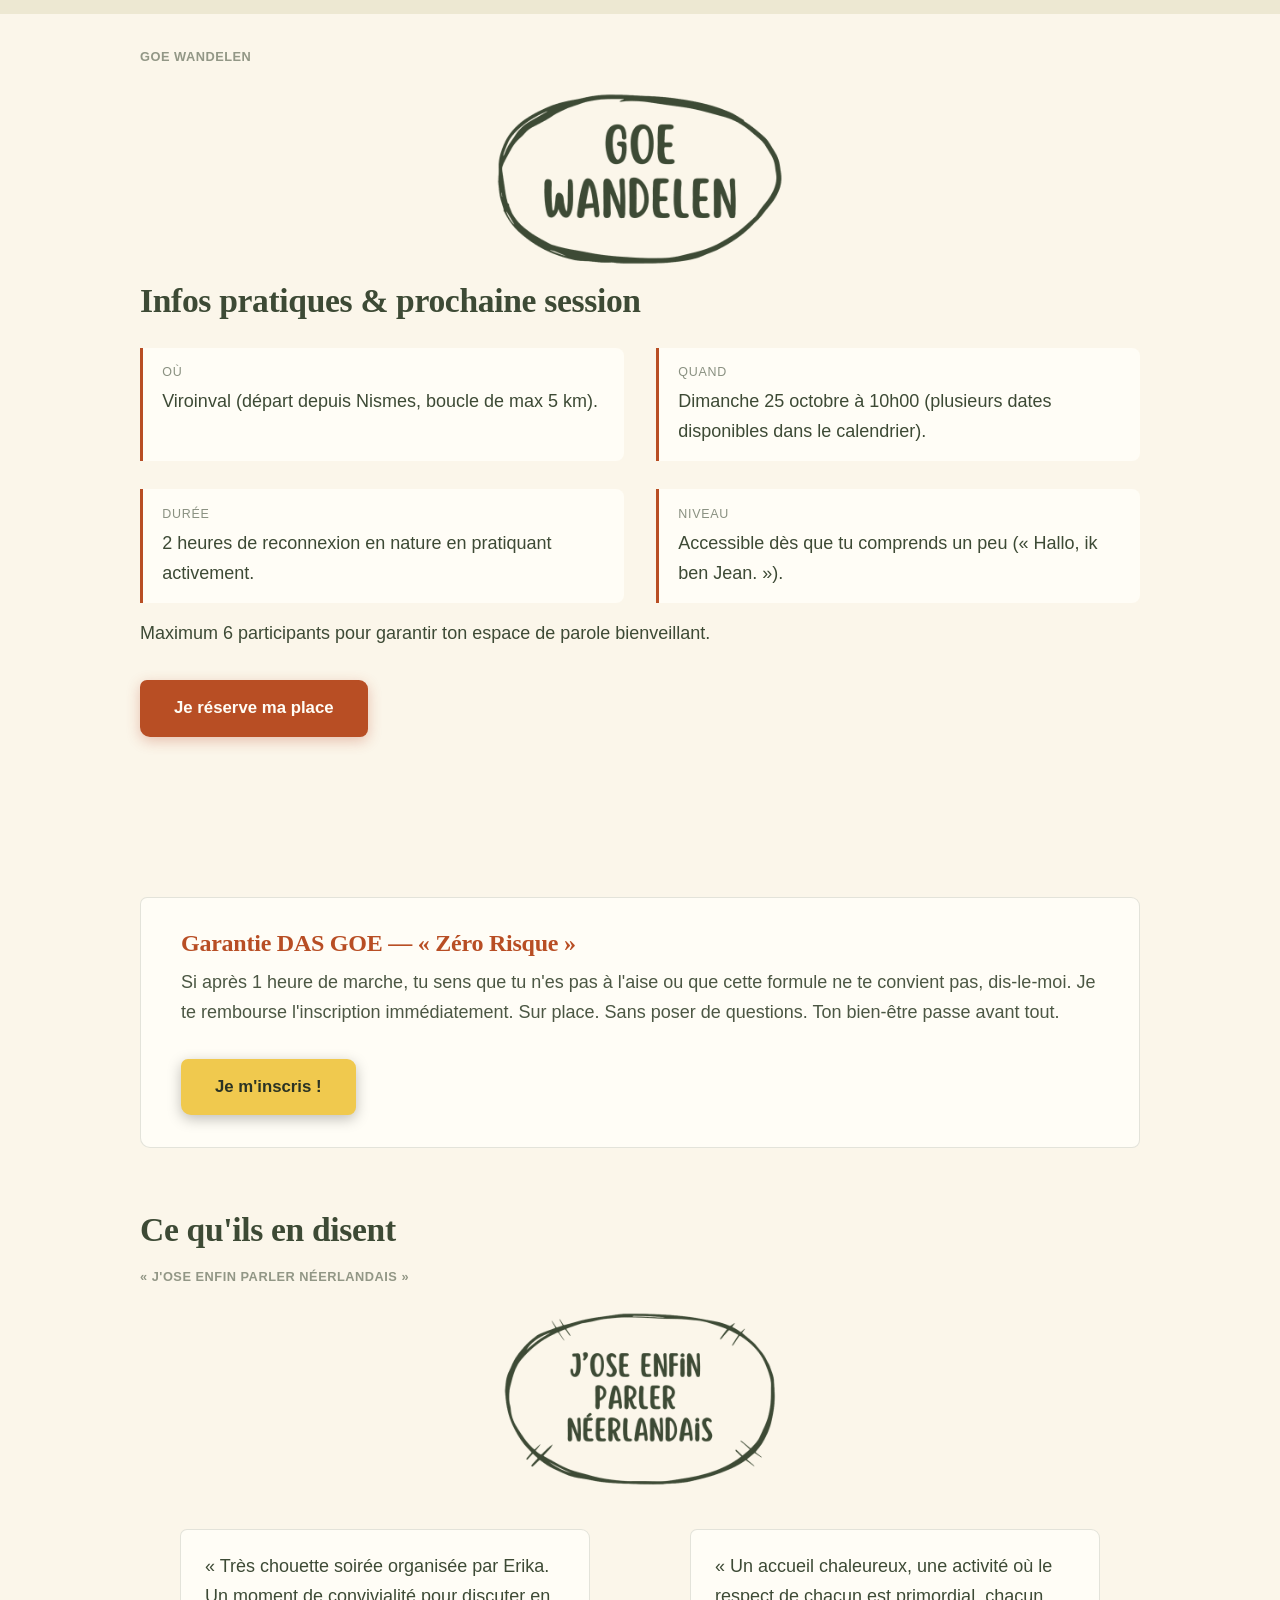
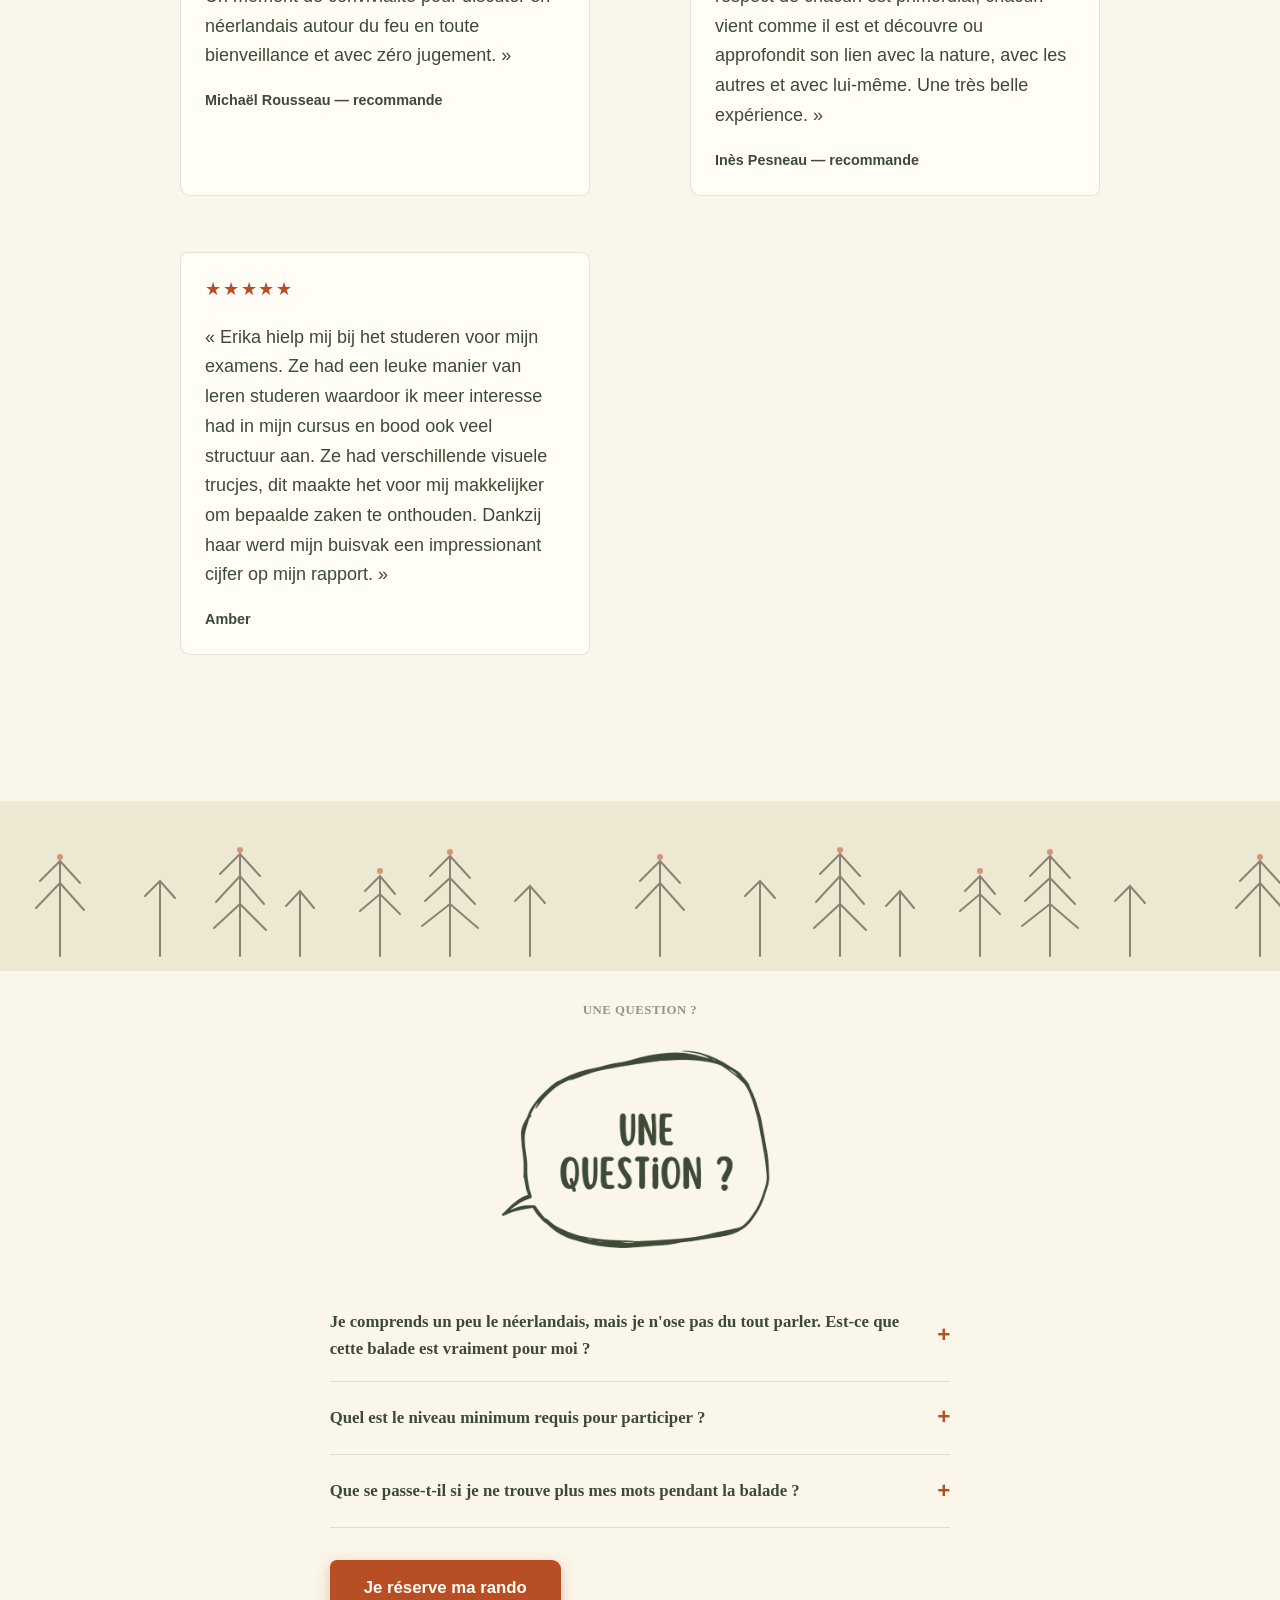
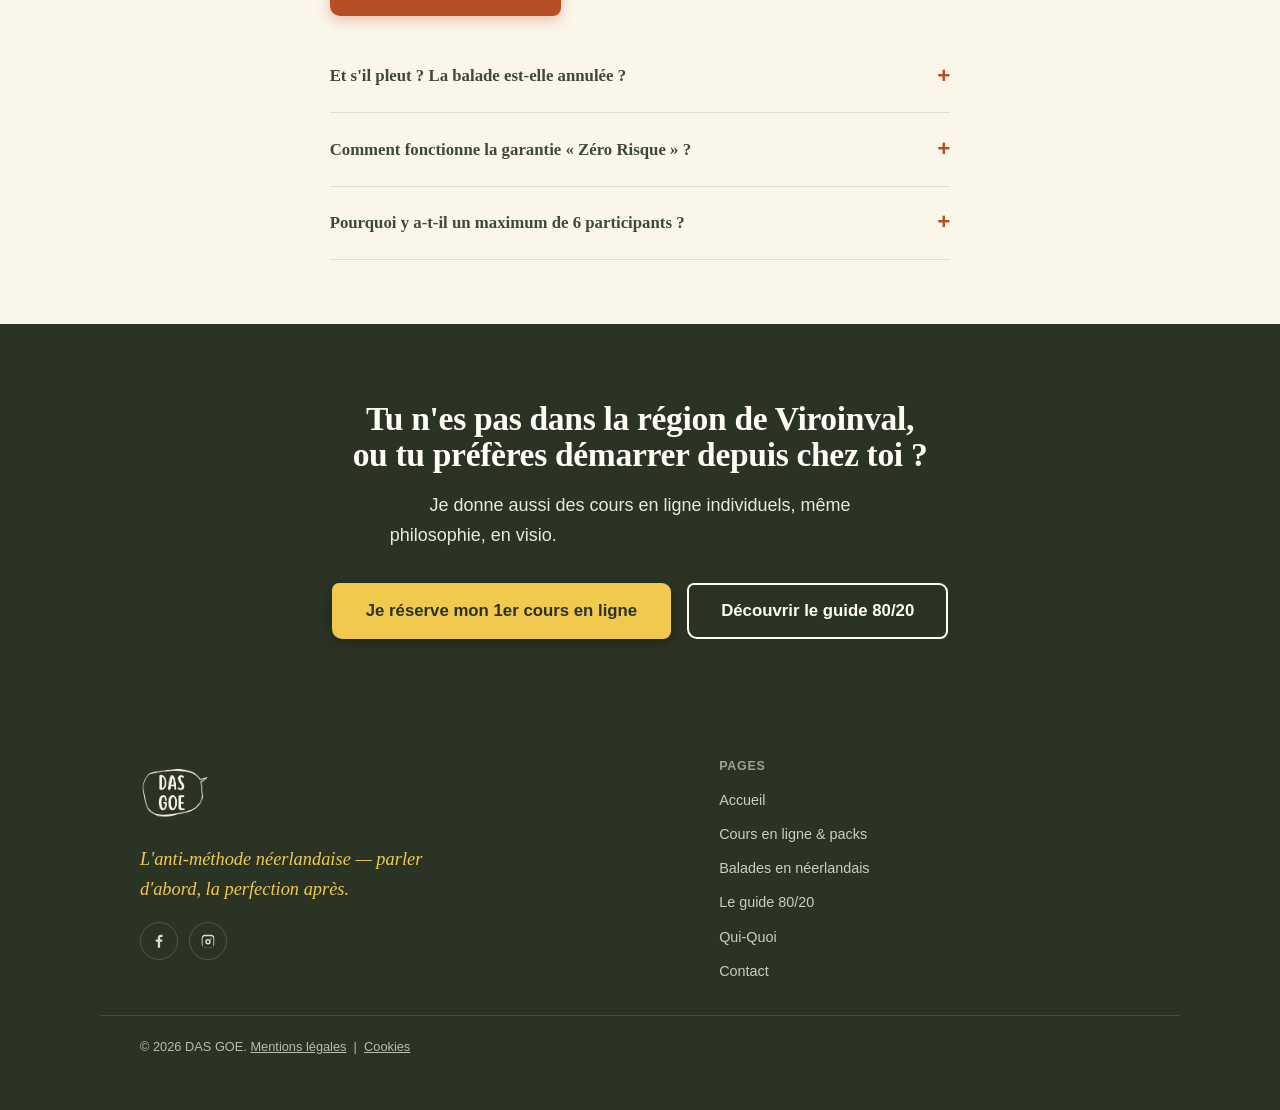
==== commit 23f3a8a1: "fix DAS GOE" ====
--- a/balades.html
+++ b/balades.html
@@ -4,10 +4,10 @@
 <meta charset="utf-8">
 <meta name="viewport" content="width=device-width, initial-scale=1">
 <meta name="format-detection" content="telephone=no, date=no, address=no, email=no">
-<title>Balades en néerlandais à Viroinval — Das Goe</title>
+<title>Balades en néerlandais à Viroinval — DAS GOE</title>
 <meta name="description" content="Ose parler néerlandais en pleine nature, sans stress. Balade de 2h à Viroinval, 35€, garantie zéro risque. Réserve ta prochaine sortie.">
 <link rel="canonical" href="https://dasgoe.be/balades.html">
-<meta property="og:title" content="Balades en néerlandais — Das Goe">
+<meta property="og:title" content="Balades en néerlandais — DAS GOE">
 <meta property="og:description" content="Ose (enfin) parler néerlandais. Sans stress, en pleine nature, à Viroinval.">
 <meta property="og:type" content="website">
 <meta property="og:url" content="https://dasgoe.be/balades.html">
@@ -18,7 +18,7 @@
   "@type": "Service",
   "serviceType": "Balade linguistique en néerlandais",
   "name": "Balade en néerlandais",
-  "provider": { "@type": "ProfessionalService", "name": "Das Goe", "url": "https://dasgoe.be/" },
+  "provider": { "@type": "ProfessionalService", "name": "DAS GOE", "url": "https://dasgoe.be/" },
   "areaServed": "Viroinval, Belgique",
   "description": "Balade de 2 heures dans la nature de Viroinval pour pratiquer le néerlandais oral sans stress, en petit groupe de 6 personnes maximum.",
   "offers": {
@@ -85,7 +85,7 @@
 
 <header class="site-header">
   <div class="wrap nav">
-    <a href="index.html" class="brand"><img src="images/badges/logo-das-goe-nav.webp" width="120" height="120" alt="" class="brand-logo-img"> <span class="sr-only">Das Goe</span></a>
+    <a href="index.html" class="brand"><img src="images/badges/logo-das-goe-nav.webp" width="120" height="120" alt="" class="brand-logo-img"> <span class="sr-only">DAS GOE</span></a>
     <nav aria-label="Navigation principale">
       <ul class="nav-links">
         <li><a href="cours-en-ligne.html">Cours en ligne</a></li>
@@ -116,7 +116,7 @@
   <section class="hero">
     <div class="wrap hero-inner">
       <div class="badge-row left"><img src="images/badges/badge-balade-en-neerlandais-ink.webp" width="520" height="520" alt="Balade en néerlandais" class="badge"></div>
-      <p class="caption-visible">Das Goe — Balades en néerlandais</p>
+      <p class="caption-visible">DAS GOE — Balades en néerlandais</p>
       <h1>Ose (enfin) <span class="scribble">parler néerlandais</span></h1>
       <p class="lede">Sans stress, en pleine nature.</p>
       <div class="btn-row">
@@ -131,7 +131,7 @@
       <p>C'est totalement normal. Les cours traditionnels stimulent la peur, le stress bloque ta fluidité — et tu abandonnes. Pour libérer ta parole, il faut sortir de la classe.</p>
 
       <h2 style="margin-top:2rem;">Balades en néerlandais</h2>
-      <p>Oublie l'angoisse des listes de vocabulaire. Bienvenue chez Das Goe&nbsp;: la méthode de la marche active.</p>
+      <p>Oublie l'angoisse des listes de vocabulaire. Bienvenue chez DAS GOE&nbsp;: la méthode de la marche active.</p>
       <p>En tant que coach en gestion du stress, je le constate à chaque balade&nbsp;: bouger en plein air fait retomber la pression et libère la parole. Dans la nature de Viroinval, tu pratiques la langue de manière totalement naturelle&nbsp;:</p>
 
       <ul class="pillars">
@@ -152,7 +152,7 @@
     <div class="wrap">
       <p class="caption-visible" style="color:var(--mustard-text);">Goe babbelen</p>
       <p style="font-size:.8rem; opacity:.75;">Balade linguistique en néerlandais, 2 heures, groupe de 6 personnes maximum, à Viroinval.</p>
-      <img src="images/badges/badge-goe-babbelen-ink.webp" width="520" height="520" alt="" loading="lazy" class="badge badge-sm" style="margin-bottom:1.2rem;">
+      <img src="images/badges/badge-goe-babbelen-ink.webp" width="520" height="520" alt="Goe babbelen" loading="lazy" class="badge badge-sm" style="margin-bottom:1.2rem;">
       <div class="offer-grid" style="grid-template-columns:1fr; max-width:480px;">
         <div class="offer-card">
           <h3>Balade en néerlandais</h3>
@@ -168,7 +168,7 @@
     <div class="wrap">
       <div class="nature-motif" role="presentation" aria-hidden="true"></div>
       <p class="caption-visible">Goe wandelen</p>
-      <img src="images/badges/badge-goe-wandelen-ink.webp" width="520" height="304" alt="" loading="lazy" class="badge badge-sm" style="margin-bottom:1rem;">
+      <img src="images/badges/badge-goe-wandelen-ink.webp" width="520" height="304" alt="Goe wandelen" loading="lazy" class="badge badge-sm" style="margin-bottom:1rem;">
       <h2>Infos pratiques &amp; prochaine session</h2>
       <div class="info-grid">
         <div class="info-item"><span class="label">Où</span>Viroinval (départ depuis Nismes, boucle de max 5 km).</div>
@@ -186,7 +186,7 @@
   <section class="section-paper">
     <div class="wrap">
       <div class="guarantee">
-        <h3>Garantie Das Goe — « Zéro Risque »</h3>
+        <h3>Garantie DAS GOE — « Zéro Risque »</h3>
         <p style="margin:0; opacity:.92;">Si après 1 heure de marche, tu sens que tu n'es pas à l'aise ou que cette formule ne te convient pas, dis-le-moi. Je te rembourse l'inscription immédiatement. Sur place. Sans poser de questions. Ton bien-être passe avant tout.</p>
         <div class="btn-row">
           <a href="#reserver" class="btn btn-on-dark">Je m'inscris&nbsp;!</a>
@@ -199,7 +199,7 @@
     <div class="wrap">
       <h2>Ce qu'ils en disent</h2>
       <p class="caption-visible">« J'ose enfin parler néerlandais »</p>
-      <img src="images/badges/badge-jose-enfin-ink.webp" width="520" height="304" alt="" loading="lazy" class="badge badge-sm" style="margin-bottom:1rem;">
+      <img src="images/badges/badge-jose-enfin-ink.webp" width="520" height="304" alt="J’ose enfin parler néerlandais" loading="lazy" class="badge badge-sm" style="margin-bottom:1rem;">
       <div class="testimonials">
         <blockquote class="testimonial">
           <p>« Très chouette soirée organisée par Erika. Un moment de convivialité pour discuter en néerlandais autour du feu en toute bienveillance et avec zéro jugement. »</p>
@@ -222,7 +222,7 @@
     <div class="wrap" style="max-width:70ch;">
       <div class="nature-motif" role="presentation" aria-hidden="true"></div>
       <h2 class="caption-visible">Une question&nbsp;?</h2>
-      <img src="images/badges/badge-une-question-ink.webp" width="520" height="390" alt="" loading="lazy" class="badge badge-sm" style="margin-bottom:1rem;">
+      <img src="images/badges/badge-une-question-ink.webp" width="520" height="390" alt="Une question ?" loading="lazy" class="badge badge-sm" style="margin-bottom:1rem;">
       <div class="faq-list">
         <details class="faq-item">
           <summary>Je comprends un peu le néerlandais, mais je n'ose pas du tout parler. Est-ce que cette balade est vraiment pour moi&nbsp;?</summary>
@@ -273,11 +273,11 @@
 <footer class="site-footer">
   <div class="wrap footer-grid">
     <div>
-      <div class="footer-logo-row"><img src="images/badges/logo-das-goe-paper.webp" alt="" width="700" height="700" loading="lazy"><p class="brand-line sr-only">Das Goe</p></div>
+      <div class="footer-logo-row"><img src="images/badges/logo-das-goe-paper.webp" alt="" width="700" height="700" loading="lazy"><p class="brand-line sr-only">DAS GOE</p></div>
       <p class="footer-tagline">L'anti-méthode néerlandaise — parler d'abord, la perfection après.</p>
       <ul class="social-links">
-        <li><a href="#" aria-label="Das Goe sur Facebook"><svg viewBox="0 0 24 24" aria-hidden="true"><path d="M13.5 21v-8h2.7l.4-3.1h-3.1V8c0-.9.25-1.5 1.55-1.5H16.7V3.7C16.4 3.65 15.4 3.6 14.3 3.6c-2.3 0-3.9 1.4-3.9 4V10H7.7v3.1h2.7v8h3.1Z"/></svg></a></li>
-        <li><a href="#" aria-label="Das Goe sur Instagram"><svg viewBox="0 0 24 24" aria-hidden="true"><path d="M12 3.6c2.5 0 2.8 0 3.8.05 1 .05 1.6.2 2 .35.5.2.9.4 1.3.8.4.4.6.8.8 1.3.15.4.3 1 .35 2 .05 1 .05 1.3.05 3.8s0 2.8-.05 3.8c-.05 1-.2 1.6-.35 2-.2.5-.4.9-.8 1.3-.4.4-.8.6-1.3.8-.4.15-1 .3-2 .35-1 .05-1.3.05-3.8.05s-2.8 0-3.8-.05c-1-.05-1.6-.2-2-.35a3.6 3.6 0 0 1-1.3-.8 3.6 3.6 0 0 1-.8-1.3c-.15-.4-.3-1-.35-2C3.6 14.8 3.6 14.5 3.6 12s0-2.8.05-3.8c.05-1 .2-1.6.35-2 .2-.5.4-.9.8-1.3.4-.4.8-.6 1.3-.8.4-.15 1-.3 2-.35C9.2 3.6 9.5 3.6 12 3.6Zm0 2.16c-2.45 0-2.73 0-3.7.05-.83.04-1.28.17-1.58.29-.4.15-.68.34-.98.64-.3.3-.49.58-.64.98-.12.3-.25.75-.29 1.58-.05.97-.05 1.25-.05 3.7s0 2.73.05 3.7c.04.83.17 1.28.29 1.58.15.4.34.68.64.98.3.3.58.49.98.64.3.12.75.25 1.58.29.97.05 1.25.05 3.7.05s2.73 0 3.7-.05c.83-.04 1.28-.17 1.58-.29.4-.15.68-.34.98-.64.3-.3.49-.58.64-.98.12-.3.25-.75.29-1.58.05-.97.05-1.25.05-3.7s0-2.73-.05-3.7c-.04-.83-.17-1.28-.29-1.58a2.6 2.6 0 0 0-.64-.98 2.6 2.6 0 0 0-.98-.64c-.3-.12-.75-.25-1.58-.29-.97-.05-1.25-.05-3.7-.05Zm0 3.68a3.56 3.56 0 1 1 0 7.12 3.56 3.56 0 0 1 0-7.12Zm0 1.87a1.69 1.69 0 1 0 0 3.38 1.69 1.69 0 0 0 0-3.38Zm4.53-2.06a.83.83 0 1 1-1.66 0 .83.83 0 0 1 1.66 0Z"/></svg></a></li>
+        <li><a href="#" aria-label="DAS GOE sur Facebook"><svg viewBox="0 0 24 24" aria-hidden="true"><path d="M13.5 21v-8h2.7l.4-3.1h-3.1V8c0-.9.25-1.5 1.55-1.5H16.7V3.7C16.4 3.65 15.4 3.6 14.3 3.6c-2.3 0-3.9 1.4-3.9 4V10H7.7v3.1h2.7v8h3.1Z"/></svg></a></li>
+        <li><a href="#" aria-label="DAS GOE sur Instagram"><svg viewBox="0 0 24 24" aria-hidden="true"><path d="M12 3.6c2.5 0 2.8 0 3.8.05 1 .05 1.6.2 2 .35.5.2.9.4 1.3.8.4.4.6.8.8 1.3.15.4.3 1 .35 2 .05 1 .05 1.3.05 3.8s0 2.8-.05 3.8c-.05 1-.2 1.6-.35 2-.2.5-.4.9-.8 1.3-.4.4-.8.6-1.3.8-.4.15-1 .3-2 .35-1 .05-1.3.05-3.8.05s-2.8 0-3.8-.05c-1-.05-1.6-.2-2-.35a3.6 3.6 0 0 1-1.3-.8 3.6 3.6 0 0 1-.8-1.3c-.15-.4-.3-1-.35-2C3.6 14.8 3.6 14.5 3.6 12s0-2.8.05-3.8c.05-1 .2-1.6.35-2 .2-.5.4-.9.8-1.3.4-.4.8-.6 1.3-.8.4-.15 1-.3 2-.35C9.2 3.6 9.5 3.6 12 3.6Zm0 2.16c-2.45 0-2.73 0-3.7.05-.83.04-1.28.17-1.58.29-.4.15-.68.34-.98.64-.3.3-.49.58-.64.98-.12.3-.25.75-.29 1.58-.05.97-.05 1.25-.05 3.7s0 2.73.05 3.7c.04.83.17 1.28.29 1.58.15.4.34.68.64.98.3.3.58.49.98.64.3.12.75.25 1.58.29.97.05 1.25.05 3.7.05s2.73 0 3.7-.05c.83-.04 1.28-.17 1.58-.29.4-.15.68-.34.98-.64.3-.3.49-.58.64-.98.12-.3.25-.75.29-1.58.05-.97.05-1.25.05-3.7s0-2.73-.05-3.7c-.04-.83-.17-1.28-.29-1.58a2.6 2.6 0 0 0-.64-.98 2.6 2.6 0 0 0-.98-.64c-.3-.12-.75-.25-1.58-.29-.97-.05-1.25-.05-3.7-.05Zm0 3.68a3.56 3.56 0 1 1 0 7.12 3.56 3.56 0 0 1 0-7.12Zm0 1.87a1.69 1.69 0 1 0 0 3.38 1.69 1.69 0 0 0 0-3.38Zm4.53-2.06a.83.83 0 1 1-1.66 0 .83.83 0 0 1 1.66 0Z"/></svg></a></li>
       </ul>
     </div>
     <nav aria-label="Plan du site">
@@ -293,7 +293,7 @@
     </nav>
   </div>
   <div class="wrap legal">
-    <p>© 2026 Das Goe. <a href="mentions-legales.html">Mentions légales</a> &nbsp;|&nbsp; <a href="cookies.html">Cookies</a></p>
+    <p>© 2026 DAS GOE. <a href="mentions-legales.html">Mentions légales</a> &nbsp;|&nbsp; <a href="cookies.html">Cookies</a></p>
   </div>
 </footer>
 
--- a/css/style.css
+++ b/css/style.css
@@ -91,7 +91,7 @@
   font-style: italic;
   font-weight: 500;
   font-size: var(--step-1);
-  color: var(--coral-light);
+  color: var(--mustard-text);
   margin-bottom: .4em;
 }
 .wrap{
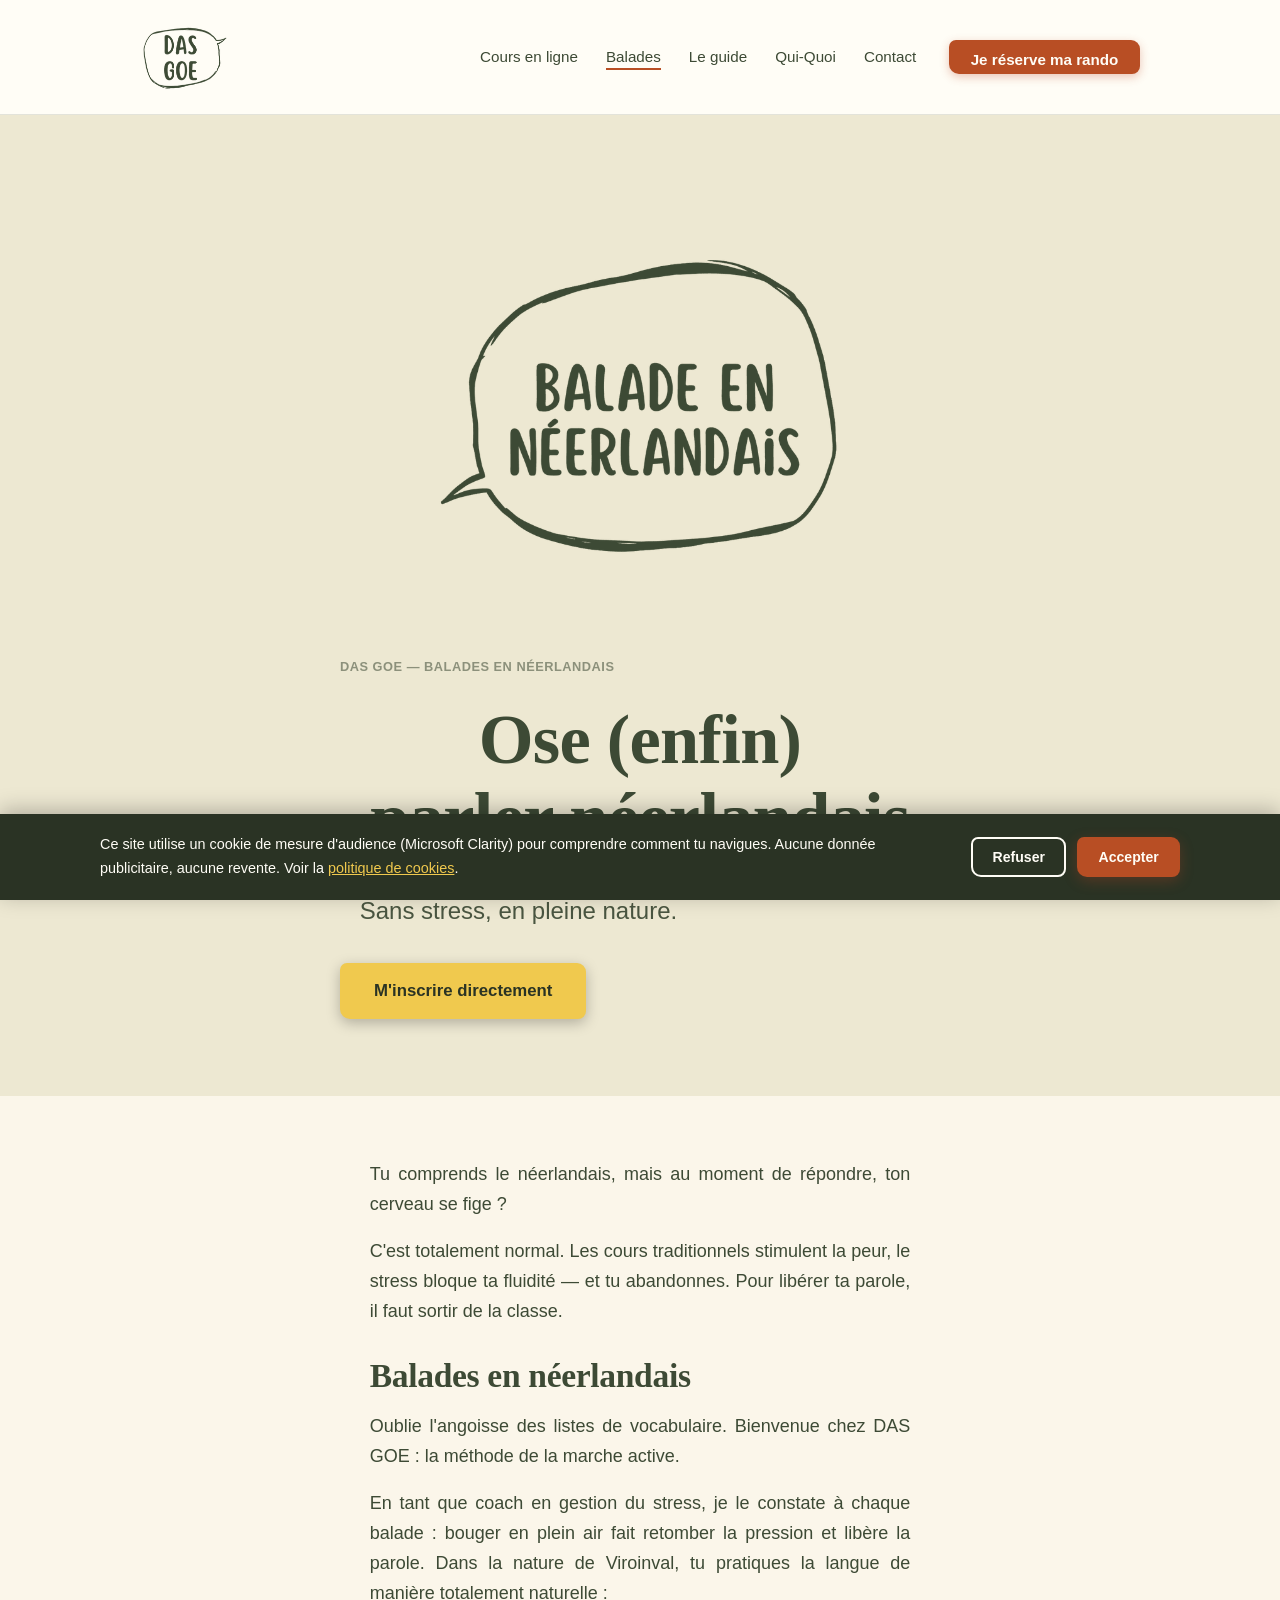
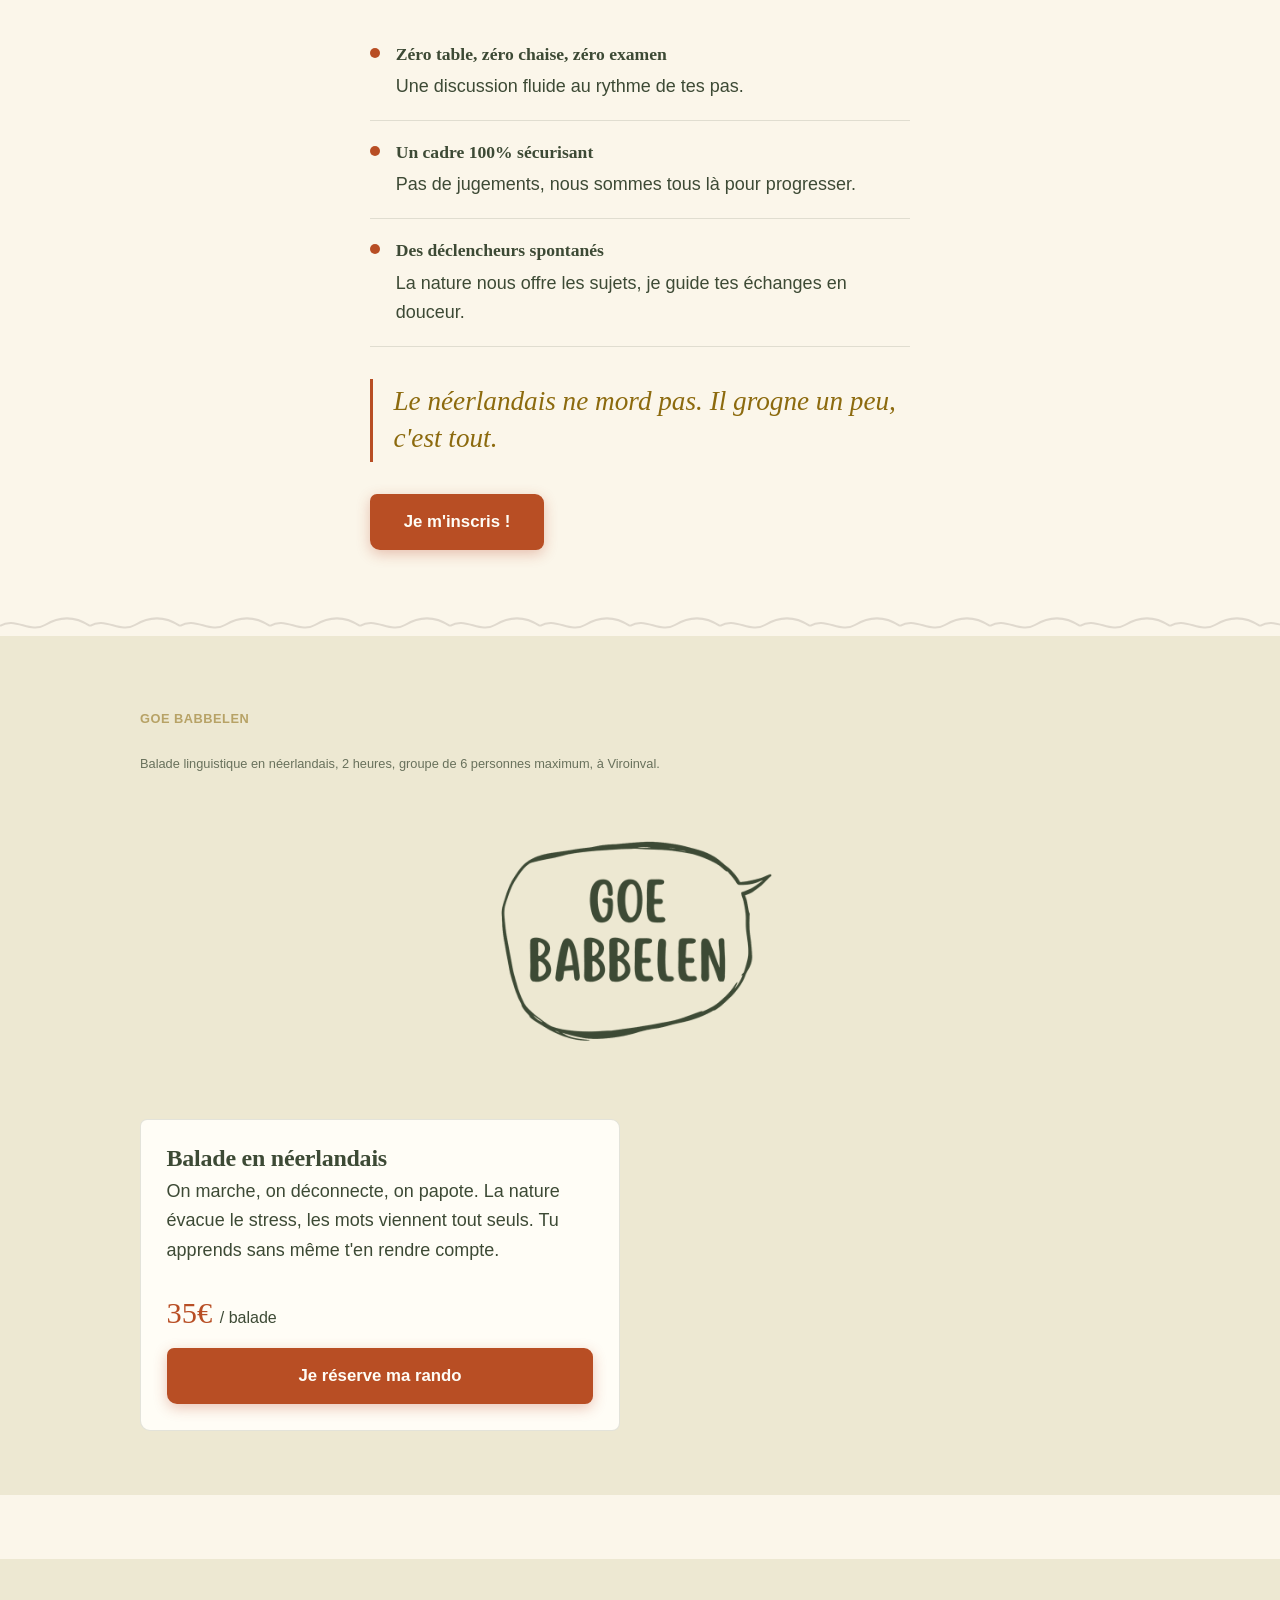
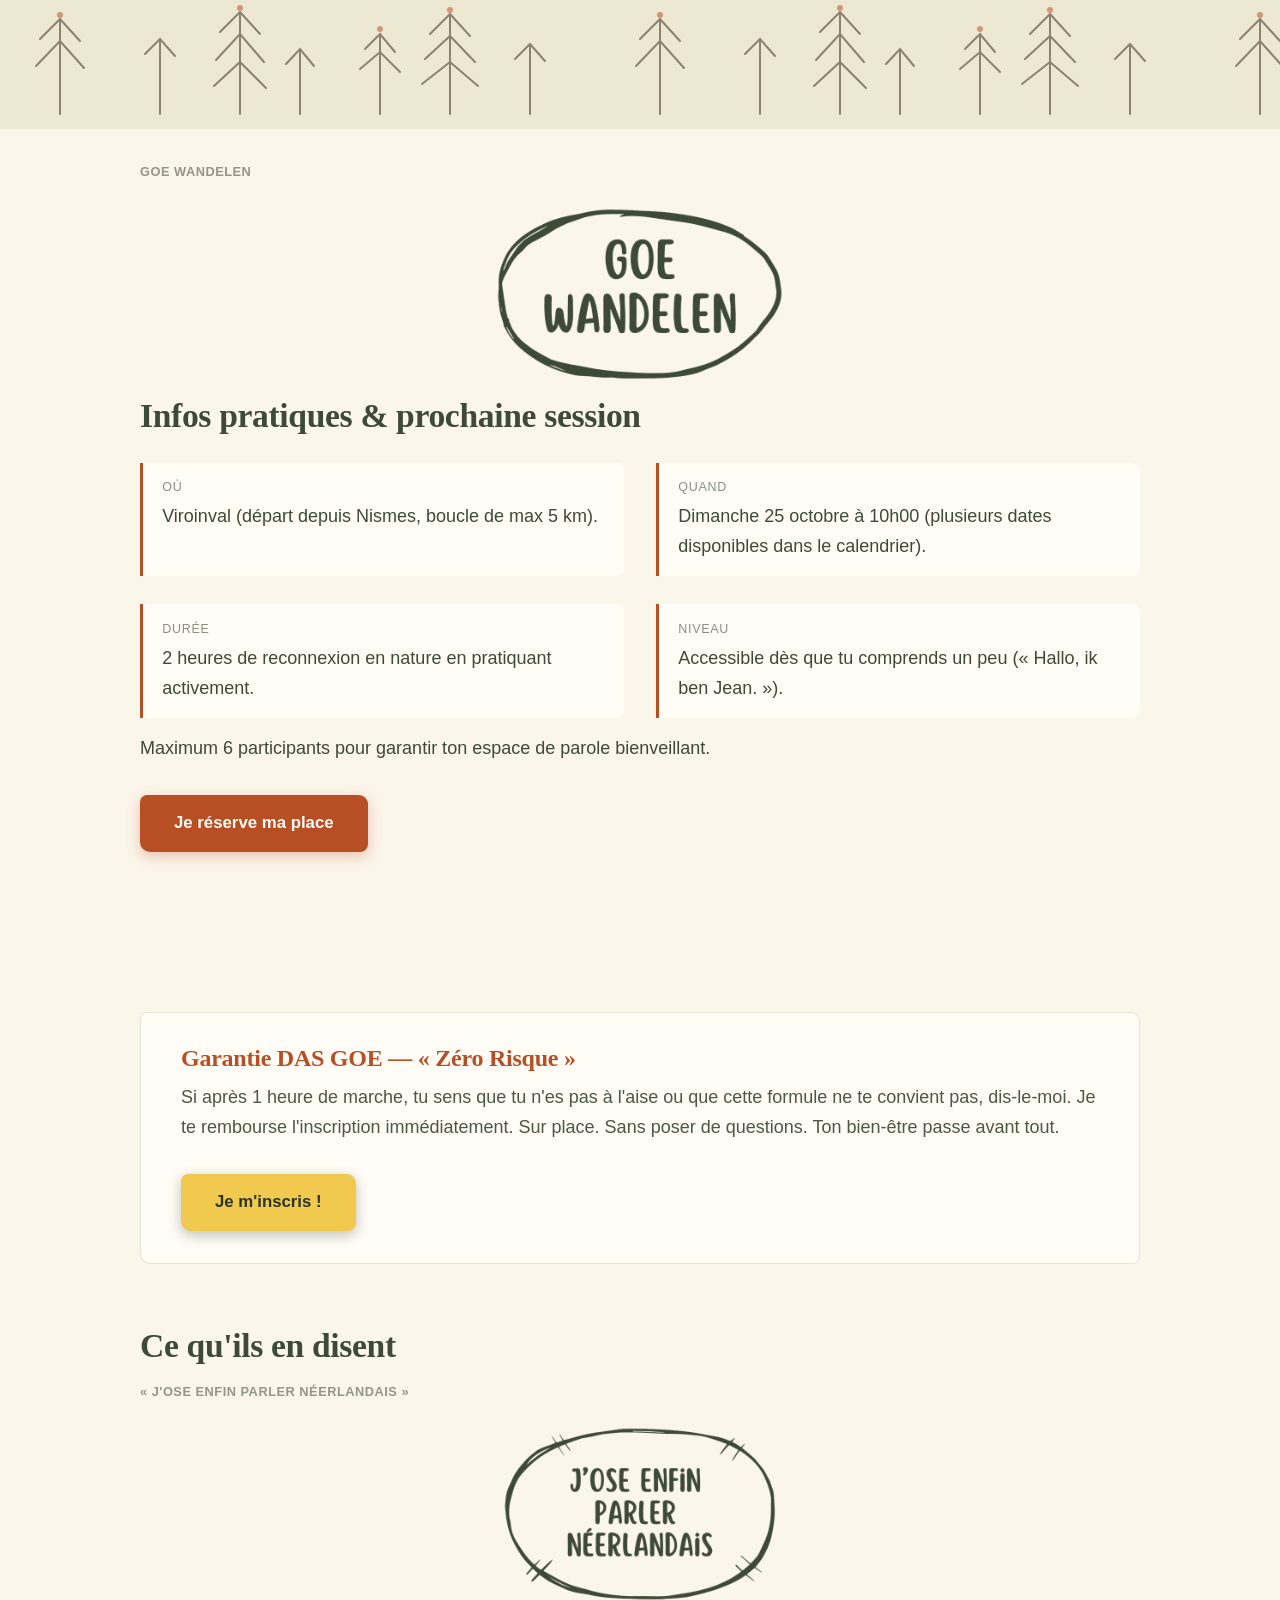
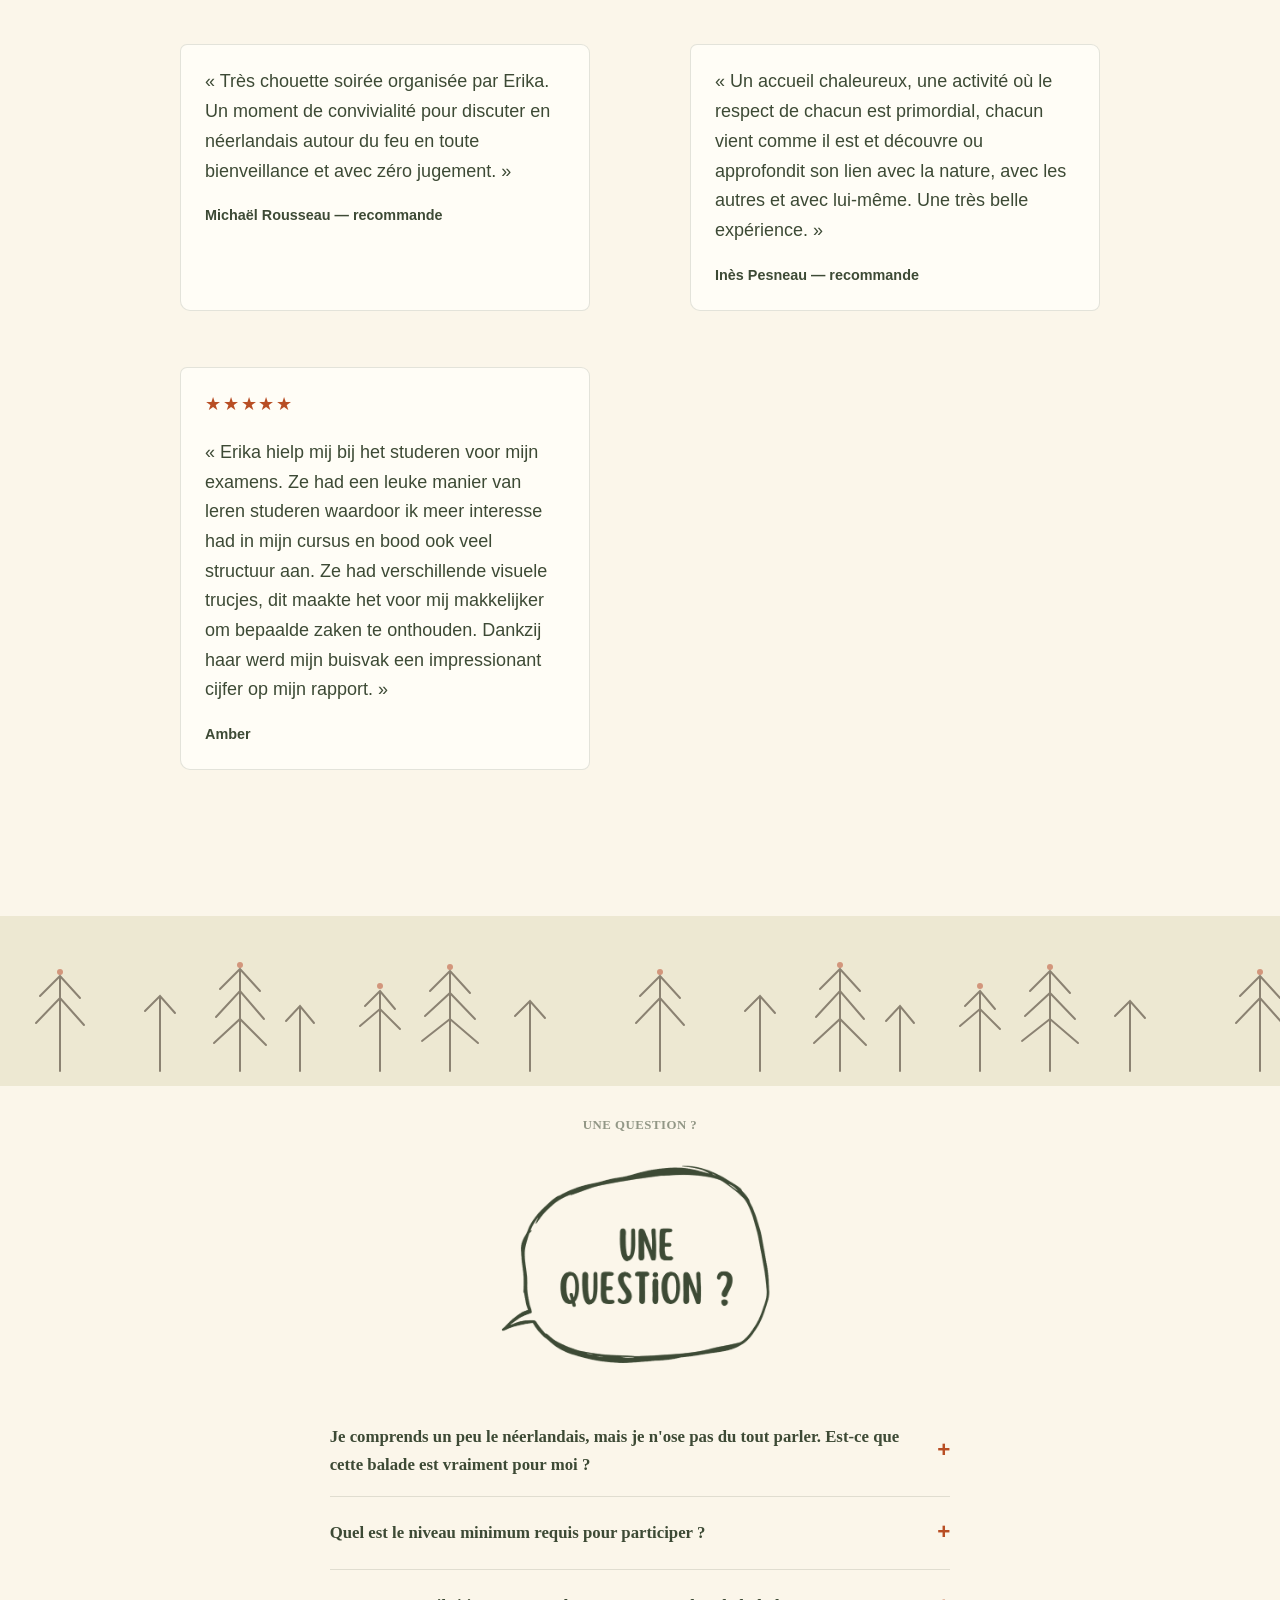
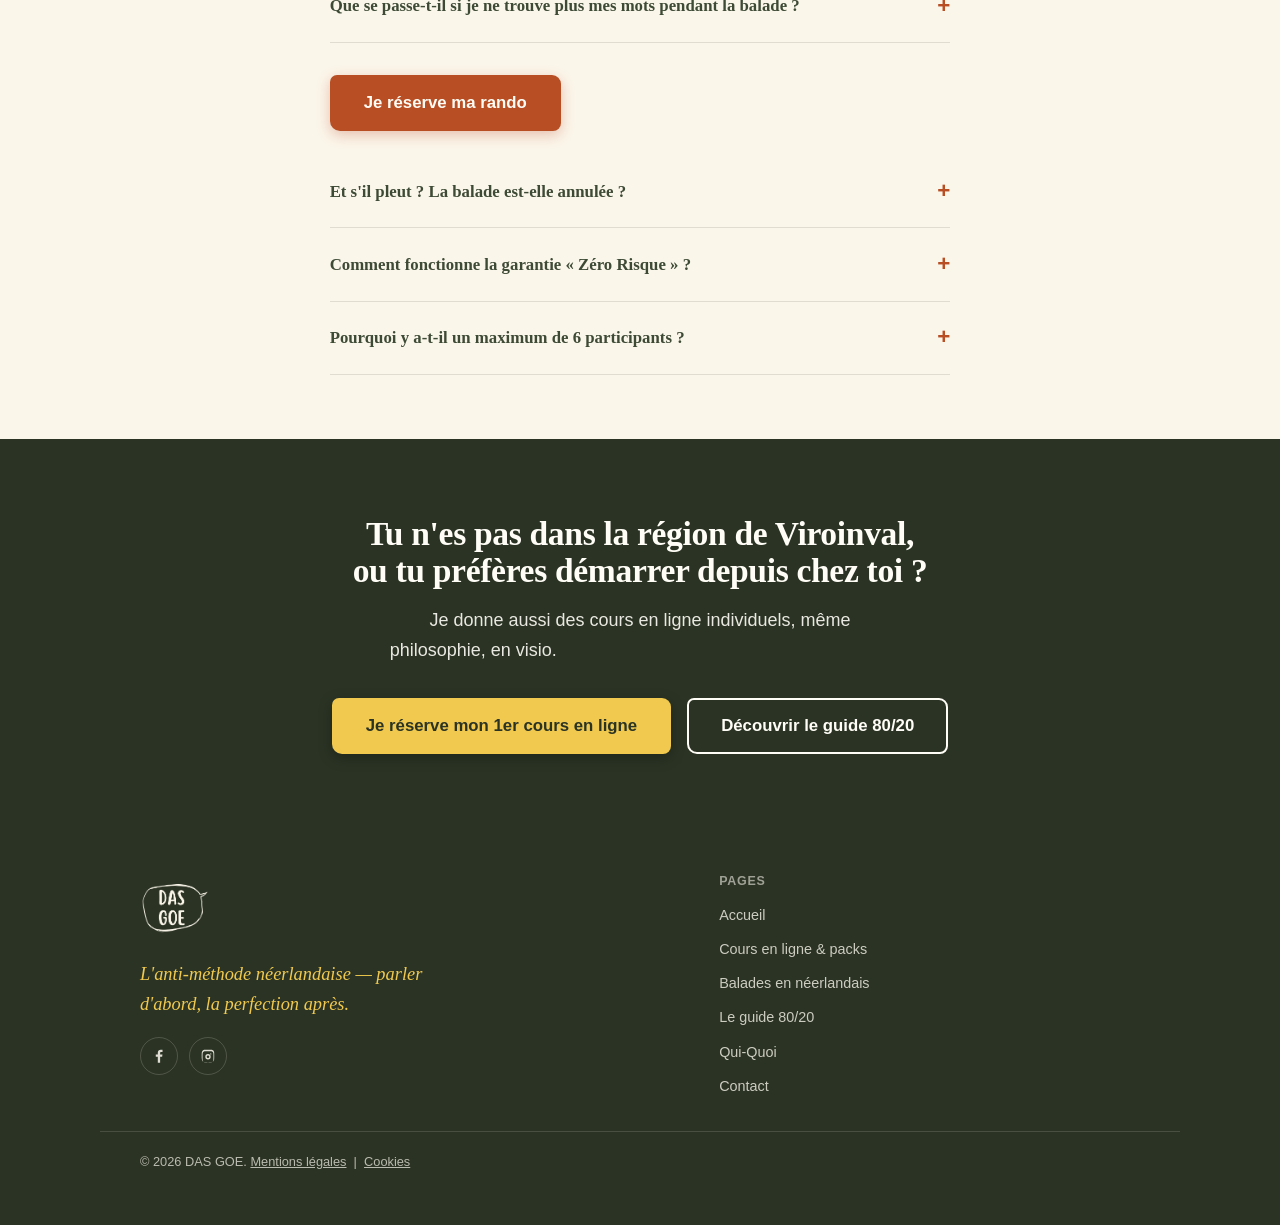
==== commit 8e35e478: "fix" ====
--- a/balades.html
+++ b/balades.html
@@ -139,6 +139,7 @@
         <li><div><strong>Un cadre 100% sécurisant</strong><p>Pas de jugements, nous sommes tous là pour progresser.</p></div></li>
         <li><div><strong>Des déclencheurs spontanés</strong><p>La nature nous offre les sujets, je guide tes échanges en douceur.</p></div></li>
       </ul>
+      <p class="pull-quote">Le néerlandais ne mord pas. Il grogne un peu, c'est tout.</p>
 
       <div class="btn-row">
         <a href="#reserver" class="btn btn-primary">Je m'inscris&nbsp;!</a>
--- a/css/style.css
+++ b/css/style.css
@@ -517,10 +517,10 @@
 
 .portrait-float{
   display: block;
-  width: 170px;
-  aspect-ratio: 4 / 5;
+  width: 150px;
+  aspect-ratio: 680 / 906;
   object-fit: cover;
-  object-position: 50% 12%;
+  object-position: 50% 0%;
   border-radius: var(--radius);
   border: 3px solid var(--mustard);
   margin: 0 auto 1.5rem;
@@ -528,7 +528,7 @@
 @media (min-width: 720px){
   .portrait-float{
     float: left;
-    width: 200px;
+    width: 180px;
     margin: .3rem 2rem 1rem 0;
     shape-outside: margin-box;
   }
